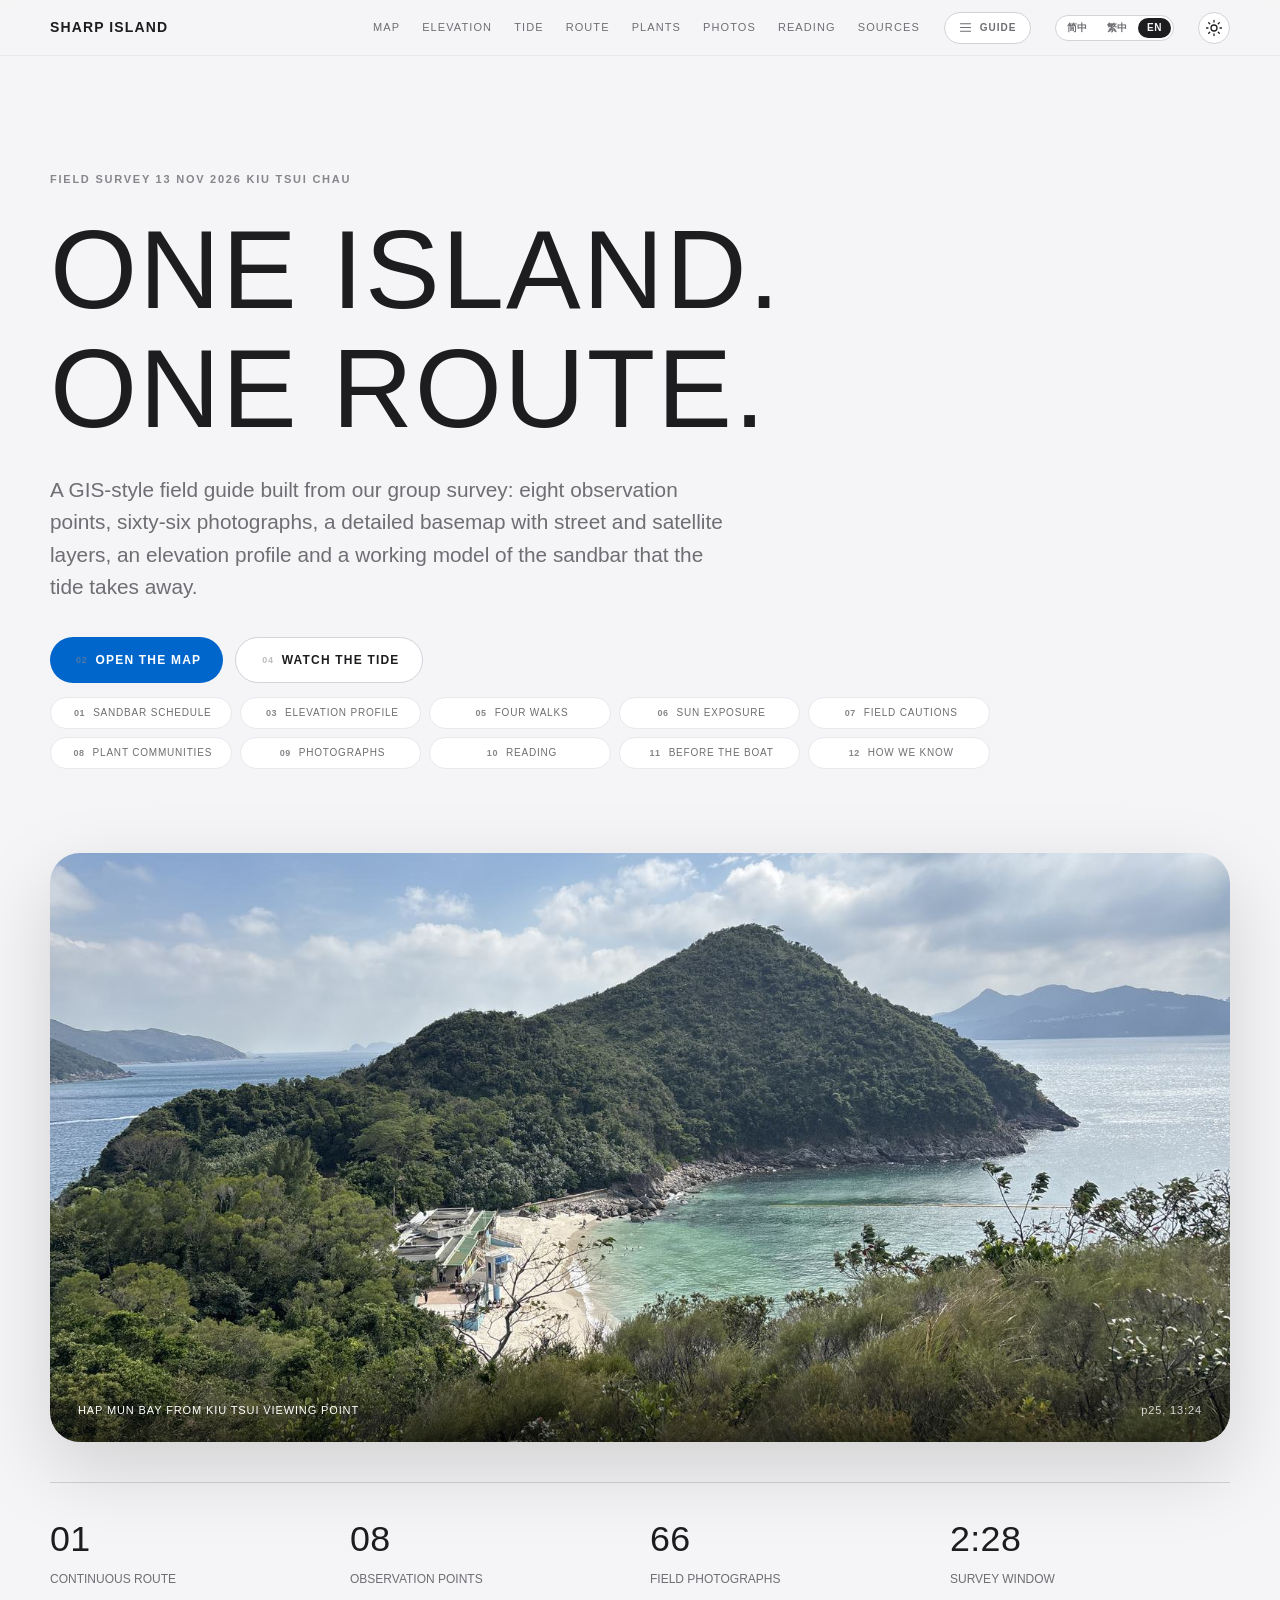
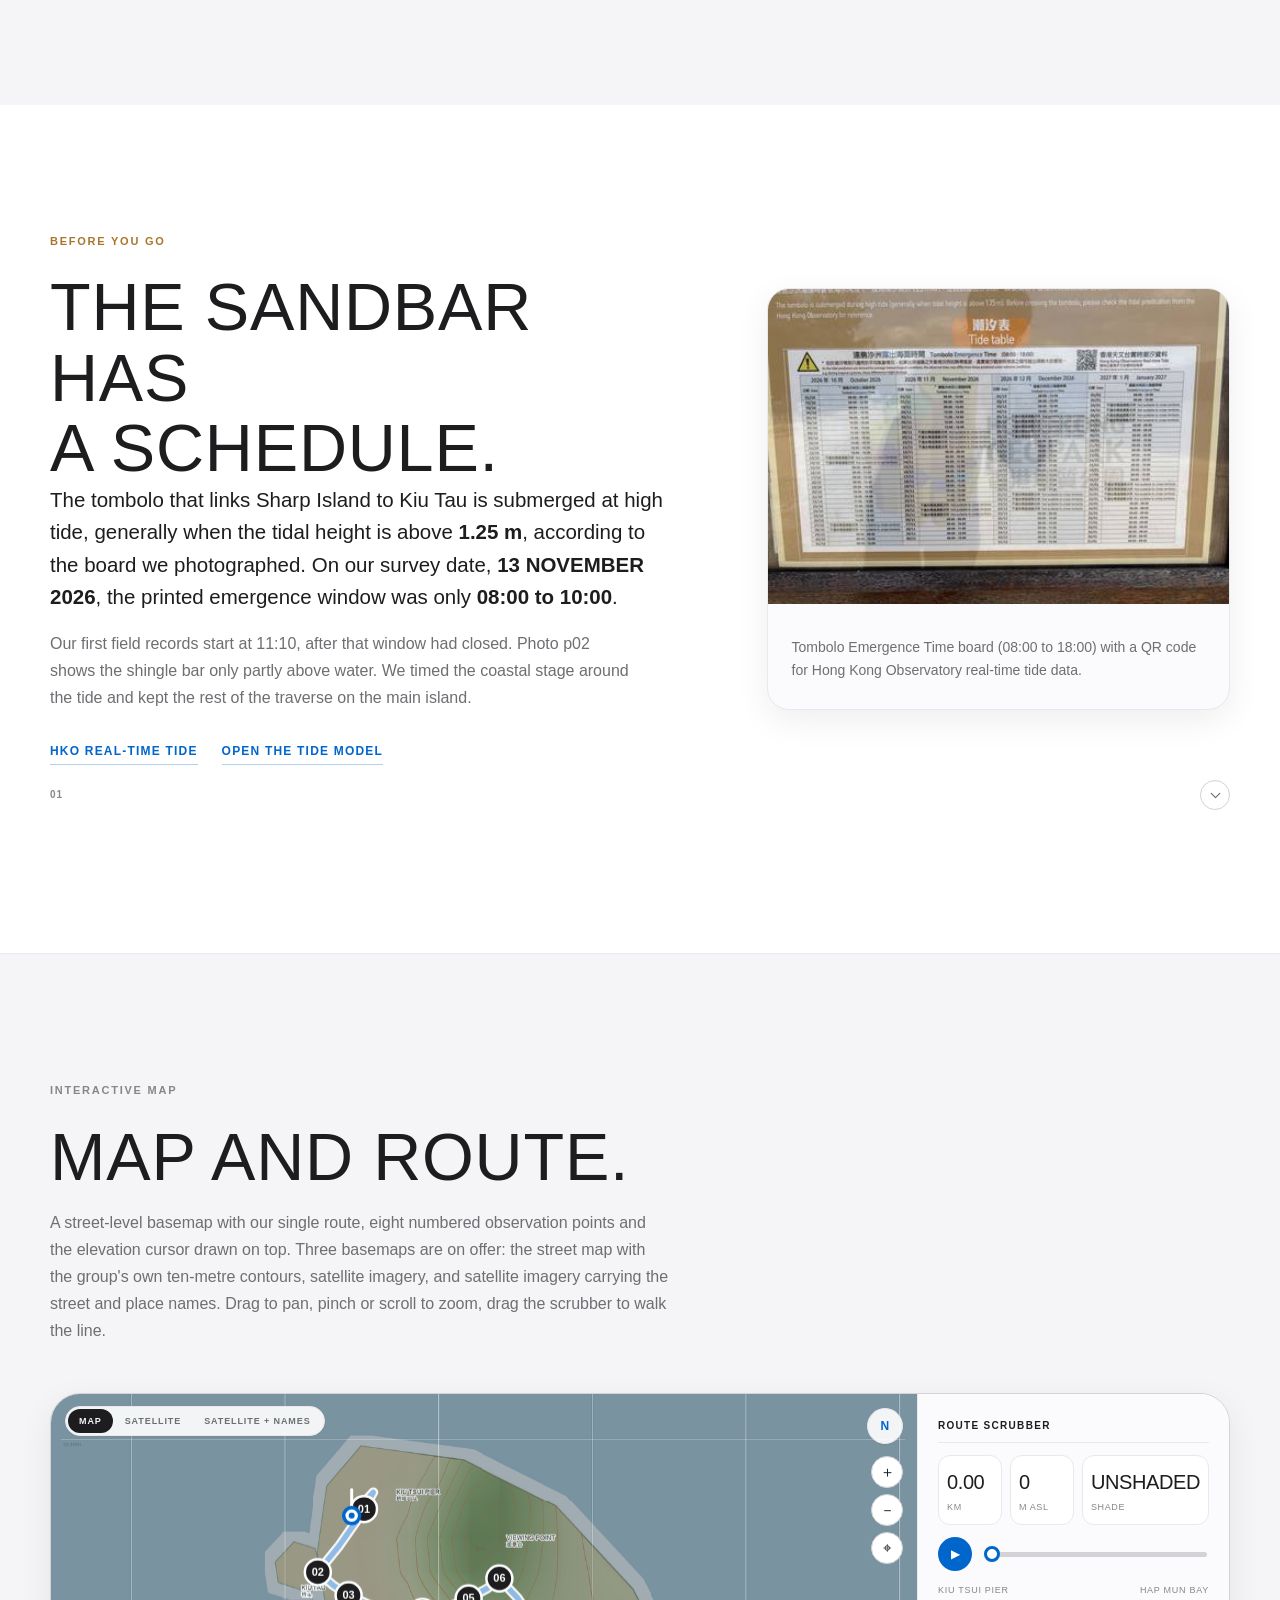
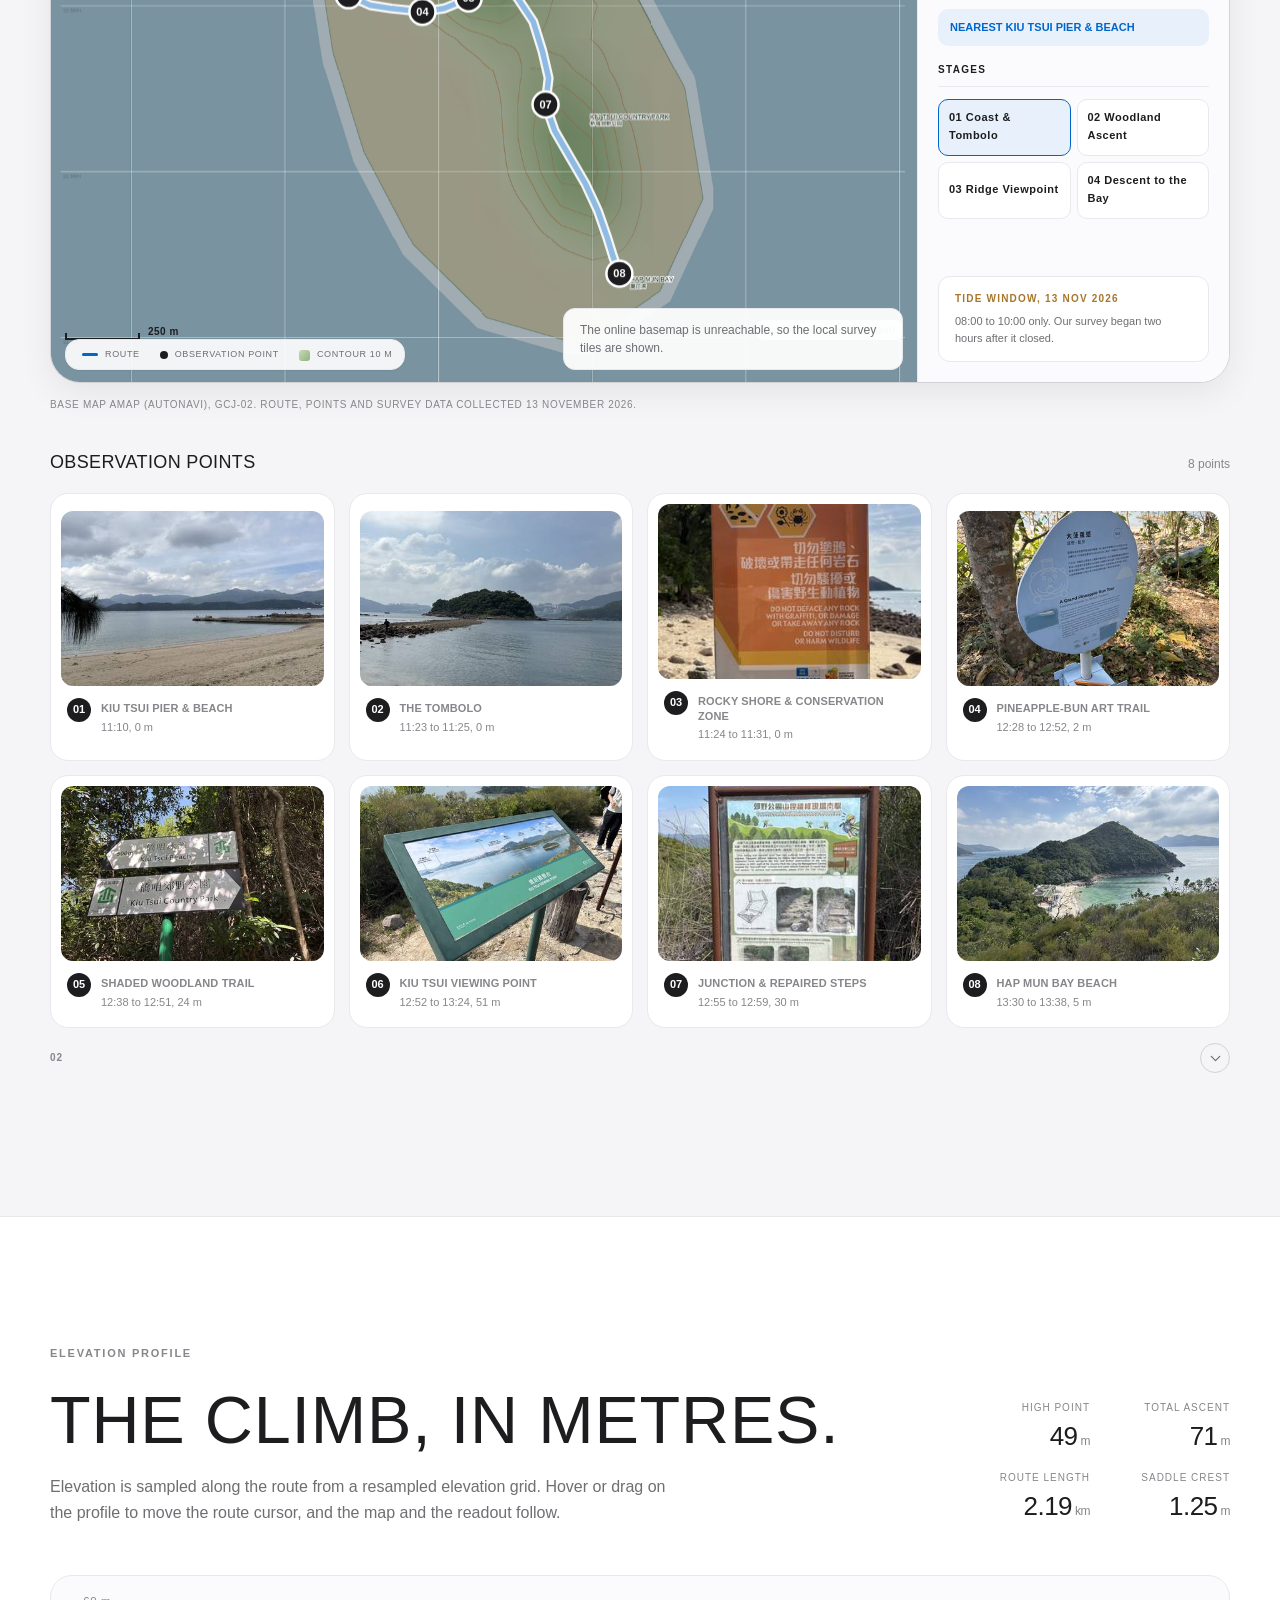
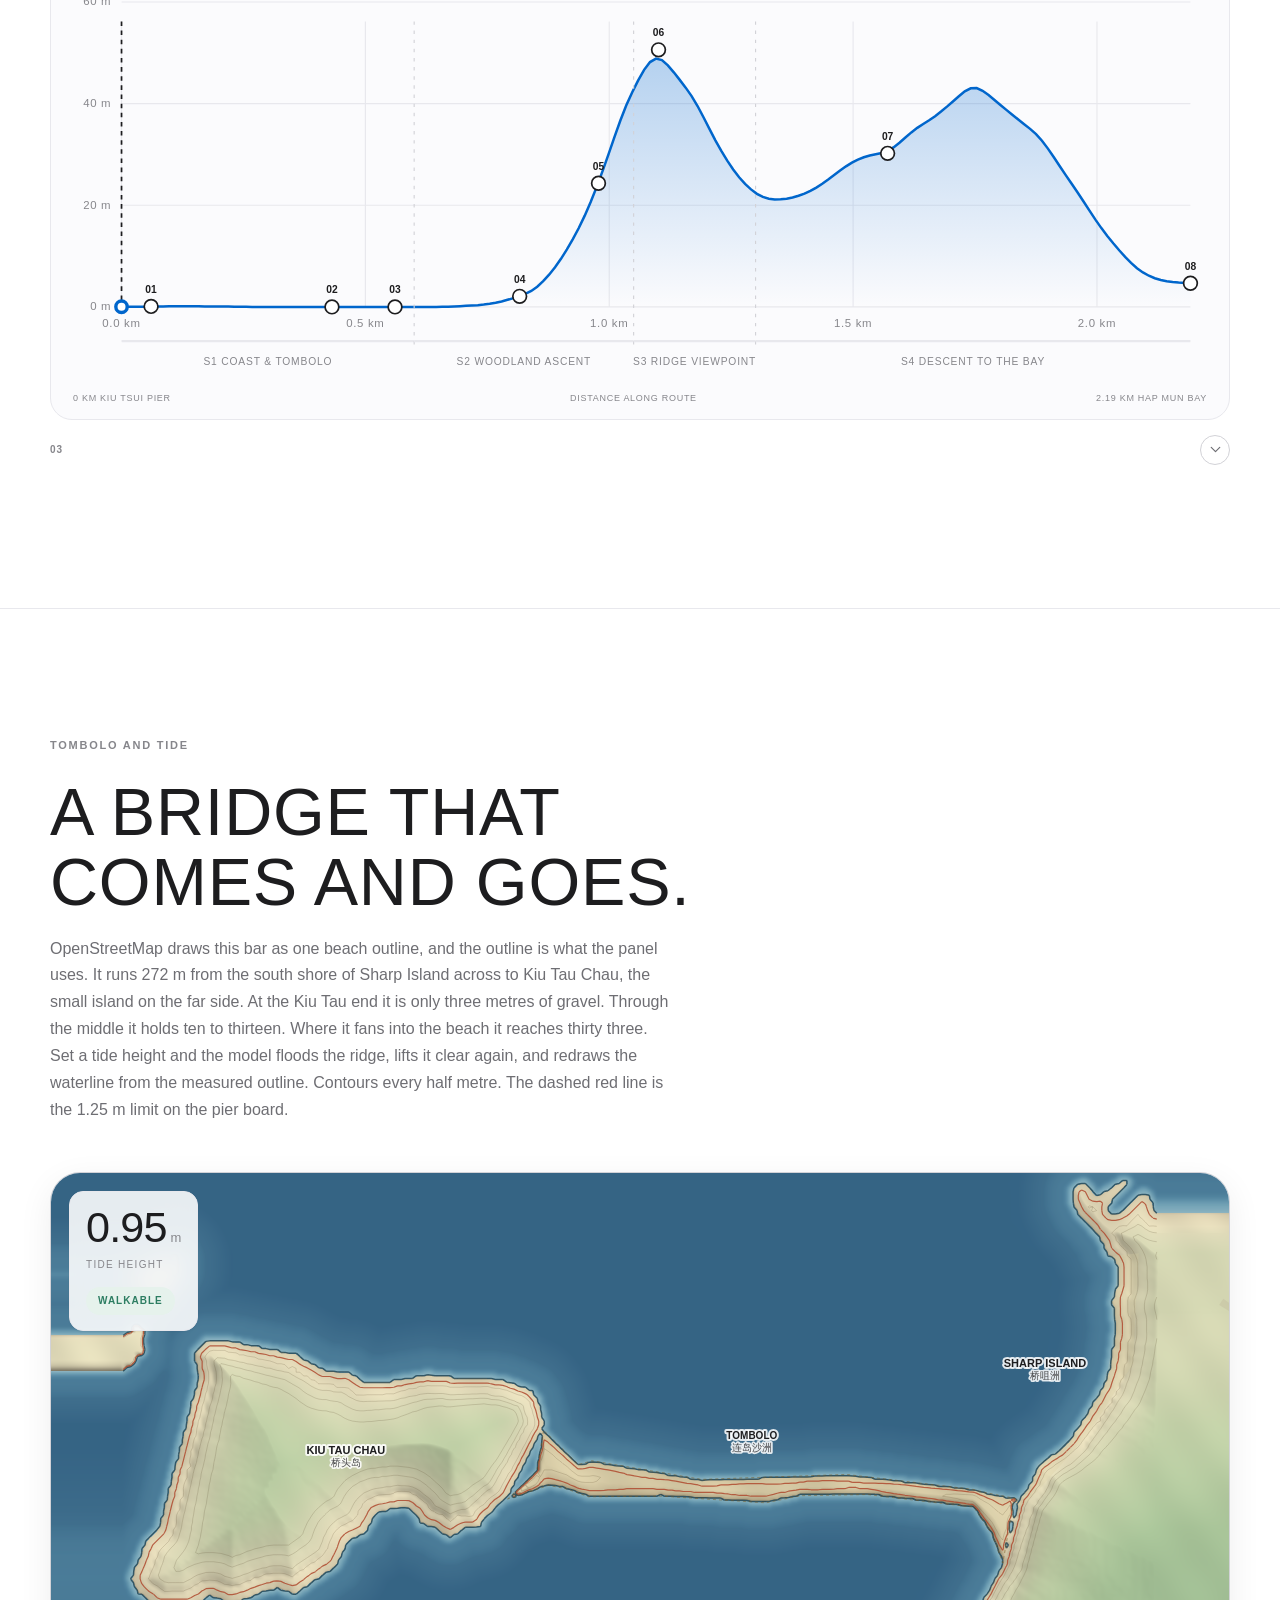
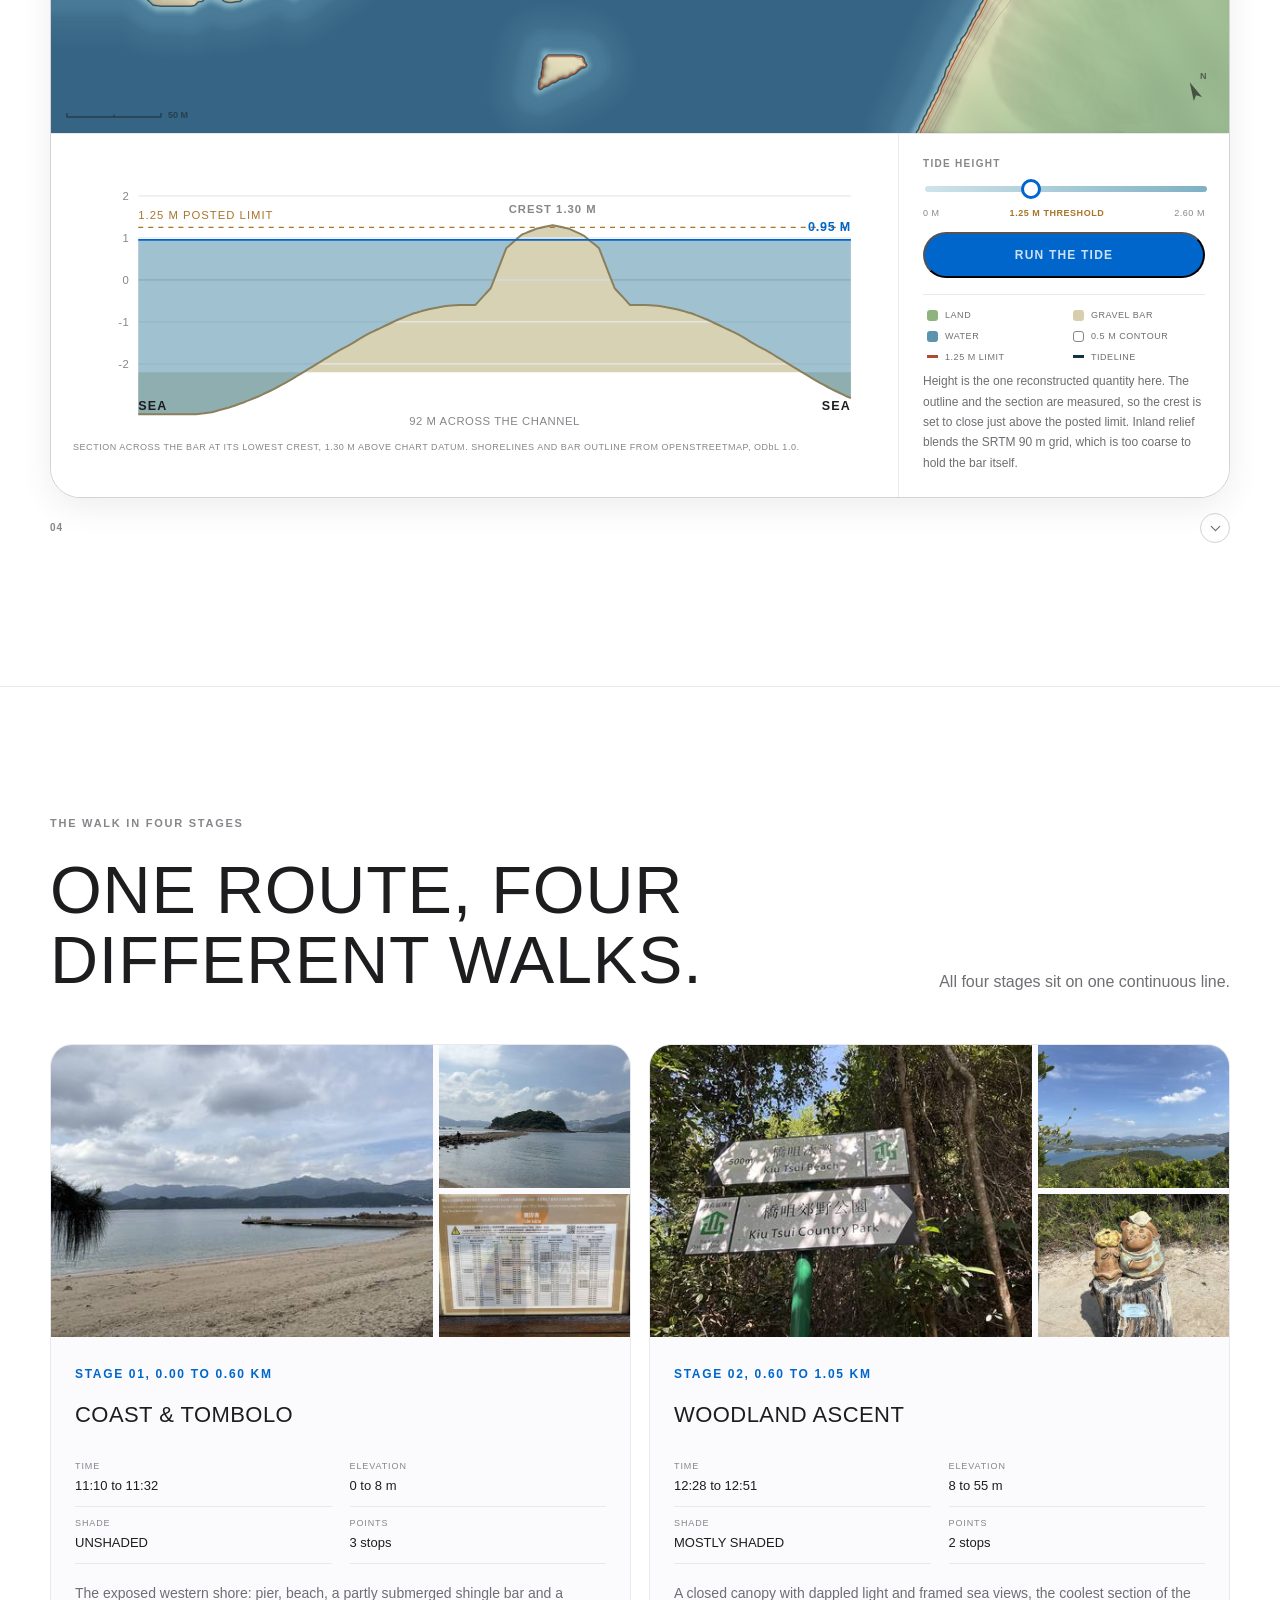
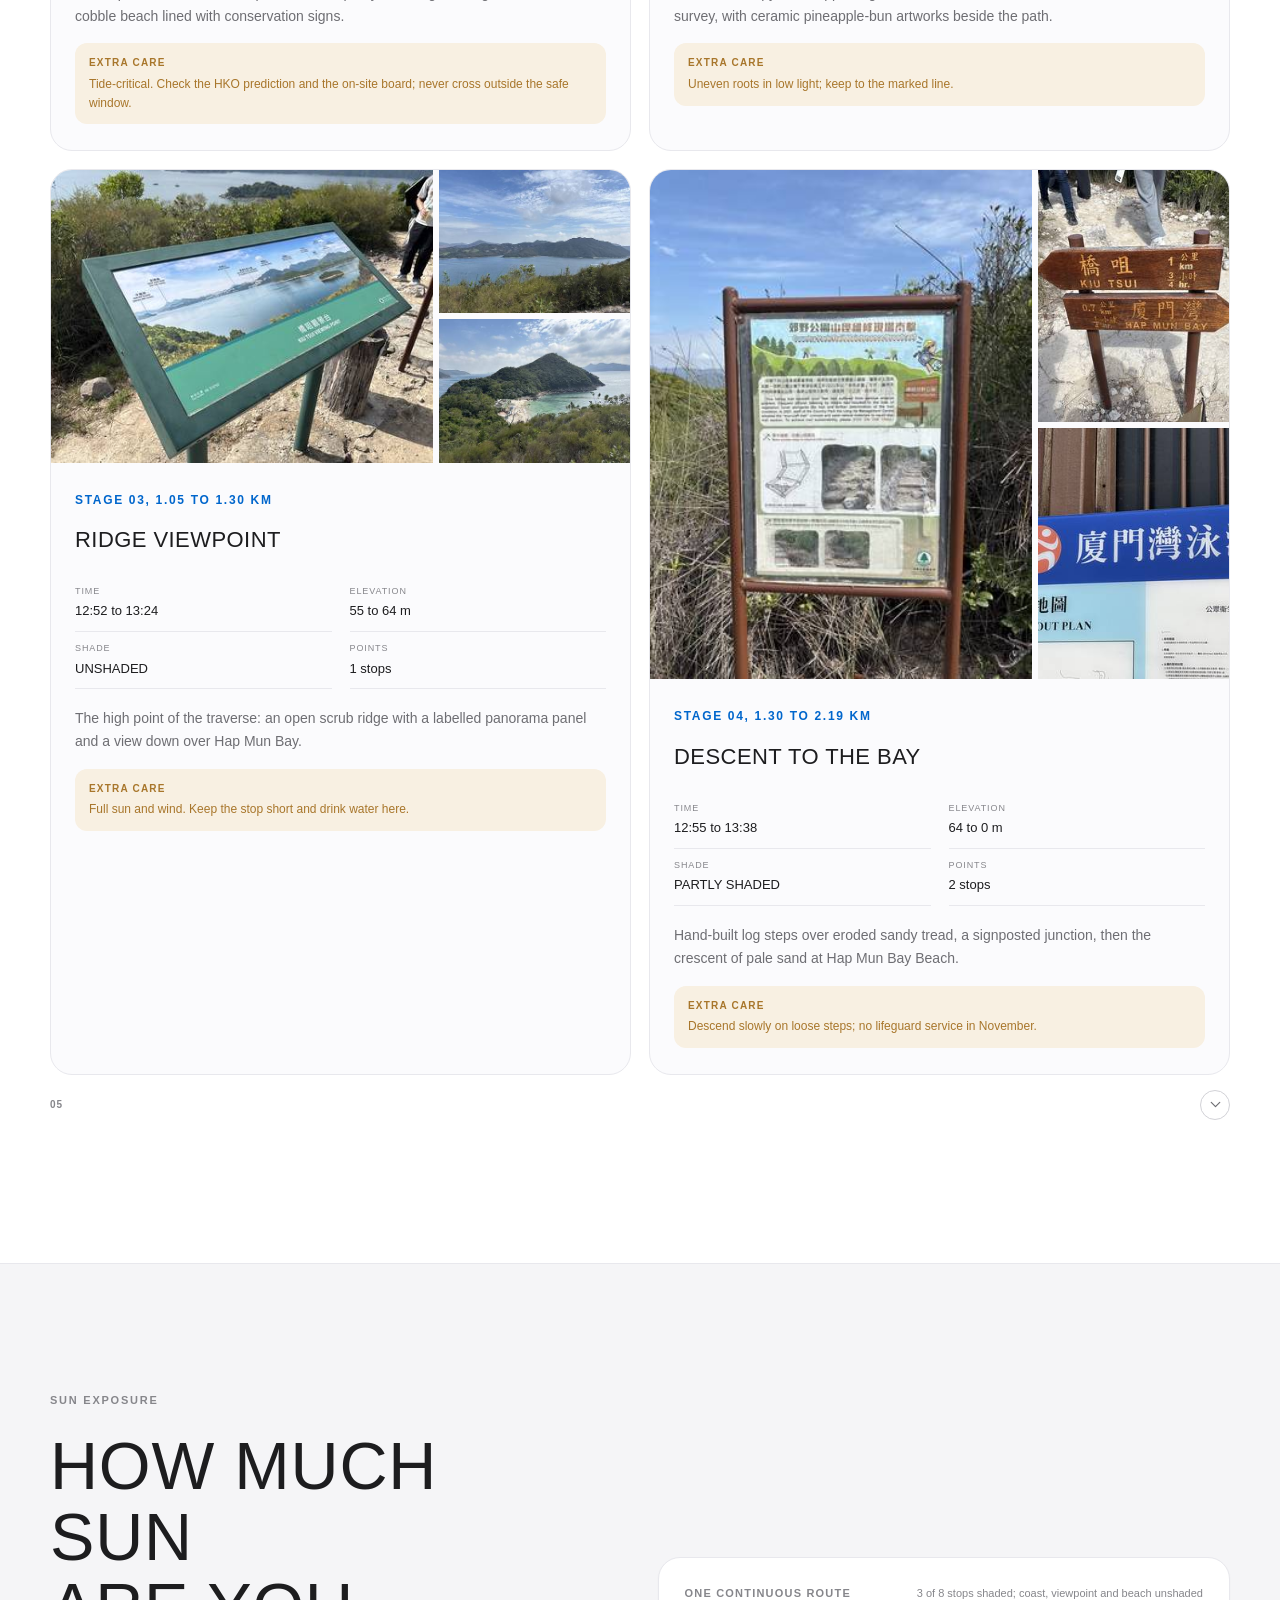
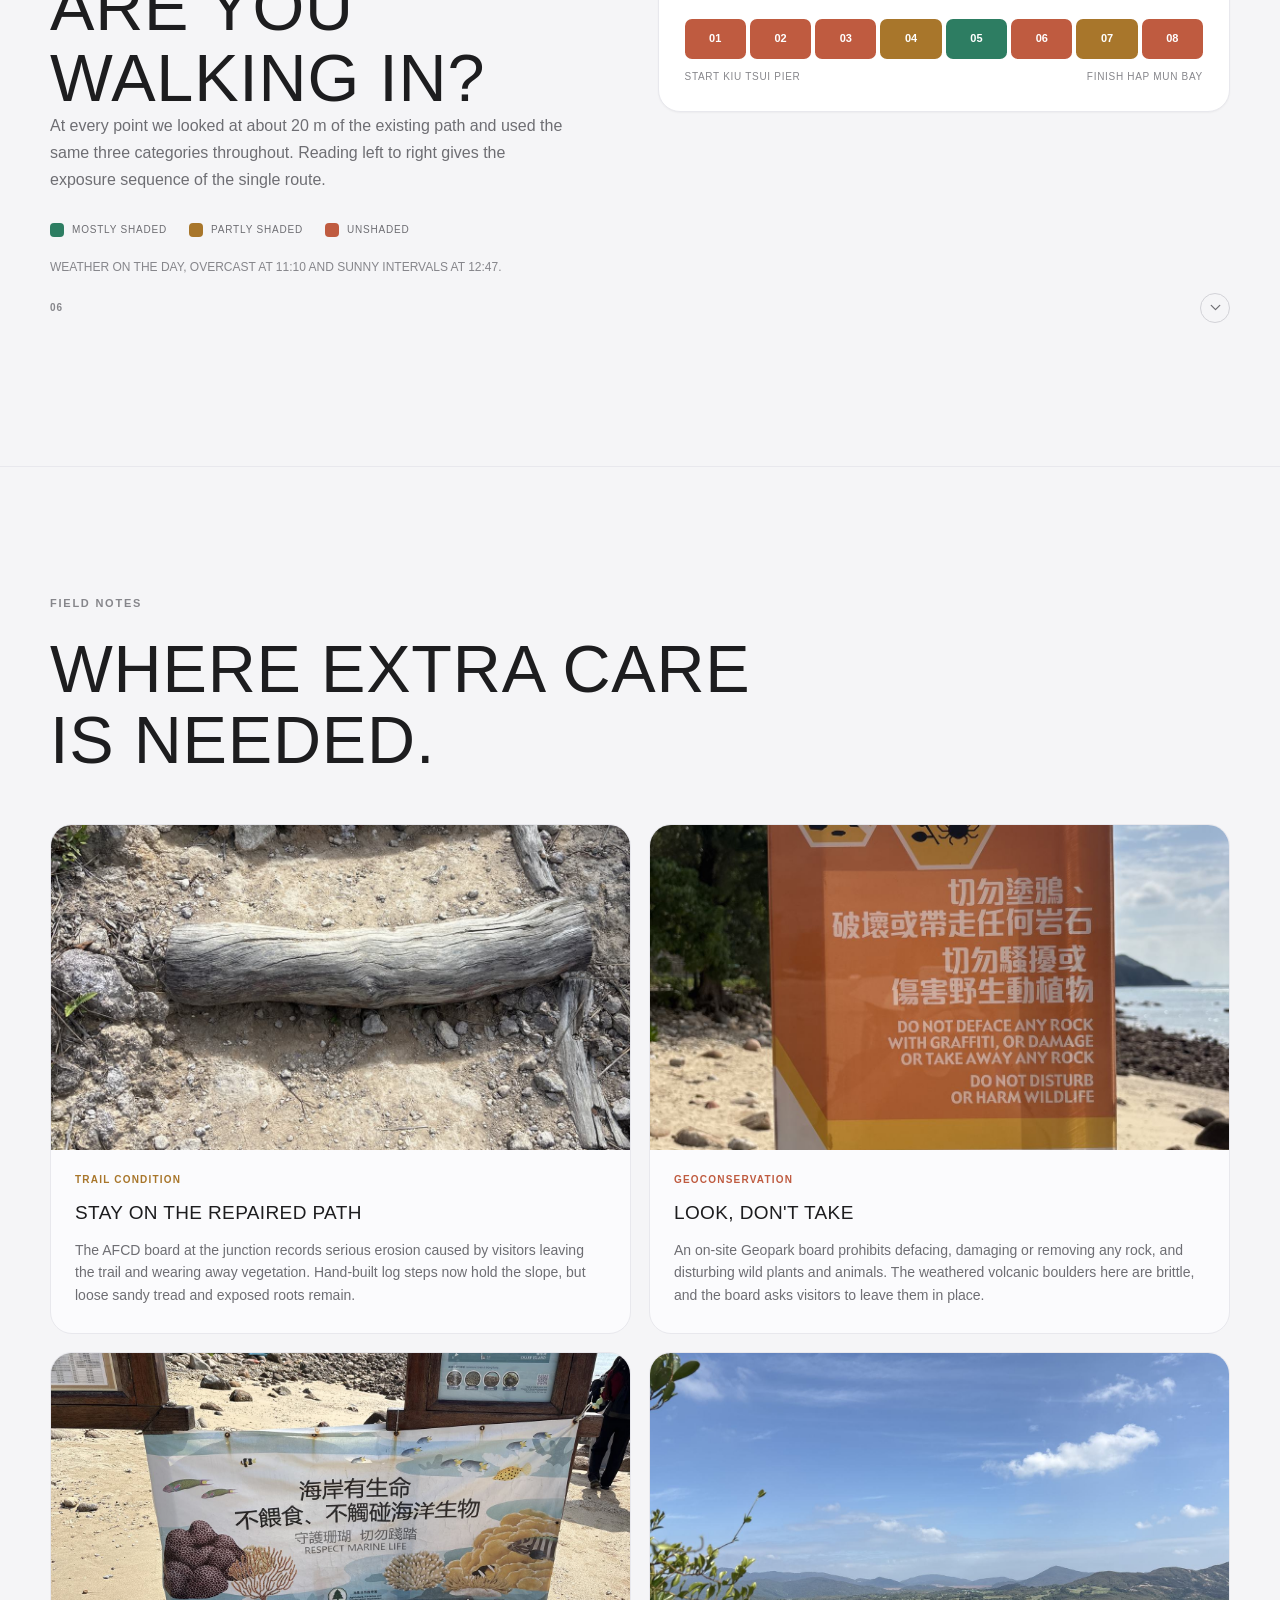
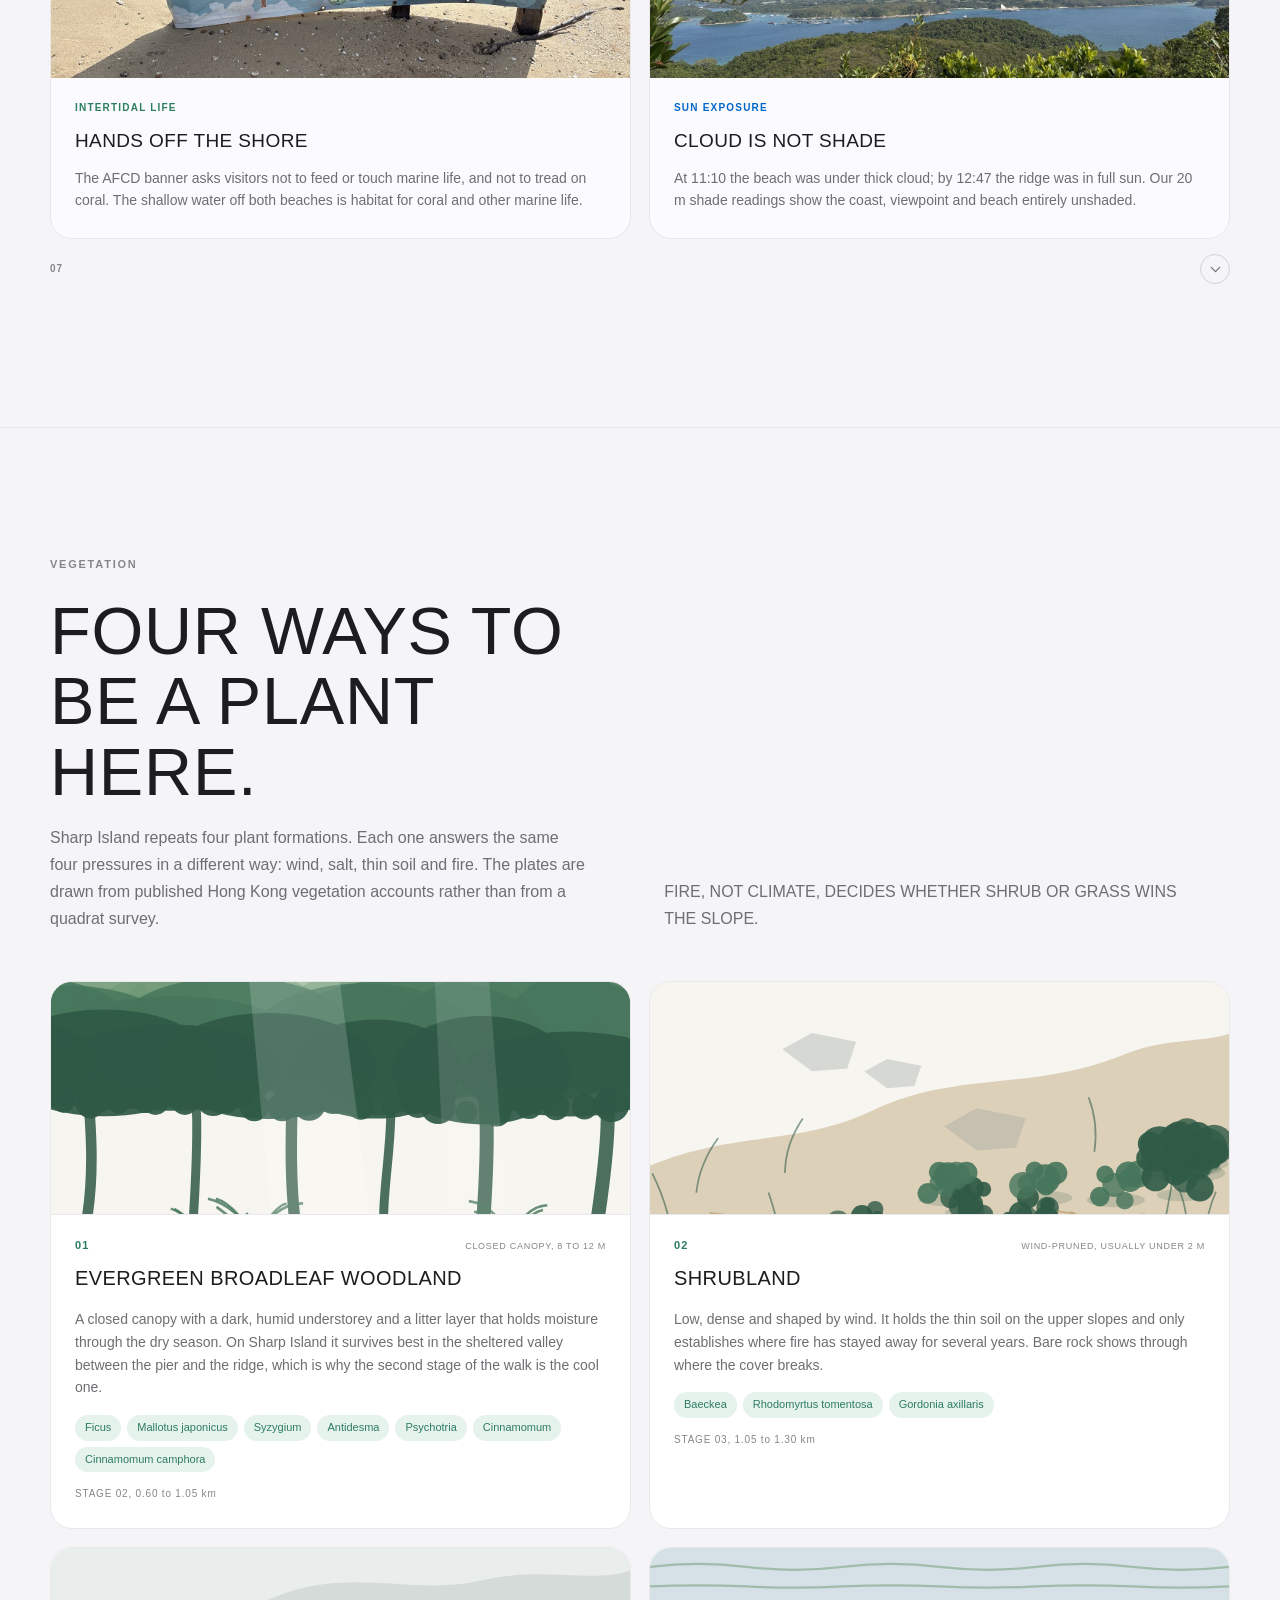
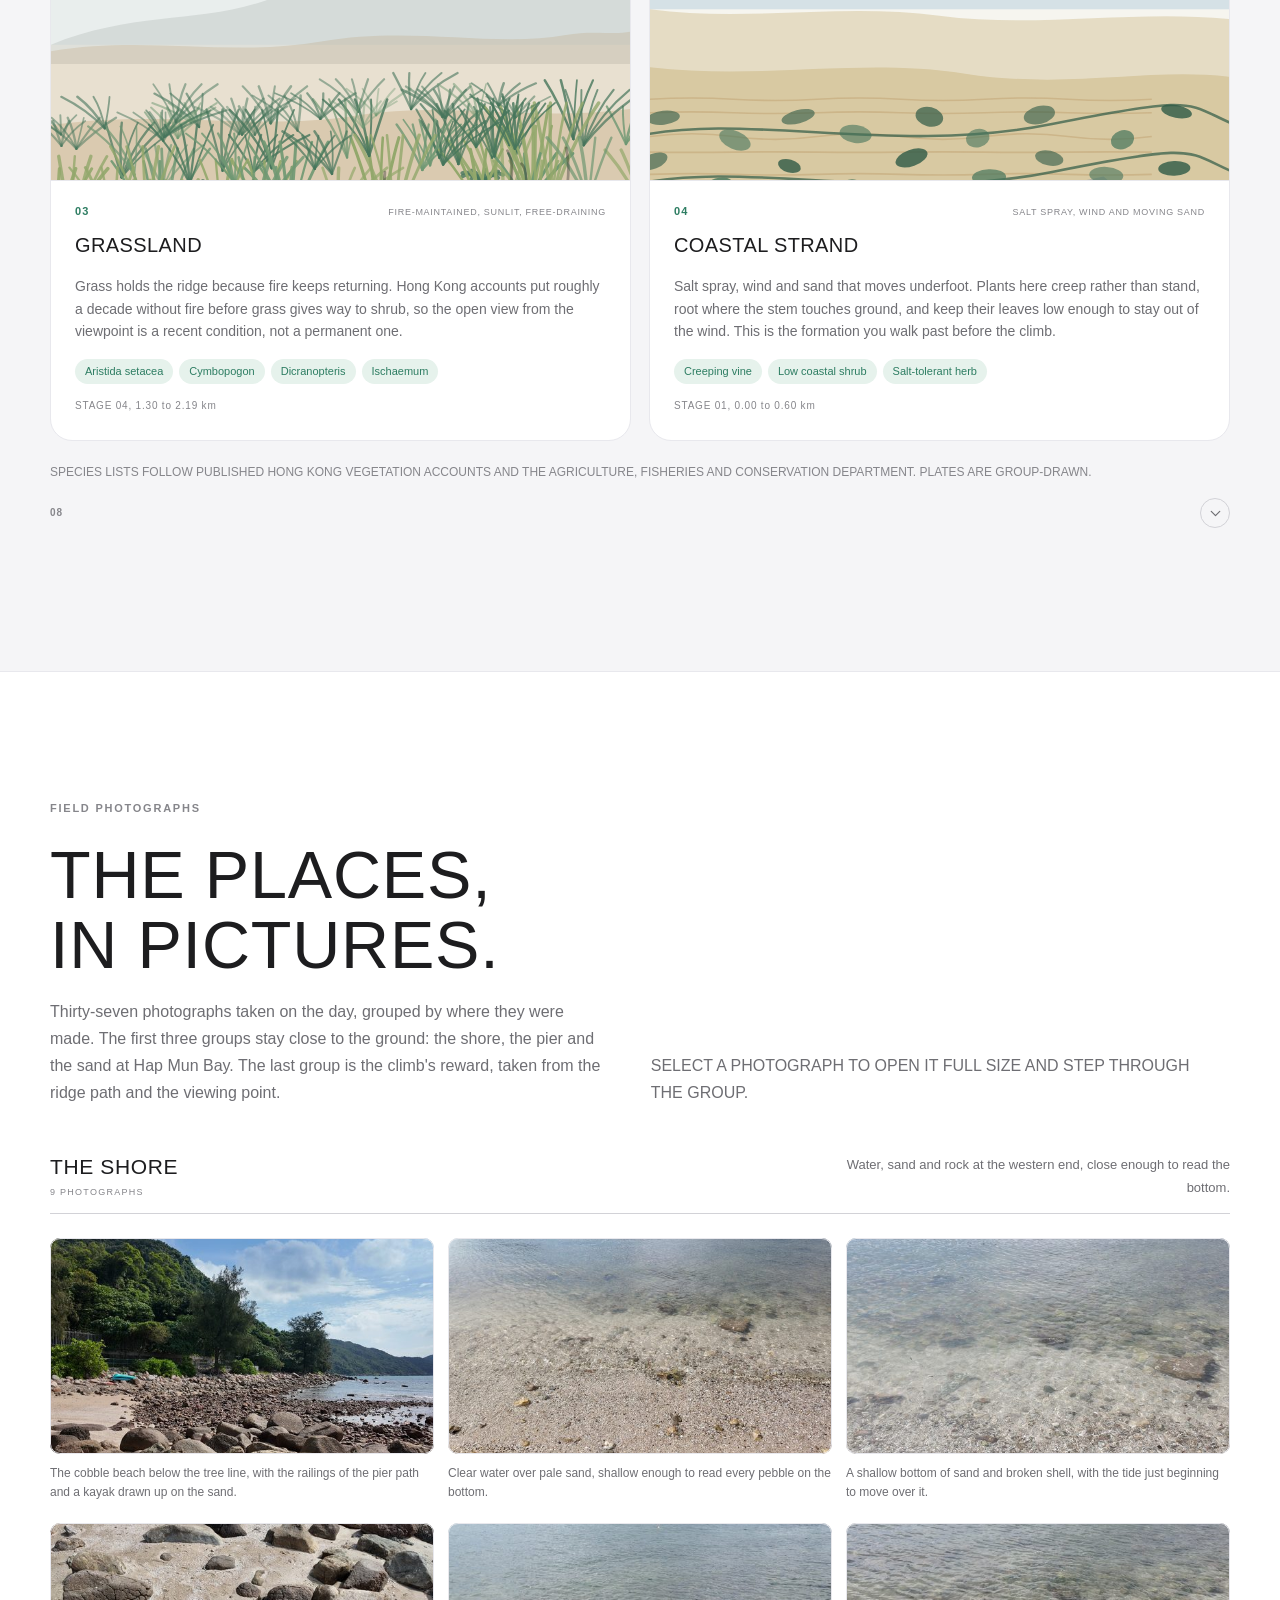
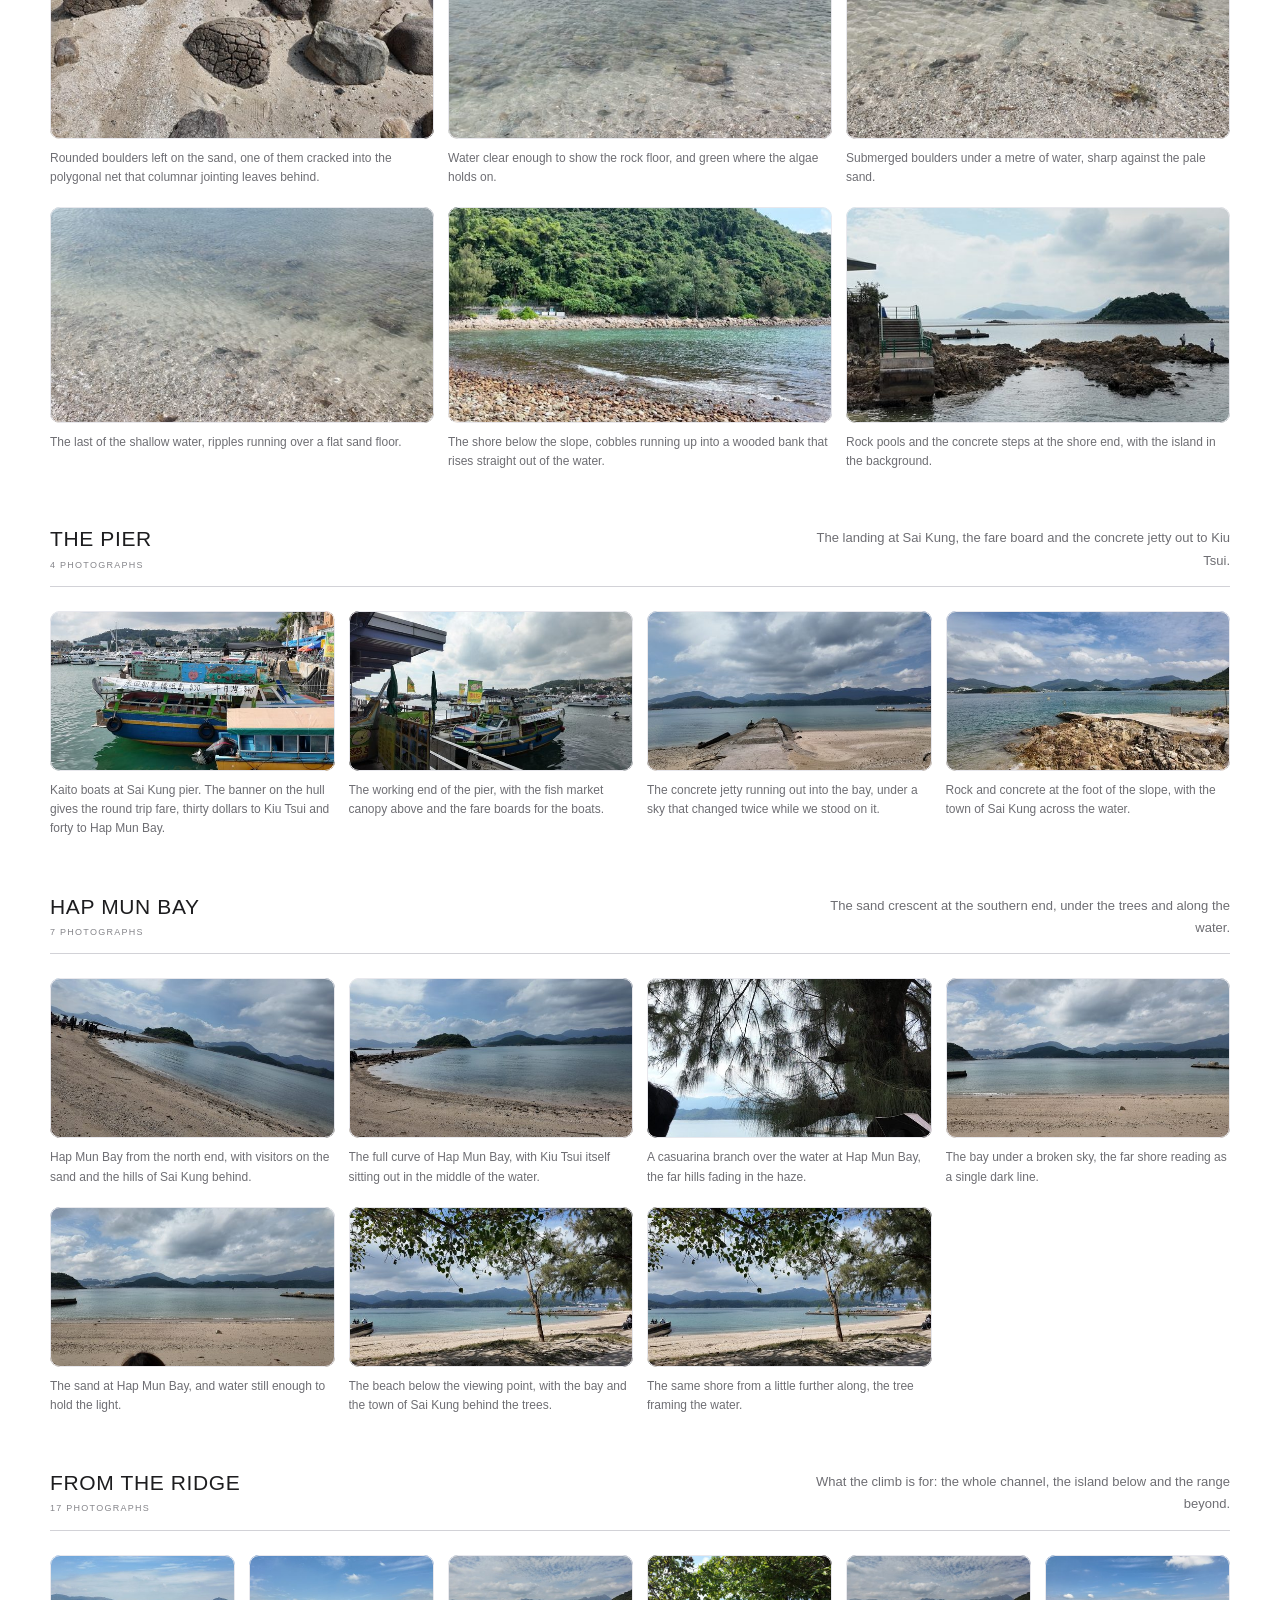
==== index.html @ cac96c74 "Build the tide panel from the mapped shoreline instead of a drawn shape The bar outline, the island " ====
<!DOCTYPE html>
<html lang="en" data-theme="light" data-lang="en">
<head>
<meta charset="utf-8">
<meta name="viewport" content="width=device-width, initial-scale=1, viewport-fit=cover">
<meta name="description" content="A field-based GIS-style visitor guide to one continuous walking route across Sharp Island (Kiu Tsui Chau), surveyed by the group on 13 November 2026.">
<title>SHARP ISLAND: ONE ROUTE, ONE ISLAND</title>
<link rel="preload" as="image" href="assets/photos/p25.jpg">
<!-- The mark: two islands joined by the sandbar, which is what the whole
     site is about. It is drawn inline so the file needs nothing extra
     beside it. -->
<link rel="icon" href="data:image/svg+xml,%3Csvg xmlns='http://www.w3.org/2000/svg' viewBox='0 0 32 32'%3E%3Crect width='32' height='32' rx='7' fill='%231d1d1f'/%3E%3Cpath d='M6.5 19.5c3-1.2 4.2-3.4 6.4-4.4 2.2-1 4 1 6.2 2s3.8 2.6 6.4 2.6' fill='none' stroke='%23f5f5f7' stroke-width='2.3' stroke-linecap='round'/%3E%3Ccircle cx='8' cy='17.4' r='2.7' fill='%23f5f5f7'/%3E%3Ccircle cx='24' cy='20' r='2.7' fill='%23f5f5f7'/%3E%3C/svg%3E">
<link rel="stylesheet" href="styles.css">
<script src="data/zh-hant.js"></script>
<!-- If this file is opened on its own, without the data, assets and styles
     that sit beside it, the browser would show a bare document with nothing
     but broken images. Say what is missing instead. The notice carries its
     own styling so it still reads when styles.css is the missing file. -->
<style id="bootNoticeStyle">
  #bootNotice { position: fixed; inset: 0; z-index: 9999; background: #fbfbfd;
    color: #1d1d1f; box-sizing: border-box; overflow: auto; padding: 40px 24px;
    font: 400 16px/1.65 -apple-system, BlinkMacSystemFont, "PingFang SC",
      "Hiragino Sans GB", "Helvetica Neue", Arial, sans-serif; }
  #bootNotice .bn { max-width: 640px; margin: 0 auto; }
  #bootNotice h1 { font-size: 25px; font-weight: 600; letter-spacing: .01em;
    margin: 0 0 16px; }
  #bootNotice p { margin: 0 0 14px; color: #424245; }
  #bootNotice b { color: #1d1d1f; font-weight: 600; }
  #bootNotice code { background: #eeeef0; border-radius: 5px; padding: 2px 7px;
    font-family: ui-monospace, SFMono-Regular, Menlo, monospace; font-size: 14px; }
  #bootNotice pre { background: #f2f2f5; border: 1px solid #e3e3e8;
    border-radius: 10px; padding: 13px 15px; margin: 0 0 14px; overflow-x: auto;
    font-family: ui-monospace, SFMono-Regular, Menlo, monospace; font-size: 13.5px; }
  #bootNotice hr { border: 0; border-top: 1px solid #e3e3e8; margin: 26px 0; }
  #bootNotice .zh { color: #424245; }
</style>
<script>
/* The application marks itself as running once it has finished building the
   page. A quarter of a second after load, anything that has not reported in
   is missing, and the notice takes over the screen. */
window.addEventListener('load', function () {
  setTimeout(function () {
    /* A missing stylesheet still appears in document.styleSheets, so the
       test is whether its rules actually reached the page. */
    var cssPresent = false;
    try {
      var nav = document.querySelector('.nav');
      var sw = document.querySelector('.lang-switch');
      if (nav && getComputedStyle(nav).position === 'sticky') cssPresent = true;
      if (sw && getComputedStyle(sw).borderRadius === '980px') cssPresent = true;
    } catch (e) {}
    if (window.__siBooted && cssPresent) return;

    var body;
    if (!window.__siBooted) {
      body =
        '<h1>This page needs the rest of the folder</h1>' +
        '<p><b>One file is not enough.</b> <code>index.html</code> reads the survey data ' +
        'from <code>data/</code>, the photographs and map tiles from <code>assets/</code>, ' +
        'the layout from <code>styles.css</code> and the behaviour from <code>app.js</code>. ' +
        'All of them sit in the same folder as this file.</p>' +
        '<p><b>Nothing needs to be installed.</b> Open <code>index.html</code> from the ' +
        'downloaded repository folder and it works, or serve that folder over HTTP:</p>' +
        '<pre>python3 -m http.server 8000</pre>' +
        '<p>then open <code>http://localhost:8000</code>. The whole guide is this folder: ' +
        '<code>data/</code>, <code>assets/</code>, <code>styles.css</code>, <code>app.js</code>.</p>' +
        '<hr>' +
        '<p class="zh"><b>此页面需要整个文件夹。</b><code>index.html</code> 要读取同级的 ' +
        '<code>data/</code>（调查数据）、<code>assets/</code>（照片与地图瓦片）、' +
        '<code>styles.css</code>（样式）与 <code>app.js</code>（交互）。请在下载好的仓库文件夹里打开它。</p>' +
        '<p class="zh"><b>不需要安装任何依赖。</b>也可以在文件夹内执行 ' +
        '<code>python3 -m http.server 8000</code>，再访问 <code>http://localhost:8000</code>。</p>';
    } else {
      body =
        '<h1>styles.css is missing</h1>' +
        '<p>The page is running, but the stylesheet beside it could not be found, ' +
        'so the guide is showing without its layout. Copy <code>styles.css</code> into ' +
        'this folder and reload.</p>' +
        '<hr>' +
        '<p class="zh"><b>缺少 styles.css</b>，页面可以运行但没有版式。' +
        '请把 <code>styles.css</code> 复制到本文件夹后重新载入。</p>';
    }
    document.documentElement.lang = 'en';
    document.body.innerHTML = '<div id="bootNotice"><div class="bn">' + body + '</div></div>';
  }, 250);
});
</script>
</head>
<body id="top">

<a class="skip" href="#map"><span class="t-en">Skip to map</span><span class="t-hans">跳到地图</span></a>

<nav class="nav" aria-label="Main navigation">
  <div class="nav-inner">
    <a class="brand" href="#top"><span class="t-en">SHARP ISLAND</span><span class="t-hans">桥咀洲</span></a>
    <div class="nav-links">
      <a href="#map"><span class="t-en">MAP</span><span class="t-hans">地图</span></a>
      <a href="#elevation"><span class="t-en">ELEVATION</span><span class="t-hans">海拔</span></a>
      <a href="#tombolo"><span class="t-en">TIDE</span><span class="t-hans">潮汐</span></a>
      <a href="#stages"><span class="t-en">ROUTE</span><span class="t-hans">路线</span></a>
      <a href="#vegetation"><span class="t-en">PLANTS</span><span class="t-hans">植被</span></a>
      <a href="#photos"><span class="t-en">PHOTOS</span><span class="t-hans">照片</span></a>
      <a href="#reading"><span class="t-en">READING</span><span class="t-hans">文献</span></a>
      <a href="#survey"><span class="t-en">SOURCES</span><span class="t-hans">来源</span></a>
    </div>
    <button class="nav-guide" id="guideToggle" aria-label="Open the guide" aria-expanded="false" aria-controls="guidePanel">
      <svg viewBox="0 0 24 24" width="15" height="15" fill="none" stroke="currentColor" stroke-width="1.8" stroke-linecap="round"><path d="M4 6h16M4 12h16M4 18h16"/></svg>
      <span class="t-en">GUIDE</span><span class="t-hans">导览</span>
    </button>
    <div class="lang-switch" role="group" id="langSwitch">
      <button type="button" class="lang-btn" data-lang="zh-hans" aria-pressed="false">简中</button>
      <button type="button" class="lang-btn" data-lang="zh-hant" aria-pressed="false">繁中</button>
      <button type="button" class="lang-btn" data-lang="en" aria-pressed="true">EN</button>
    </div>
    <button class="icon-btn" id="themeToggle" aria-label="Switch appearance" title="Switch appearance">
      <svg class="i-sun" viewBox="0 0 24 24" width="18" height="18" fill="none" stroke="currentColor" stroke-width="1.7" stroke-linecap="round"><circle cx="12" cy="12" r="4"/><path d="M12 2v2M12 20v2M2 12h2M20 12h2M4.9 4.9l1.4 1.4M17.7 17.7l1.4 1.4M19.1 4.9l-1.4 1.4M6.3 17.7l-1.4 1.4"/></svg>
      <svg class="i-moon" viewBox="0 0 24 24" width="18" height="18" fill="none" stroke="currentColor" stroke-width="1.7" stroke-linecap="round"><path d="M20 14.5A8.5 8.5 0 0 1 9.5 4a8.5 8.5 0 1 0 10.5 10.5Z"/></svg>
    </button>
  </div>
</nav>

<!-- GUIDE -->
<div class="guide-backdrop" id="guideBackdrop" hidden></div>
<aside class="guide-panel" id="guidePanel" hidden aria-label="Guide to the sections">
  <div class="guide-head">
    <div>
      <p class="eyebrow"><span class="t-en">THE WHOLE GUIDE</span><span class="t-hans">全篇导览</span></p>
      <h3><span class="t-en">TWELVE SECTIONS.</span><span class="t-hans">十二个板块</span></h3>
    </div>
    <button class="icon-btn guide-close" id="guideClose" aria-label="Close the guide" title="Close">
      <svg viewBox="0 0 24 24" width="16" height="16" fill="none" stroke="currentColor" stroke-width="1.8" stroke-linecap="round"><path d="M6 6l12 12M18 6L6 18"/></svg>
    </button>
  </div>

  <p class="guide-note"><span class="t-en">Fold a section down to its title to shorten the page, then reopen it when you need it. The setting is remembered.</span><span class="t-hans">把板块折叠成一行标题即可缩短页面，需要时再展开，设置会被记住。</span></p>

  <div class="guide-tools">
    <button class="guide-tool" id="guideExpandAll"><span class="t-en">EXPAND ALL</span><span class="t-hans">全部展开</span></button>
    <button class="guide-tool" id="guideCollapseAll"><span class="t-en">FOLD ALL</span><span class="t-hans">全部折叠</span></button>
  </div>

  <nav class="guide-list" id="guideList"></nav>

  <p class="guide-foot"><span class="t-en">Twelve sections, eight observation points, sixty-six photographs.</span><span class="t-hans">十二个板块、八个观察点、六十六张照片。</span></p>
</aside>

<!-- HERO -->
<header class="hero wrap">
  <div class="hero-copy reveal">
    <p class="eyebrow"><span class="t-en">FIELD SURVEY <span class="js-date-en">13 NOV 2026</span> KIU TSUI CHAU</span><span class="t-hans">桥咀洲实地考察 <span class="js-date-zh">2026 年 11 月 13 日</span></span></p>
    <h1><span class="t-en">ONE ISLAND.<br>ONE ROUTE.</span><span class="t-hans">一座岛。<br>一条路线。</span></h1>
    <p class="hero-tag t-hans">一条路线，走完桥咀洲</p>
    <p class="lede"><span class="t-en">A GIS-style field guide built from our group survey: eight observation points, sixty-six photographs, a detailed basemap with street and satellite layers, an elevation profile and a working model of the sandbar that the tide takes away.</span><span class="t-hans">以小组实地考察为底本的地理信息式指南：八个观察点、六十六张照片、一幅可切换街道与卫星的精细底图、一条海拔剖面，以及一座会随潮汐消失的沙洲模型。</span></p>
    <div class="hero-actions">
      <a class="btn btn-primary" href="#map"><i class="btn-num" aria-hidden="true">02</i><span class="t-en">OPEN THE MAP</span><span class="t-hans">打开地图</span></a>
      <a class="btn btn-ghost" href="#tombolo"><i class="btn-num" aria-hidden="true">04</i><span class="t-en">WATCH THE TIDE</span><span class="t-hans">看潮汐模型</span></a>
    </div>
    <nav class="hero-index" aria-label="Sections of the guide">
      <a href="#tide"><i>01</i><span class="t-en">SANDBAR SCHEDULE</span><span class="t-hans">连岛沙洲时间表</span></a>
      <a href="#elevation"><i>03</i><span class="t-en">ELEVATION PROFILE</span><span class="t-hans">海拔剖面</span></a>
      <a href="#stages"><i>05</i><span class="t-en">FOUR WALKS</span><span class="t-hans">四段路线</span></a>
      <a href="#shade"><i>06</i><span class="t-en">SUN EXPOSURE</span><span class="t-hans">全程日照</span></a>
      <a href="#notes"><i>07</i><span class="t-en">FIELD CAUTIONS</span><span class="t-hans">实地提醒</span></a>
      <a href="#vegetation"><i>08</i><span class="t-en">PLANT COMMUNITIES</span><span class="t-hans">植被分区</span></a>
      <a href="#photos"><i>09</i><span class="t-en">PHOTOGRAPHS</span><span class="t-hans">照片</span></a>
      <a href="#reading"><i>10</i><span class="t-en">READING</span><span class="t-hans">文献与方志</span></a>
      <a href="#advice"><i>11</i><span class="t-en">BEFORE THE BOAT</span><span class="t-hans">登船之前</span></a>
      <a href="#survey"><i>12</i><span class="t-en">HOW WE KNOW</span><span class="t-hans">资料依据</span></a>
    </nav>
  </div>
  <figure class="hero-figure reveal">
    <img src="assets/photos/p25.jpg" alt="Hap Mun Bay seen from the Kiu Tsui Viewing Point, with a white crescent of sand and clear shallow water" data-alt-zh="从桥咀观景台俯瞰厦门湾，弯月形白沙与清澈浅水" width="1600" height="1200">
    <figcaption><span><span class="t-en">HAP MUN BAY FROM KIU TSUI VIEWING POINT</span><span class="t-hans">厦门湾，自桥咀观景台俯瞰</span></span><span>p25, 13:24</span></figcaption>
  </figure>
  <dl class="hero-stats reveal">
    <div><dt>01</dt><dd><span class="t-en">CONTINUOUS ROUTE</span><span class="t-hans">一条连续路线</span></dd></div>
    <div><dt>08</dt><dd><span class="t-en">OBSERVATION POINTS</span><span class="t-hans">观察点</span></dd></div>
    <div><dt>66</dt><dd><span class="t-en">FIELD PHOTOGRAPHS</span><span class="t-hans">实地照片</span></dd></div>
    <div><dt>2:28</dt><dd><span class="t-en">SURVEY WINDOW</span><span class="t-hans">调查时长</span></dd></div>
  </dl>
</header>

<!-- TIDE NOTE -->
<section class="section tide-section" id="tide">
  <div class="wrap tide-grid">
    <div class="reveal">
      <p class="eyebrow accent-amber"><span class="t-en">BEFORE YOU GO</span><span class="t-hans">出发之前</span></p>
      <h2><span class="t-en">THE SANDBAR HAS<br>A SCHEDULE.</span><span class="t-hans">连岛沙洲<br>有时间表</span></h2>
      <p class="body-lg"><span class="t-en">The tombolo that links Sharp Island to Kiu Tau is submerged at high tide, generally when the tidal height is above <strong>1.25 m</strong>, according to the board we photographed. On our survey date, <strong>13 NOVEMBER 2026</strong>, the printed emergence window was only <strong>08:00 to 10:00</strong>.</span><span class="t-hans">连接桥咀洲与桥头的连岛沙洲在高潮时没入水中，按我们拍下的告示牌，潮高超过 <strong>1.25 米</strong> 即可淹没。调查当日 <strong>2026 年 11 月 13 日</strong>，告示牌印出的露出时段只有 <strong>上午 8 时至 10 时</strong>。</span></p>
      <p class="body"><span class="t-en">Our first field records start at 11:10, after that window had closed. Photo p02 shows the shingle bar only partly above water. We timed the coastal stage around the tide and kept the rest of the traverse on the main island.</span><span class="t-hans">我们的首笔记录始于 11:10，此时露出时段已经结束。照片 p02 显示沙石堤只有部分露出水面。我们按潮位为海岸段定了时间，其后大部分路程仍在主岛上完成。</span></p>
      <div class="tide-actions">
        <a class="text-link" href="https://tide1.hydro.gov.hk/" target="_blank" rel="noopener"><span class="t-en">HKO REAL-TIME TIDE</span><span class="t-hans">香港天文台实时潮汐</span></a>
        <a class="text-link" href="#tombolo"><span class="t-en">OPEN THE TIDE MODEL</span><span class="t-hans">打开潮汐模型</span></a>
      </div>
    </div>
    <figure class="tide-card reveal">
      <img src="assets/photos/thumbs/p04.jpg" alt="Tombolo Emergence Time tide table photographed on site" data-alt-zh="现场拍摄的连岛沙洲露出海面时间表" loading="lazy" width="420" height="315">
      <div class="tide-card-body">
        <p><span class="t-en">Tombolo Emergence Time board (08:00 to 18:00) with a QR code for Hong Kong Observatory real-time tide data.</span><span class="t-hans">连岛沙洲露出海面时间表（上午 8 时至下午 6 时），附香港天文台实时潮汐资料二维码。</span></p>
      </div>
    </figure>
  </div>
</section>

<!-- MAP -->
<section class="section map-section" id="map">
  <div class="wrap">
    <div class="section-head reveal">
      <div>
        <p class="eyebrow"><span class="t-en">INTERACTIVE MAP</span><span class="t-hans">互动地图</span></p>
        <h2><span class="t-en">MAP AND ROUTE.</span><span class="t-hans">地图与路线</span></h2>
        <p class="body"><span class="t-en">A street-level basemap with our single route, eight numbered observation points and the elevation cursor drawn on top. Three basemaps are on offer: the street map with the group's own ten-metre contours, satellite imagery, and satellite imagery carrying the street and place names. Drag to pan, pinch or scroll to zoom, drag the scrubber to walk the line.</span><span class="t-hans">街道级底图，叠加一条路线、八个编号观察点与海拔游标。底图有三层：带本组自绘十米等高线的街道图、卫星影像，以及带路名与地名的卫星影像。可拖动平移，双指或滚轮缩放，拖动游标即沿线行走。</span></p>
      </div>
    </div>

    <div class="gis-shell reveal">
      <div class="gis-body">
        <div class="map-stage">
          <canvas id="tileMap" aria-label="Interactive tiled map of the Sharp Island route"></canvas>
          <div class="map-modes" id="mapModes" role="group" aria-label="Basemap"></div>
          <div class="map-overlay-note" id="mapNote" hidden></div>
          <p class="map-credit"><span class="t-en">Basemap © AMap (AutoNavi)</span><span class="t-hans">底图 © 高德地图</span></p>
          <div class="compass" aria-hidden="true"><span class="t-en">N</span><span class="t-hans">北</span></div>
          <div class="map-scale"><span></span><b id="scaleLabel">200 m</b></div>
          <div class="map-zoom">
            <button class="icon-btn" id="zoomIn" aria-label="Zoom in">＋</button>
            <button class="icon-btn" id="zoomOut" aria-label="Zoom out">－</button>
            <button class="icon-btn" id="zoomReset" aria-label="Reset view">⌖</button>
          </div>
          <div class="map-legend">
            <span class="lg"><i class="lg-line"></i><span class="lg-txt"><span class="t-en">ROUTE</span><span class="t-hans">路线</span></span></span>
            <span class="lg"><i class="lg-dot"></i><span class="lg-txt"><span class="t-en">OBSERVATION POINT</span><span class="t-hans">观察点</span></span></span>
            <span class="lg lg-contour"><i class="lg-tile"></i><span class="lg-txt"><span class="t-en">CONTOUR 10 M</span><span class="t-hans">等高线</span></span></span>
          </div>
        </div>

        <aside class="gis-side">
          <div class="side-head"><span><span class="t-en">ROUTE SCRUBBER</span><span class="t-hans">路线游标</span></span></div>
          <div class="scrub-readout">
            <div><b id="readDist">0.00</b><span><span class="t-en">KM</span><span class="t-hans">距离</span></span></div>
            <div><b id="readElev">0</b><span><span class="t-en">M ASL</span><span class="t-hans">海拔</span></span></div>
            <div><b id="readShade"></b><span><span class="t-en">SHADE</span><span class="t-hans">遮阴</span></span></div>
          </div>
          <div class="scrub-control">
            <button class="play-btn" id="playBtn" aria-label="Play route animation">▶</button>
            <input type="range" id="routeScrub" min="0" max="1000" value="0" aria-label="Route progress">
          </div>
          <div class="scrub-ends"><span><span class="t-en">KIU TSUI PIER</span><span class="t-hans">桥咀码头</span></span><span><span class="t-en">HAP MUN BAY</span><span class="t-hans">厦门湾</span></span></div>
          <div class="side-nearest" id="nearestPoint"></div>
          <div class="side-head"><span><span class="t-en">STAGES</span><span class="t-hans">分段</span></span></div>
          <div class="stage-chips" id="stageChips"></div>
          <div class="side-fact">
            <span class="mini-label"><span class="t-en">TIDE WINDOW, 13 NOV 2026</span><span class="t-hans">当日露出时段</span></span>
            <p><span class="t-en">08:00 to 10:00 only. Our survey began two hours after it closed.</span><span class="t-hans">仅上午 8 时至 10 时；我们的调查在时段结束两小时后才开始。</span></p>
          </div>
        </aside>
      </div>
    </div>
    <p class="map-caption"><span class="t-en">BASE MAP AMAP (AUTONAVI), GCJ-02. ROUTE, POINTS AND SURVEY DATA COLLECTED 13 NOVEMBER 2026.</span><span class="t-hans">底图为高德地图，GCJ-02 坐标。路线、观察点与调查数据采集于 2026 年 11 月 13 日。</span></p>

    <div class="stops-head reveal"><h3><span class="t-en">OBSERVATION POINTS</span><span class="t-hans">观察点</span></h3><span id="stopsCount"></span></div>
    <div class="stops-rail" id="stopsRail" aria-label="Observation points"></div>
  </div>
</section>

<!-- ELEVATION -->
<section class="section elevation-section" id="elevation">
  <div class="wrap">
    <div class="section-head reveal">
      <div>
        <p class="eyebrow"><span class="t-en">ELEVATION PROFILE</span><span class="t-hans">海拔剖面</span></p>
        <h2><span class="t-en">THE CLIMB, IN METRES.</span><span class="t-hans">以米为单位的起伏</span></h2>
        <p class="body"><span class="t-en">Elevation is sampled along the route from a resampled elevation grid. Hover or drag on the profile to move the route cursor, and the map and the readout follow.</span><span class="t-hans">海拔沿路线从重采样的高程网格逐点取得。在剖面上悬停或拖动即可移动路线游标，地图与读数会同步跟随。</span></p>
      </div>
      <dl class="elev-stats reveal" id="elevStats"></dl>
    </div>
    <div class="profile-card reveal">
      <svg id="profileChart" viewBox="0 0 1000 340" preserveAspectRatio="none" role="img" aria-label="Elevation profile of the Sharp Island route"></svg>
      <div class="profile-foot">
        <span><span class="t-en">0 KM KIU TSUI PIER</span><span class="t-hans">0 公里 桥咀码头</span></span>
        <span><span class="t-en">DISTANCE ALONG ROUTE</span><span class="t-hans">沿路线距离</span></span>
        <span><span class="t-en">2.19 KM HAP MUN BAY</span><span class="t-hans">2.19 公里 厦门湾</span></span>
      </div>
    </div>
  </div>
</section>

<!-- TIDE MODEL -->
<section class="section tombolo-section" id="tombolo">
  <div class="wrap">
    <div class="section-head reveal">
      <div>
        <p class="eyebrow"><span class="t-en">TOMBOLO AND TIDE</span><span class="t-hans">连岛沙洲与潮汐</span></p>
        <h2><span class="t-en">A BRIDGE THAT<br>COMES AND GOES.</span><span class="t-hans">一座时有时无的桥</span></h2>
        <p class="body"><span class="t-en">OpenStreetMap draws this bar as one beach outline, and the outline is what the panel uses. It runs 272 m from the south shore of Sharp Island across to Kiu Tau Chau, the small island on the far side. At the Kiu Tau end it is only three metres of gravel. Through the middle it holds ten to thirteen. Where it fans into the beach it reaches thirty three. Set a tide height and the model floods the ridge, lifts it clear again, and redraws the waterline from the measured outline. Contours every half metre. The dashed red line is the 1.25 m limit on the pier board.</span><span class="t-hans">沙洲在 OpenStreetMap 里是一条完整的砾石滩轮廓，这个面板用的就是它。轮廓从桥咀洲南岸一直伸到对岸的桥头岛，全长 272 米。靠桥头岛那一端只有 3 米宽的砾石，中段保持在 10 到 13 米，展开进沙滩的地方到 33 米。拖动潮高，模型会把沙脊淹入水中或重新托出水面，并按实测轮廓重绘水线。等高线每半米一条，红色虚线是码头告示牌上的 1.25 米上限。</span></p>
      </div>
    </div>

    <div class="tm-shell reveal">
      <div class="tm-stage">
        <canvas id="tideModel" aria-label="Shaded relief map of the Sharp Island tombolo, flooded to the selected tide height"></canvas>
        <div class="tm-hud">
          <div class="tm-hud-num"><b id="tmLevel">0.95</b><i>m</i></div>
          <div class="tm-hud-label"><span class="t-en">TIDE HEIGHT</span><span class="t-hans">潮高</span></div>
          <div class="tm-state" id="tmState"></div>
        </div>
      </div>

      <div class="tm-foot">
        <figure class="tm-section">
          <svg id="tideSection" viewBox="0 0 640 220" role="img" aria-label="Cross section along the tombolo showing the saddle and the water level"></svg>
          <figcaption><span class="t-en">SECTION ACROSS THE BAR AT ITS LOWEST CREST, 1.30 M ABOVE CHART DATUM. SHORELINES AND BAR OUTLINE FROM OPENSTREETMAP, ODbL 1.0.</span><span class="t-hans">剖面切在沙洲最低的沙脊处，高程 1.30 米（海图基准面以上）。岸线与沙洲轮廓取自 OpenStreetMap，ODbL 1.0。</span></figcaption>
        </figure>
        <div class="tm-panel">
          <span class="tm-panel-label"><span class="t-en">TIDE HEIGHT</span><span class="t-hans">潮高</span></span>
          <input type="range" id="tideSlider" min="0" max="260" value="95" aria-label="Tide height in centimetres">
          <div class="tm-ticks"><span>0 M</span><span class="tick-mid"><span class="t-en">1.25 M THRESHOLD</span><span class="t-hans">1.25 米临界值</span></span><span>2.60 M</span></div>
          <button class="btn btn-primary tm-play" id="tidePlay"><span class="t-en">RUN THE TIDE</span><span class="t-hans">推演潮汐</span></button>
          <div class="tm-legend">
            <span class="lg"><i class="sw sw-land"></i><span class="lg-txt"><span class="t-en">LAND</span><span class="t-hans">陆地</span></span></span>
            <span class="lg"><i class="sw sw-sand"></i><span class="lg-txt"><span class="t-en">GRAVEL BAR</span><span class="t-hans">砾石沙洲</span></span></span>
            <span class="lg"><i class="sw sw-water"></i><span class="lg-txt"><span class="t-en">WATER</span><span class="t-hans">水面</span></span></span>
            <span class="lg"><i class="sw sw-contour"></i><span class="lg-txt"><span class="t-en">0.5 M CONTOUR</span><span class="t-hans">0.5 米等高线</span></span></span>
            <span class="lg"><i class="sw sw-limit"></i><span class="lg-txt"><span class="t-en">1.25 M LIMIT</span><span class="t-hans">1.25 米上限</span></span></span>
            <span class="lg"><i class="sw sw-tide"></i><span class="lg-txt"><span class="t-en">TIDELINE</span><span class="t-hans">当时水线</span></span></span>
          </div>
          <p class="tm-note"><span class="t-en">Height is the one reconstructed quantity here. The outline and the section are measured, so the crest is set to close just above the posted limit. Inland relief blends the SRTM 90 m grid, which is too coarse to hold the bar itself.</span><span class="t-hans">这里唯一经过重建的量是高程。轮廓与剖面都是实测的，沙脊高度按告示上限略高一点设定。陆上地形叠加了 SRTM 90 米网格，这个分辨率本身分辨不出沙洲。</span></p>
        </div>
      </div>
    </div>
  </div>
</section>

<!-- STAGES -->
<section class="section stages-section" id="stages">
  <div class="wrap">
    <div class="section-head reveal">
      <div>
        <p class="eyebrow"><span class="t-en">THE WALK IN FOUR STAGES</span><span class="t-hans">路线分段</span></p>
        <h2><span class="t-en">ONE ROUTE, FOUR<br>DIFFERENT WALKS.</span><span class="t-hans">一条路线<br>四段体验</span></h2>
      </div>
      <p class="body section-note"><span class="t-en">All four stages sit on one continuous line.</span><span class="t-hans">四个分段同属一条连续路线。</span></p>
    </div>
    <div id="stageCards"></div>
  </div>
</section>

<!-- SHADE -->
<section class="section shade-section" id="shade">
  <div class="wrap shade-grid">
    <div class="reveal">
      <p class="eyebrow"><span class="t-en">SUN EXPOSURE</span><span class="t-hans">日照与遮阴</span></p>
      <h2><span class="t-en">HOW MUCH SUN<br>ARE YOU WALKING IN?</span><span class="t-hans">全程日照评估</span></h2>
      <p class="body"><span class="t-en">At every point we looked at about 20 m of the existing path and used the same three categories throughout. Reading left to right gives the exposure sequence of the single route.</span><span class="t-hans">每个观察点评估约 20 米路径，全程统一采用三级分类。由左至右即为整条路线的遮阴变化。</span></p>
      <ul class="shade-legend">
        <li><span class="swatch shade-mostly"></span><span class="legend-name"><span class="t-en">MOSTLY SHADED</span><span class="t-hans">大部份遮阴</span></span></li>
        <li><span class="swatch shade-partly"></span><span class="legend-name"><span class="t-en">PARTLY SHADED</span><span class="t-hans">部份遮阴</span></span></li>
        <li><span class="swatch shade-unshaded"></span><span class="legend-name"><span class="t-en">UNSHADED</span><span class="t-hans">无遮阴</span></span></li>
      </ul>
      <p class="fine"><span class="t-en">WEATHER ON THE DAY, OVERCAST AT 11:10 AND SUNNY INTERVALS AT 12:47.</span><span class="t-hans">当日天气：11:10 密云，12:47 晴间多云。遮阴为现场记录，并非由天气推断。</span></p>
    </div>
    <div class="ribbons reveal" id="ribbons"></div>
  </div>
</section>

<!-- FIELD NOTES -->
<section class="section notes-section" id="notes">
  <div class="wrap">
    <div class="section-head reveal">
      <div>
        <p class="eyebrow"><span class="t-en">FIELD NOTES</span><span class="t-hans">环境观察</span></p>
        <h2><span class="t-en">WHERE EXTRA CARE<br>IS NEEDED.</span><span class="t-hans">需要格外留意之处</span></h2>
      </div>
    </div>
    <div class="notes-grid" id="notesGrid"></div>
  </div>
</section>

<!-- VEGETATION -->
<section class="section veg-section" id="vegetation">
  <div class="wrap">
    <div class="section-head reveal">
      <div>
        <p class="eyebrow"><span class="t-en">VEGETATION</span><span class="t-hans">植被</span></p>
        <h2><span class="t-en">FOUR WAYS TO<br>BE A PLANT HERE.</span><span class="t-hans">四种生存方式</span></h2>
        <p class="body"><span class="t-en">Sharp Island repeats four plant formations. Each one answers the same four pressures in a different way: wind, salt, thin soil and fire. The plates are drawn from published Hong Kong vegetation accounts rather than from a quadrat survey.</span><span class="t-hans">桥咀洲的植被可归为四类重复出现的群落，各自以不同方式回应风、盐、薄土与山火。插画依据香港植被文献绘制，并非样方调查结果。</span></p>
      </div>
      <p class="body section-note"><span class="t-en">FIRE, NOT CLIMATE, DECIDES WHETHER SHRUB OR GRASS WINS THE SLOPE.</span><span class="t-hans">决定山坡是灌丛还是草坡的，是山火而非气候。</span></p>
    </div>
    <div class="veg-grid" id="vegGrid"></div>
    <div class="veg-foot reveal">
      <p class="fine"><span class="t-en">SPECIES LISTS FOLLOW PUBLISHED HONG KONG VEGETATION ACCOUNTS AND THE AGRICULTURE, FISHERIES AND CONSERVATION DEPARTMENT. PLATES ARE GROUP-DRAWN.</span><span class="t-hans">物种名录依据香港植被文献与渔农自然护理署资料；插画为本组绘制。</span></p>
    </div>
  </div>
</section>

<!-- PHOTOGRAPHS -->
<section class="section photos-section" id="photos">
  <div class="wrap">
    <div class="section-head reveal">
      <div>
        <p class="eyebrow"><span class="t-en">FIELD PHOTOGRAPHS</span><span class="t-hans">实地照片</span></p>
        <h2><span class="t-en">THE PLACES,<br>IN PICTURES.</span><span class="t-hans">照片里的地方</span></h2>
        <p class="body"><span class="t-en">Thirty-seven photographs taken on the day, grouped by where they were made. The first three groups stay close to the ground: the shore, the pier and the sand at Hap Mun Bay. The last group is the climb's reward, taken from the ridge path and the viewing point.</span><span class="t-hans">当日拍摄的三十七张照片，按拍摄地点分组。前三组贴近地面：岸线、码头与半月湾的沙；最后一组是上山的回报，取自山脊小径与观景台。</span></p>
      </div>
      <p class="body section-note"><span class="t-en">SELECT A PHOTOGRAPH TO OPEN IT FULL SIZE AND STEP THROUGH THE GROUP.</span><span class="t-hans">点选照片可放大查看，并可逐张翻看同一组。</span></p>
    </div>
    <div id="photoGroups"></div>
    <div class="photos-foot reveal">
      <p class="fine"><span class="t-en">ALL THIRTY-SEVEN PHOTOGRAPHS WERE TAKEN ON 13 NOVEMBER 2026 WITH A DJI ACTION CAMERA. THE FRAMES ARE EDITED FOR EXPOSURE ONLY; WHAT THE CAMERA SAW IS WHAT THE GROUND LOOKED LIKE.</span><span class="t-hans">三十七张照片全部摄于 2026 年 11 月 13 日，使用 DJI 运动相机。画面只做了曝光合成，所见即实地。</span></p>
    </div>
  </div>
</section>

<!-- READING -->
<section class="section reading-section" id="reading">
  <div class="wrap">
    <div class="section-head reveal">
      <div>
        <p class="eyebrow"><span class="t-en">READING AND RECORDS</span><span class="t-hans">文献与方志</span></p>
        <h2><span class="t-en">WHAT OTHERS<br>HAVE WRITTEN.</span><span class="t-hans">前人怎么写</span></h2>
        <p class="body"><span class="t-en">The gazetteers, journal papers and government reports we read while building this guide, with a note on what each one actually gave us. Where a source did not settle a question, we say so.</span><span class="t-hans">编页期间查阅的方志、期刊与政府报告，并注明每份资料实际提供了什么。未能解决的问题一并标出。</span></p>
      </div>
    </div>
    <div class="read-list" id="readList"></div>
  </div>
</section>

<!-- ADVICE -->
<section class="section advice-section" id="advice">
  <div class="wrap advice-grid">
    <div class="reveal">
      <p class="eyebrow"><span class="t-en">PRACTICAL ADVICE</span><span class="t-hans">实用提示</span></p>
      <h2><span class="t-en">BEFORE YOU STEP<br>ONTO THE BOAT.</span><span class="t-hans">登船之前</span></h2>
      <p class="body"><span class="t-en">Six things we would tell a visitor after a day on the island.</span><span class="t-hans">实地调查后，最想告诉游客的六件事。</span></p>
      <figure class="advice-photo reveal">
        <img src="assets/photos/thumbs/p29.jpg" alt="Painted Hap Mun Bay Beach sign photographed at the end of the survey" data-alt-zh="调查终点拍摄的手绘厦门湾泳滩告示牌" loading="lazy" width="420" height="315">
        <figcaption><span class="t-en">FIELD PHOTO p29, 13:38, END OF THE SURVEY</span><span class="t-hans">实地照片 p29，13:38，调查终点</span></figcaption>
      </figure>
    </div>
    <ol class="advice-list reveal" id="adviceList"></ol>
  </div>
</section>

<!-- SURVEY & SOURCES -->
<section class="section survey-section" id="survey">
  <div class="wrap">
    <div class="section-head reveal">
      <div>
        <p class="eyebrow"><span class="t-en">SURVEY RECORD &amp; SOURCES</span><span class="t-hans">调查与资料来源</span></p>
        <h2><span class="t-en">HOW WE KNOW.</span><span class="t-hans">资料依据</span></h2>
      </div>
    </div>
    <div class="survey-grid">
      <div class="survey-card reveal">
        <h3><span class="t-en">THE SURVEY</span><span class="t-hans">调查记录</span></h3>
        <dl class="fact-list" id="surveyFacts"></dl>
        <h4><span class="t-en">SHADE METHOD</span><span class="t-hans">遮阴评估方法</span></h4>
        <p class="body" id="surveyMethod"></p>
        <h4><span class="t-en">MAPPING</span><span class="t-hans">制图</span></h4>
        <p class="body" id="mapNoteText"></p>
        <h4><span class="t-en">NEEDS FURTHER CHECKING</span><span class="t-hans">待核查事项</span></h4>
        <ul class="check-list" id="checkList"></ul>
      </div>
      <div class="survey-card reveal">
        <h3><span class="t-en">SOURCES</span><span class="t-hans">资料来源</span></h3>
        <ul class="source-list" id="sourceList"></ul>
        <p class="fine"><span class="t-en">FIELD PHOTOGRAPHS, MAP TILES, VECTOR DATA AND THE ELEVATION GRID ARE STORED IN THE FOLDERS BELOW.</span><span class="t-hans">实地照片、地图瓦片、矢量数据与高程网格分别存放于下列路径。</span><span class="code-list"><code>assets/photos/</code> <code>assets/tiles/</code> <code>data/survey-points.geojson</code> <code>data/routes.geojson</code> <code>data/terrain.js</code></span></p>
      </div>
    </div>

    <div class="contribution reveal">
      <div class="contribution-head"><h3><span class="t-en">GROUP CONTRIBUTION RECORD</span><span class="t-hans">小组分工</span></h3><p class="fine"><span class="t-en">TEN MEMBERS, ONE ROUTE.</span><span class="t-hans">十位组员，一条路线。</span></p></div>
      <div class="contribution-table" id="contributionTable"></div>
    </div>
  </div>
</section>

<footer class="footer">
  <div class="wrap footer-inner">
    <div>
      <p class="footer-brand"><span class="t-en">SHARP ISLAND</span><span class="t-hans">桥咀洲</span></p>
      <p class="fine"><span class="t-en">SURVEYED 13 NOVEMBER 2026, KIU TSUI COUNTRY PARK, SAI KUNG, HONG KONG, CHINA</span><span class="t-hans">调查日期：2026 年 11 月 13 日，地点：中国香港西贡桥咀郊野公园</span></p>
    </div>
    <div class="footer-links">
      <a href="#map"><span class="t-en">MAP</span><span class="t-hans">地图</span></a><a href="#elevation"><span class="t-en">ELEVATION</span><span class="t-hans">海拔</span></a><a href="#tombolo"><span class="t-en">TIDE</span><span class="t-hans">潮汐</span></a><a href="#stages"><span class="t-en">ROUTE</span><span class="t-hans">路线</span></a><a href="#vegetation"><span class="t-en">PLANTS</span><span class="t-hans">植被</span></a><a href="#reading"><span class="t-en">READING</span><span class="t-hans">文献</span></a><a href="#survey"><span class="t-en">SOURCES</span><span class="t-hans">来源</span></a>
    </div>
    <p class="fine"><span class="t-en">A STUDENT GIS FIELD GUIDE. BASE MAP TENCENT MAPS, GCJ-02</span><span class="t-hans">学生地理信息实地报告；底图为高德地图，GCJ-02 坐标。</span></p>
  </div>
</footer>

<!-- POINT DETAIL DRAWER -->
<div class="scrim" id="scrim" hidden></div>
<aside class="drawer" id="drawer" role="dialog" aria-modal="true" aria-label="Observation point detail" hidden>
  <div class="drawer-top">
    <span class="drawer-kicker" id="drawerKicker"></span>
    <button class="icon-btn close-btn" id="drawerClose" aria-label="Close detail">✕</button>
  </div>
  <div class="drawer-scroll" id="drawerContent"></div>
</aside>

<!-- PHOTO LIGHTBOX -->
<div class="lightbox" id="lightbox" role="dialog" aria-modal="true" aria-label="Photograph viewer" hidden>
  <button class="icon-btn lb-close" id="lbClose" aria-label="Close photograph">✕</button>
  <button class="lb-nav lb-prev" id="lbPrev" aria-label="Previous photograph">‹</button>
  <img id="lbImage" src="" alt="">
  <button class="lb-nav lb-next" id="lbNext" aria-label="Next photograph">›</button>
  <div class="lb-caption"><p id="lbNote"></p><p class="lb-meta"><span id="lbCaption"></span><span id="lbCount"></span></p></div>
</div>

<script src="data/field-data.js"></script>
<script src="data/terrain.js"></script>
<script src="data/tombolo-model.js"></script>
<script src="data/vegetation.js"></script>
<script src="data/gallery.js"></script>
<script src="app.js"></script>
</body>
</html>
---- styles.css ----
/* ============================================================
   Sharp Island: GIS field guide
   Apple editorial minimalism, light display type, uppercase
   headings, bilingual captions, 8pt grid, hairline rules.
   ============================================================ */

:root {
  --bg: #f5f5f7;
  --surface: #ffffff;
  --surface-2: #fbfbfd;
  --ink: #1d1d1f;
  --muted: #6e6e73;
  --faint: #86868b;
  --line: #d2d2d7;
  --line-soft: #e8e8ed;
  --blue: #0066cc;
  --blue-soft: #e8f1fb;
  --green: #2d7d62;
  --green-soft: #e6f2ec;
  --amber: #a8762b;
  --amber-soft: #f8f0e2;
  --rust: #bf5b40;
  --rust-soft: #f9ece7;
  --map-sea: #d8e9f0;
  /* matches the sea colour baked into assets/tiles/base, so uncovered canvas
     edges blend with the raster in both light and dark themes */
  --tile-sea: #7993a0;
  --model-top: #eef4f7;
  --model-bottom: #d9e7ee;
  /* vegetation plate palette */
  --veg-paper: #f6f5ef;
  --veg-wash: #ffffff;
  --veg-1: #2f5a46;
  --veg-2: #46765c;
  --veg-3: #6f9873;
  --veg-4: #93a86c;
  --veg-sand: #d8c9a2;
  --veg-ochre: #b08a55;
  --veg-stone: #9aa2a0;
  --veg-water: #cfdfe6;
  --veg-line: #1d1d1f;
  --shadow-sm: 0 1px 2px rgba(0,0,0,.04);
  --shadow-md: 0 10px 34px rgba(0,0,0,.07);
  --shadow-lg: 0 28px 80px rgba(0,0,0,.15);
  --radius: 22px;
  --radius-lg: 30px;
  --max: 1180px;
  --ease: cubic-bezier(.22, 1, .36, 1);
  --nav-h: 56px;
  --font-display: "SF Pro Display", -apple-system, BlinkMacSystemFont,
                  "PingFang SC", "DengXian Light", "DengXian",
                  "Helvetica Neue", "Microsoft YaHei", sans-serif;
}

html[data-theme="dark"] {
  --bg: #000000;
  --surface: #1c1c1e;
  --surface-2: #161617;
  --ink: #f5f5f7;
  --muted: #a1a1a6;
  --faint: #86868b;
  --line: #38383a;
  --line-soft: #2c2c2e;
  --blue: #4da3ff;
  --blue-soft: #10263d;
  --green: #66c2a0;
  --green-soft: #10281f;
  --amber: #e0b463;
  --amber-soft: #2c2314;
  --rust: #ef9679;
  --rust-soft: #2e1b16;
  --map-sea: #16262e;
  --model-top: #16242c;
  --model-bottom: #0d171d;
  --veg-paper: #17181a;
  --veg-wash: #33383b;
  --veg-1: #7fb79a;
  --veg-2: #5f9679;
  --veg-3: #88a97e;
  --veg-4: #a3b177;
  --veg-sand: #a99c7c;
  --veg-ochre: #7d6440;
  --veg-stone: #6b7472;
  --veg-water: #294551;
  --veg-line: #f5f5f7;
  --shadow-sm: 0 1px 2px rgba(0,0,0,.4);
  --shadow-md: 0 10px 34px rgba(0,0,0,.5);
  --shadow-lg: 0 28px 80px rgba(0,0,0,.7);
}

* { box-sizing: border-box; }
html { scroll-behavior: smooth; scroll-padding-top: calc(var(--nav-h) + 18px); }
body {
  margin: 0; background: var(--bg); color: var(--ink);
  font-family: var(--font-display);
  -webkit-font-smoothing: antialiased; text-rendering: optimizeLegibility;
  font-size: 17px; line-height: 1.6;
}
img { display: block; max-width: 100%; }
a { color: inherit; text-decoration: none; }
button { font: inherit; cursor: pointer; }
h1, h2, h3, h4, p, dl, dd, figure, ul, ol { margin: 0; }
ul, ol { padding: 0; list-style: none; }

/* Apple light display type, uppercase */
h1, h2, h3 {
  font-family: var(--font-display);
  font-weight: 300;
  text-transform: uppercase;
  letter-spacing: .012em;
  line-height: 1.06;
  text-wrap: pretty;
}
h1 { font-size: clamp(3.1rem, 9vw, 7rem); }
h2 { font-size: clamp(2.1rem, 5.2vw, 4.2rem); }
h3 { font-size: clamp(1.3rem, 2.2vw, 1.8rem); letter-spacing: .02em; }
code { font-family: ui-monospace, SFMono-Regular, Menlo, monospace; font-size: .84em; background: var(--line-soft); padding: 2px 6px; border-radius: 6px; }
.wrap { width: min(var(--max), calc(100% - 48px)); margin-inline: auto; }
.section { padding: clamp(76px, 10vw, 132px) 0; }
.section + .section { border-top: 1px solid var(--line-soft); }

.eyebrow { font-size: 11px; letter-spacing: .16em; text-transform: uppercase; font-weight: 650; color: var(--faint); margin-bottom: 22px; }
.accent-amber { color: var(--amber); }
/* ---------- three language versions ----------
   Every piece of copy exists twice in the markup: an English span and a
   Simplified Chinese span. The Traditional version is derived from the
   Simplified source at run time, so the two Chinese versions cannot drift
   apart. One attribute on the root element decides which pair is visible. */
html[data-lang="en"] .t-hans,
html[data-lang="en"] .t-hant { display: none; }
html[data-lang="zh-hans"] .t-en,
html[data-lang="zh-hans"] .t-hant { display: none; }
html[data-lang="zh-hant"] .t-en,
html[data-lang="zh-hant"] .t-hans { display: none; }

/* Chinese sets its own rhythm: no uppercase, wider tracking, more leading. */
.t-hans, .t-hant { letter-spacing: .02em; }
h1 .t-hans, h1 .t-hant { font-size: .70em; letter-spacing: .05em; line-height: 1.18; }
h2 .t-hans, h2 .t-hant { font-size: .66em; letter-spacing: .05em; line-height: 1.2; }
h3 .t-hans, h3 .t-hant { font-size: .84em; letter-spacing: .05em; line-height: 1.35; }
/* A Chinese title follows the size of the English line it sits beside,
   the way the three headings above do. Chinese glyphs are denser than
   Latin ones, so they carry a little more weight to match. */
h4 .t-hans, h4 .t-hant { font-size: .84em; letter-spacing: .04em; font-weight: 500; color: inherit; line-height: 1.4; }
.read-body h4 .t-hans, .read-body h4 .t-hant,
.advice-list h4 .t-hans, .advice-list h4 .t-hant { font-weight: 600; }
/* The label on a survey card is a caption rather than a title, so it keeps
   a fixed size in both languages. */
.survey-card h4 .t-hans, .survey-card h4 .t-hant { font-size: 11px; font-weight: 700; color: var(--faint); letter-spacing: .1em; }
.eyebrow .t-hans, .eyebrow .t-hant { text-transform: none; letter-spacing: .14em; font-weight: 500; }
.body .t-hans, .body .t-hant,
.lede .t-hans, .lede .t-hant { line-height: 1.85; letter-spacing: .015em; }
.body-lg .t-hans, .body-lg .t-hant { line-height: 1.75; letter-spacing: .015em; }
.fine .t-hans, .fine .t-hant { letter-spacing: .02em; line-height: 1.8; }
.mini-label .t-hans, .mini-label .t-hant,
.care-label .t-hans, .care-label .t-hant { color: inherit; }
.drawer-kicker .t-hans, .drawer-kicker .t-hant { font-size: 11px; letter-spacing: .04em; color: var(--muted); }
.chip .t-hans, .chip .t-hant { font-size: 10px; color: inherit; opacity: .78; }
.hero-stats dd .t-hans, .hero-stats dd .t-hant { color: var(--muted); }
.profile-foot .t-hans, .profile-foot .t-hant { font-size: 9px; letter-spacing: .04em; }
.scrub-ends .t-hans, .scrub-ends .t-hant { font-size: 9px; letter-spacing: .04em; }
.scrub-readout .t-hans, .scrub-readout .t-hant { font-size: 9px; letter-spacing: .04em; }
.map-caption .t-hans, .map-caption .t-hant { letter-spacing: .02em; }
.lg .t-hans, .lg .t-hant { font-size: 9px; margin-top: 1px; letter-spacing: .04em; }
.tm-hud-label .t-hans, .tm-hud-label .t-hant { font-size: 10px; letter-spacing: .04em; margin-top: 0; }
.tm-state .t-hans, .tm-state .t-hant { font-size: 10px; font-weight: 400; letter-spacing: .04em; margin-top: 1px; color: inherit; opacity: .78; }
.tm-panel-label .t-hans, .tm-panel-label .t-hant { font-size: 10px; letter-spacing: .04em; margin-top: 1px; }
.compass .t-en { font-size: 12px; line-height: 1; color: var(--blue); }
.compass .t-hans, .compass .t-hant { font-size: 11px; line-height: 1; color: var(--blue); }
.nav-links a .t-hans, .nav-links a .t-hant { letter-spacing: .06em; }
.footer-links a .t-hans, .footer-links a .t-hant { letter-spacing: .06em; }

.legend-name { display: inline-flex; flex-direction: column; }
.care-label, .d-label { display: block; font-size: 10px; letter-spacing: .12em;
  text-transform: uppercase; font-weight: 700; margin-bottom: 4px; }
.care-label { color: inherit; }
.d-label { color: var(--ink); }
.code-list { display: block; margin-top: 8px; line-height: 2.1; }
.mini-label { display: block; }
.chip { display: inline-flex; flex-direction: column; align-items: flex-start; gap: 1px; }
i { font-style: normal; color: var(--faint); font-size: .82em; margin-left: 4px; }
.body { color: var(--muted); font-size: 1rem; line-height: 1.68; text-wrap: pretty; }
.body-lg { font-size: clamp(1.05rem, 1.7vw, 1.28rem); line-height: 1.58; color: var(--ink); margin: 0 0 12px; text-wrap: pretty; }
.body strong, .body-lg strong { font-weight: 650; }
.fine { font-size: 12px; line-height: 1.65; color: var(--faint); text-wrap: pretty; }
.section-head { display: flex; justify-content: space-between; align-items: flex-end; gap: 40px; margin-bottom: 48px; }
.section-head .body { max-width: 620px; margin-top: 18px; }
.section-note { max-width: 330px; }
.reveal { opacity: 0; transform: translateY(20px); transition: opacity .8s var(--ease), transform .8s var(--ease); }
.reveal.in { opacity: 1; transform: none; }
:focus-visible { outline: 3px solid var(--blue); outline-offset: 3px; border-radius: 6px; }
.skip { position: absolute; left: -9999px; top: 8px; background: var(--surface); padding: 10px 16px; border-radius: 10px; z-index: 100; }
.skip:focus { left: 16px; }

/* ---------- navigation ---------- */
.nav-guide { flex: none; display: inline-flex; align-items: center; gap: 7px; height: 32px; padding: 0 13px;
  border: 1px solid var(--line); border-radius: 980px; background: var(--surface); color: var(--muted);
  font-size: 10px; font-weight: 600; letter-spacing: .1em; line-height: 1; white-space: nowrap;
  transition: color .25s, border-color .25s, transform .3s var(--ease); }
.nav-guide:hover { color: var(--ink); border-color: var(--faint); transform: translateY(-1px); }
.nav-guide svg { flex: none; }
.nav-guide .t-hans, .nav-guide .t-hant { letter-spacing: .04em; }
/* ---------- folding sections ---------- */
/* Every section opens with a bar carrying its number and title. The bar is
   the only thing left when the section is folded, so the page can be read
   as a list of parts and opened where it is wanted. */
.fold-bar { display: flex; width: min(var(--max), calc(100% - 48px)); margin-inline: auto;
  align-items: center; gap: 16px; padding: 15px 0; text-align: left; color: var(--ink);
  border: 0; background: none; font: inherit; transition: color .25s; }
.fold-bar:hover { color: var(--blue); }
.section { position: relative; }
.section.is-folded { padding: 0; }
.section.is-folded .fold-body { display: none; }
/* A folded section is just a line of text between two rules, the same
   weight as the rule that separates two open sections. */
.section.is-folded .fold-bar { border-top: 1px solid var(--line-soft); }
.section.is-folded:last-of-type .fold-bar { border-bottom: 1px solid var(--line-soft); }
.fold-num { font-size: 10px; font-weight: 700; letter-spacing: .1em; color: var(--faint); }
.fold-titles { display: flex; flex-direction: column; gap: 3px; min-width: 0; }
.fold-titles .t-en { font-size: 15px; font-weight: 600; letter-spacing: .04em; }
.fold-titles .t-hans, .fold-titles .t-hant { font-size: 13px; font-weight: 400; color: var(--muted); letter-spacing: .02em; }
html[data-lang="en"] .fold-titles .t-hans, html[data-lang="en"] .fold-titles .t-hant { display: none; }
html[data-lang="zh-hans"] .fold-titles .t-en, html[data-lang="zh-hant"] .fold-titles .t-en { display: none; }
.fold-mark { margin-left: auto; display: grid; place-items: center; width: 30px; height: 30px; flex: none;
  border: 1px solid var(--line); border-radius: 50%; color: var(--muted); }
.fold-bar:hover .fold-mark { border-color: var(--faint); color: var(--ink); }
/* Open, the section already shows its own heading, so the bar is only a
   quiet handle at the top. Folded, it becomes the heading itself. */
.fold-bar .fold-titles { opacity: 0; height: 0; overflow: hidden; }
.section.is-folded .fold-bar .fold-titles { opacity: 1; height: auto; overflow: visible; }
.section.is-folded .fold-bar { padding: 15px 0; }
.fold-mark svg { transition: transform .3s var(--ease); }
.section.is-folded .fold-mark svg { transform: rotate(-90deg); }

/* ---------- the guide panel ---------- */
.guide-backdrop { position: fixed; inset: 0; z-index: 60; background: rgba(0,0,0,.32);
  opacity: 0; transition: opacity .3s var(--ease); }
.guide-backdrop.is-open { opacity: 1; }
.guide-panel { position: fixed; top: 0; right: 0; z-index: 70; width: min(400px, 92vw); height: 100dvh;
  display: flex; flex-direction: column; gap: 18px; padding: 26px 26px 22px; overflow-y: auto;
  background: var(--bg); border-left: 1px solid var(--line-soft); box-shadow: var(--shadow-lg);
  transform: translateX(100%); transition: transform .32s var(--ease); }
.guide-panel.is-open { transform: none; }
body.guide-open { overflow: hidden; }
.guide-head { display: flex; align-items: flex-start; justify-content: space-between; gap: 16px; }
.guide-head .eyebrow { margin-bottom: 8px; }
.guide-head h3 { font-size: 21px; font-weight: 600; letter-spacing: .01em; }
.guide-note { font-size: 12.5px; line-height: 1.6; color: var(--muted); }
.guide-tools { display: flex; gap: 8px; }
.guide-tool { flex: 1; padding: 9px 12px; border: 1px solid var(--line); border-radius: 980px;
  background: var(--surface); color: var(--muted); font-size: 10px; font-weight: 600; letter-spacing: .1em;
  transition: color .25s, border-color .25s; }
.guide-tool:hover { color: var(--ink); border-color: var(--faint); }
.guide-tool .t-hans, .guide-tool .t-hant { letter-spacing: .04em; }
.guide-list { display: flex; flex-direction: column; border-top: 1px solid var(--line-soft); }
.guide-item { display: flex; align-items: center; gap: 14px; padding: 13px 2px;
  border-bottom: 1px solid var(--line-soft); color: var(--muted); transition: color .25s; }
.guide-item:hover { color: var(--ink); }
.guide-item.is-current { color: var(--ink); }
.guide-item.is-current .guide-num { color: var(--blue); }
.guide-num { font-size: 10px; font-weight: 700; letter-spacing: .08em; color: var(--faint); flex: none; }
.guide-text { display: flex; flex-direction: column; gap: 2px; min-width: 0; flex: 1; }
.guide-text .t-en { font-size: 13.5px; font-weight: 550; letter-spacing: .01em; }
.guide-text .t-hans, .guide-text .t-hant { font-size: 12px; font-weight: 400; color: var(--faint); letter-spacing: .01em; }
html[data-lang="en"] .guide-text .t-hans, html[data-lang="en"] .guide-text .t-hant { display: none; }
html[data-lang="zh-hans"] .guide-text .t-en, html[data-lang="zh-hant"] .guide-text .t-en { display: none; }
/* The small square on the right folds one section without leaving the panel. */
.guide-fold { flex: none; width: 20px; height: 20px; border: 1px solid var(--line); border-radius: 6px;
  background: var(--surface); position: relative; transition: border-color .25s, background .25s; }
.guide-fold::before, .guide-fold::after { content: ""; position: absolute; inset: 50% 5px auto; height: 1px;
  background: var(--muted); transform: translateY(-50%); }
.guide-fold::after { transform: translateY(-50%) rotate(90deg); transition: transform .25s; }
.guide-fold:hover { border-color: var(--faint); }
.guide-fold.is-folded { background: var(--blue); border-color: var(--blue); }
.guide-fold.is-folded::before { background: #fff; }
.guide-fold.is-folded::after { background: #fff; transform: translateY(-50%) rotate(0deg); }
.guide-foot { margin-top: auto; padding-top: 16px; border-top: 1px solid var(--line-soft);
  font-size: 11px; line-height: 1.6; color: var(--faint); }

.nav { position: sticky; top: 0; z-index: 40; height: var(--nav-h);
  background: color-mix(in srgb, var(--bg) 78%, transparent);
  -webkit-backdrop-filter: saturate(180%) blur(18px); backdrop-filter: saturate(180%) blur(18px);
  border-bottom: 1px solid var(--line-soft); }
.nav-inner { width: min(var(--max), calc(100% - 48px)); height: 100%; margin-inline: auto; display: flex; align-items: center; gap: 24px; }
.brand { font-size: 14px; font-weight: 650; letter-spacing: .08em; white-space: nowrap; }
.brand .t-hans, .brand .t-hant { font-size: 13px; font-weight: 400; color: var(--faint); letter-spacing: .04em; }
.nav-links { margin-left: auto; display: flex; gap: 22px; align-items: center;
  min-width: 0; overflow-x: auto; scrollbar-width: none; overscroll-behavior-x: contain; }
.nav-links::-webkit-scrollbar { display: none; }
.nav-links a { font-size: 11px; letter-spacing: .1em; color: var(--muted); white-space: nowrap; transition: color .25s; }
.nav-links a:hover, .nav-links a.active { color: var(--ink); }
.nav-links a.active { font-weight: 700; }
.icon-btn { flex: none; display: grid; place-items: center; width: 32px; height: 32px;
  border: 1px solid var(--line); border-radius: 50%; background: var(--surface); color: var(--ink);
  font-size: 15px; line-height: 1; transition: transform .3s var(--ease), background .3s, border-color .3s; }
.icon-btn:hover { transform: scale(1.06); border-color: var(--faint); }
/* ---------- language switch ---------- */
.lang-switch { flex: none; display: inline-flex; align-items: center; gap: 1px; padding: 2px;
  border: 1px solid var(--line); border-radius: 980px; background: var(--surface); }
.lang-btn { border: 0; background: transparent; color: var(--muted); border-radius: 980px;
  padding: 5px 9px; font-size: 10px; font-weight: 600; letter-spacing: .06em; line-height: 1;
  transition: background .25s, color .25s; }
.lang-btn:hover { color: var(--ink); }
.lang-btn.active { background: var(--ink); color: var(--bg); }

.i-moon, html[data-theme="dark"] .i-sun { display: none; }
html[data-theme="dark"] .i-moon { display: block; }

/* ---------- hero ---------- */
.hero { padding-top: clamp(70px, 9vw, 118px); padding-bottom: clamp(70px, 9vw, 120px); }
.hero-copy { max-width: 940px; }
.hero h1 { letter-spacing: .018em; }
.hero-tag { margin-top: 18px; font-size: clamp(1rem, 1.8vw, 1.3rem); color: var(--faint); letter-spacing: .12em; }
.lede { margin: 26px 0 0; max-width: 680px; font-size: clamp(1.05rem, 1.7vw, 1.3rem); line-height: 1.55; color: var(--muted); text-wrap: pretty; }
.hero-actions { display: flex; flex-wrap: wrap; gap: 12px; margin-top: 34px; }
/* the section numbers carried by the two calls to action */
.btn-num { font-style: normal; font-size: 9px; font-weight: 700; letter-spacing: .08em; opacity: .55; }
/* the rest of the guide, one chip per section, in the order they appear.
   The grid columns are equal, and each chip fills its column, so the row
   reads as one set of boxes rather than ten of different widths. */
.hero-index { display: grid; grid-template-columns: repeat(5, minmax(0, 1fr)); gap: 8px; margin-top: 14px; }
.hero-index a { display: flex; align-items: baseline; justify-content: center; gap: 8px; padding: 7px 13px; border-radius: 980px;
  border: 1px solid var(--line-soft); background: var(--surface); font-size: 10px; letter-spacing: .08em;
  color: var(--muted); white-space: nowrap; overflow: hidden;
  transition: color .25s, border-color .25s, transform .3s var(--ease); }
.hero-index a:hover { color: var(--ink); border-color: var(--line); transform: translateY(-1px); }
.hero-index i { font-style: normal; font-size: 9px; font-weight: 700; letter-spacing: .06em; color: var(--faint); flex: none; }
.hero-index .t-hans, .hero-index .t-hant { letter-spacing: .04em; overflow: hidden; text-overflow: ellipsis; }
.hero-index .t-en, .hero-index .t-hans, .hero-index .t-hant { min-width: 0; }
.btn { display: inline-flex; align-items: center; justify-content: center; gap: 8px; min-height: 46px; padding: 0 22px;
  border-radius: 980px; font-size: 12px; letter-spacing: .1em; font-weight: 650; text-transform: uppercase;
  transition: transform .35s var(--ease), background .3s, box-shadow .3s; }
.btn .t-hans, .btn .t-hant { text-transform: none; letter-spacing: .06em; font-weight: 650; font-size: 12px; color: inherit; }
.btn-sm .t-hans, .btn-sm .t-hant { font-size: 11px; }
.btn:hover { transform: translateY(-2px); }
.btn:active { transform: scale(.98); }
.btn-primary { background: var(--blue); color: #fff; }
.btn-primary:hover { box-shadow: 0 8px 22px color-mix(in srgb, var(--blue) 35%, transparent); }
.btn-ghost { background: var(--surface); color: var(--ink); border: 1px solid var(--line); }
.btn-ghost:hover { border-color: var(--faint); }
/* The two calls to action carry different words, so they are given the same
   width and the row reads as a matched pair. */
.hero-actions .btn { min-width: 168px; }
.btn-sm { min-height: 34px; padding: 0 14px; font-size: 11px; }
.hero-figure { margin-top: clamp(52px, 7vw, 84px); position: relative; border-radius: var(--radius-lg); overflow: hidden; box-shadow: var(--shadow-lg); background: var(--surface); }
.hero-figure img { width: 100%; height: clamp(300px, 46vw, 590px); object-fit: cover; object-position: center 46%; }
.hero-figure figcaption { position: absolute; inset: auto 0 0 0; display: flex; justify-content: space-between; gap: 16px;
  padding: 46px 28px 22px; color: #fff; font-size: 11px; letter-spacing: .08em; background: linear-gradient(transparent, rgba(0,0,0,.55)); }
.hero-figure figcaption span:last-child { opacity: .8; }
.hero-stats { display: grid; grid-template-columns: repeat(4, 1fr); gap: 20px; margin-top: 40px; padding-top: 28px; border-top: 1px solid var(--line); }
.hero-stats dt { font-size: clamp(1.6rem, 2.8vw, 2.3rem); font-weight: 300; letter-spacing: .01em; }
.hero-stats dd { font-size: 12px; color: var(--muted); margin-top: 2px; }

/* ---------- tide ---------- */
.tide-section { background: var(--surface); }
.tide-grid { display: grid; grid-template-columns: 1.15fr .85fr; gap: clamp(40px, 7vw, 90px); align-items: center; }
.tide-grid .body { margin-top: 18px; max-width: 580px; }
.tide-actions { display: flex; flex-wrap: wrap; gap: 24px; margin-top: 30px; }
.text-link { font-size: 12px; letter-spacing: .1em; color: var(--blue); font-weight: 650; text-transform: uppercase;
  border-bottom: 1px solid color-mix(in srgb, var(--blue) 30%, transparent); padding-bottom: 3px; transition: border-color .3s; }
.text-link:hover { border-color: var(--blue); }
.tide-card { border-radius: var(--radius); border: 1px solid var(--line-soft); overflow: hidden; box-shadow: var(--shadow-md); background: var(--surface-2); }
.tide-card img { width: 100%; aspect-ratio: 4 / 3; object-fit: cover; }
.tide-card-body { padding: 22px 24px 26px; }
.mini-label { font-size: 10px; letter-spacing: .12em; text-transform: uppercase; color: var(--amber); font-weight: 700; }
.tide-card-body p { margin-top: 10px; font-size: 14px; color: var(--muted); line-height: 1.65; }

/* ---------- GIS shell ---------- */
.gis-shell { border: 1px solid var(--line); border-radius: var(--radius-lg); overflow: hidden; background: var(--surface); box-shadow: var(--shadow-md); }
.map-caption { margin-top: 14px; font-size: 10px; letter-spacing: .07em; color: var(--faint); }


.gis-body { display: grid; grid-template-columns: minmax(0, 1fr) 312px; align-items: stretch; }
.map-stage { position: relative; height: 100%; min-height: clamp(520px, 46vw, 620px); background: var(--map-sea); overflow: hidden; }
#tileMap { position: absolute; inset: 0; width: 100%; height: 100%; display: block; cursor: grab; touch-action: none; }
#tileMap:active { cursor: grabbing; }
#tmap { position: absolute; inset: 0; width: 100%; height: 100%; background: var(--map-sea); }
.map-overlay-note { position: absolute; inset: auto 14px 12px auto; z-index: 6; max-width: 340px; padding: 12px 16px; border-radius: 12px;
  background: color-mix(in srgb, var(--surface) 94%, transparent); border: 1px solid var(--line-soft); font-size: 12px; line-height: 1.5; color: var(--muted); cursor: pointer; }
.compass { position: absolute; top: 14px; right: 14px; z-index: 5; width: 36px; height: 36px; border-radius: 50%;
  background: color-mix(in srgb, var(--surface) 90%, transparent); border: 1px solid var(--line-soft);
  display: grid; place-items: center; font-size: 9px; letter-spacing: .06em; font-weight: 700; color: var(--ink); box-shadow: var(--shadow-sm); }

.map-zoom { position: absolute; top: 62px; right: 14px; z-index: 5; display: flex; flex-direction: column; gap: 6px; }
.map-modes { position: absolute; top: 12px; left: 14px; z-index: 6; display: inline-flex; align-items: center; gap: 1px;
  padding: 2px; border: 1px solid var(--line-soft); border-radius: 980px;
  background: color-mix(in srgb, var(--surface) 90%, transparent); box-shadow: var(--shadow-sm);
  -webkit-backdrop-filter: blur(10px); backdrop-filter: blur(10px); }
.mode-btn { border: 0; background: transparent; color: var(--muted); border-radius: 980px; padding: 5px 11px;
  font-size: 9px; font-weight: 650; letter-spacing: .1em; text-transform: uppercase; white-space: nowrap;
  cursor: pointer; transition: color .25s, background .25s; }
.mode-btn .t-hans, .mode-btn .t-hant { letter-spacing: .04em; text-transform: none; font-weight: 600; }
.mode-btn:hover { color: var(--ink); }
.mode-btn.active { background: var(--ink); color: var(--bg); }
.mode-btn:focus-visible { outline: 2px solid var(--blue); outline-offset: 2px; }
.map-credit { position: absolute; right: 14px; bottom: 42px; z-index: 5; margin: 0; font-size: 9px;
  letter-spacing: .06em; color: var(--faint); padding: 3px 8px; border-radius: 8px;
  background: color-mix(in srgb, var(--surface) 78%, transparent); }
.map-credit .t-hans, .map-credit .t-hant { letter-spacing: .02em; }
/* the ten-metre contours are only drawn over the street map */
.map-stage[data-basemap="sat"] .lg-contour, .map-stage[data-basemap="satlbl"] .lg-contour { display: none; }
.map-scale { position: absolute; bottom: 42px; left: 14px; z-index: 5; display: flex; align-items: flex-end; gap: 8px; color: var(--ink); }
.map-scale span { display: block; width: 70px; height: 7px; border: 2px solid var(--ink); border-top: 0; }
.map-scale b { font-size: 10px; font-weight: 600; letter-spacing: .05em; }
.map-legend { position: absolute; bottom: 12px; left: 14px; z-index: 5; display: flex; align-items: flex-start; gap: 16px; flex-wrap: wrap;
  background: color-mix(in srgb, var(--surface) 90%, transparent); border: 1px solid var(--line-soft); border-radius: 14px;
  padding: 8px 12px; font-size: 9px; letter-spacing: .07em; color: var(--muted); box-shadow: var(--shadow-sm); }
.lg { display: inline-flex; align-items: flex-start; gap: 7px; }
.lg .lg-txt { line-height: 1.3; padding-top: 1px; }

.lg-line { width: 16px; height: 3px; border-radius: 2px; background: var(--blue); margin-top: 5px; flex: none; }
.lg-dot { width: 8px; height: 8px; border-radius: 50%; background: var(--ink); margin-top: 3px; flex: none; }
.lg-tile { width: 11px; height: 11px; border-radius: 3px; background: linear-gradient(135deg,#c9d9b6,#8fb37e); margin-top: 2px; flex: none; }

.gis-side { border-left: 1px solid var(--line-soft); background: var(--surface-2); padding: 20px; display: flex; flex-direction: column; gap: 12px; }
.side-head { display: flex; justify-content: space-between; align-items: baseline; border-bottom: 1px solid var(--line-soft); padding-bottom: 8px; margin-top: 4px; }
.side-head span { font-size: 10px; letter-spacing: .13em; font-weight: 700; color: var(--ink); }
.side-head small { font-size: 11px; color: var(--faint); }
.scrub-readout { display: grid; grid-template-columns: repeat(3, 1fr); gap: 8px; }
.scrub-readout > div { background: var(--surface); border: 1px solid var(--line-soft); border-radius: 12px; padding: 10px 8px; }
.scrub-readout b { display: block; font-size: 20px; font-weight: 300; letter-spacing: -.02em; font-variant-numeric: tabular-nums; }
.scrub-readout span { display: block; font-size: 9px; letter-spacing: .07em; color: var(--faint); margin-top: 2px; }
.scrub-control { display: flex; align-items: center; gap: 10px; }
.play-btn { width: 34px; height: 34px; flex: none; border: 0; border-radius: 50%; background: var(--blue); color: #fff; font-size: 12px; line-height: 1; display: grid; place-items: center; }
.play-btn:hover { transform: scale(1.06); }
#routeScrub { -webkit-appearance: none; appearance: none; flex: 1; height: 5px; border-radius: 980px; background: linear-gradient(90deg, var(--blue) 0%, var(--blue) var(--p, 0%), var(--line) var(--p, 0%)); outline: none; }
#routeScrub::-webkit-slider-thumb { -webkit-appearance: none; width: 16px; height: 16px; border-radius: 50%; background: #fff; border: 3px solid var(--blue); box-shadow: var(--shadow-sm); cursor: pointer; }
#routeScrub::-moz-range-thumb { width: 16px; height: 16px; border-radius: 50%; background: #fff; border: 3px solid var(--blue); cursor: pointer; }
.scrub-ends { display: flex; justify-content: space-between; font-size: 9px; letter-spacing: .08em; color: var(--faint); }
.side-nearest { padding: 10px 12px; border-radius: 10px; background: var(--blue-soft); color: var(--blue); font-size: 11px; line-height: 1.5; font-weight: 600; }
.stage-chips { display: grid; grid-template-columns: 1fr 1fr; gap: 6px; }
.stage-chip { border: 1px solid var(--line-soft); background: var(--surface); border-radius: 10px; padding: 9px 10px; text-align: left; font-size: 10px; letter-spacing: .05em; color: var(--muted); transition: border-color .3s, transform .3s; }
.stage-chip:hover { border-color: var(--blue); transform: translateY(-1px); }
.stage-chip b { display: block; color: var(--ink); font-size: 11px; margin-bottom: 2px; }
.stage-chip.active { border-color: var(--blue); background: var(--blue-soft); }
.side-fact { margin-top: auto; padding: 14px 16px; border-radius: 12px; border: 1px solid var(--line-soft); background: var(--surface); }
.side-fact p { font-size: 11px; line-height: 1.55; color: var(--muted); margin-top: 6px; }
.side-fact p { font-size: 11px; margin-top: 6px; }
.side-fact p .t-hans, .side-fact p .t-hant { line-height: 1.75; }

/* ---------- stops rail ---------- */
.stops-head { display: flex; justify-content: space-between; align-items: baseline; margin: 40px 0 18px; }
.stops-head h3 { font-size: 18px; }
.stops-head > span { font-size: 12px; color: var(--faint); }
.stops-rail { display: grid; grid-template-columns: repeat(4, 1fr); gap: 14px; }
.stop-card { text-align: left; background: var(--surface); border: 1px solid var(--line-soft); border-radius: 18px; padding: 10px; transition: transform .4s var(--ease), box-shadow .4s, border-color .3s; }
.stop-card:hover { transform: translateY(-4px); box-shadow: var(--shadow-md); border-color: var(--line); }
.stop-card img { width: 100%; aspect-ratio: 3 / 2; object-fit: cover; border-radius: 12px; }
.stop-card .sc-body { padding: 12px 6px 6px; display: flex; gap: 10px; align-items: flex-start; }
.sc-num { font-size: 11px; font-weight: 700; color: #fff; background: var(--ink); width: 24px; height: 24px; flex: none; display: grid; place-items: center; border-radius: 50%; }
.sc-text strong { display: block; font-size: 13px; line-height: 1.35; font-weight: 600; letter-spacing: .01em; text-transform: uppercase; }
.sc-text span { display: block; font-size: 11px; color: var(--faint); margin-top: 3px; }

/* ---------- elevation profile ---------- */
.elevation-section { background: var(--surface); }
.elev-stats { display: grid; grid-template-columns: repeat(2, auto); gap: 12px 30px; text-align: right; flex: none; }
.elev-stats div { min-width: 110px; }
.elev-stats dt { font-size: 10px; letter-spacing: .1em; color: var(--faint); text-transform: uppercase; }
.elev-stats dd { font-size: 26px; font-weight: 300; letter-spacing: -.02em; font-variant-numeric: tabular-nums; }
.elev-stats dd small { font-size: 12px; color: var(--faint); margin-left: 3px; }
.profile-card { border: 1px solid var(--line-soft); border-radius: var(--radius); background: var(--surface-2); overflow: hidden; padding: 18px 18px 12px; }
#profileChart { width: 100%; height: auto; display: block; cursor: crosshair; touch-action: none; }
.profile-foot { display: flex; justify-content: space-between; gap: 12px; padding: 8px 4px 2px; font-size: 9px; letter-spacing: .08em; color: var(--faint); }
.pf-grid { stroke: var(--line-soft); stroke-width: 1; }
.pf-axis { fill: var(--faint); font-size: 10px; letter-spacing: .06em; }
.pf-line { fill: none; stroke: var(--blue); stroke-width: 2.5; vector-effect: non-scaling-stroke; }
.pf-area { fill: url(#pfGradient); }
.pf-cursor { stroke: var(--ink); stroke-width: 1.5; stroke-dasharray: 4 4; }
.pf-cursor-dot { fill: #fff; stroke: var(--blue); stroke-width: 3; }
.pf-mark { fill: var(--surface); stroke: var(--ink); stroke-width: 1.5; }
.pf-mark-label { fill: var(--ink); font-size: 9px; font-weight: 700; text-anchor: middle; }
.pf-stage { fill: var(--faint); font-size: 9px; letter-spacing: .08em; }

/* ---------- tombolo tide model ---------- */
.tombolo-section { background: var(--surface); }
.tm-shell { border: 1px solid var(--line); border-radius: var(--radius-lg); overflow: hidden; background: var(--surface-2); box-shadow: var(--shadow-md); }
.tm-stage { position: relative; height: clamp(420px, 44vw, 560px); background: linear-gradient(180deg, var(--model-top), var(--model-bottom)); }
/* The canvas is laid out to the model window's own 550 by 298 ratio, so the
   map always fills the frame instead of floating inside it. */
@media (max-width: 720px) { .tm-stage { height: auto; aspect-ratio: 550 / 298; } }
#tideModel { position: absolute; inset: 0; width: 100%; height: 100%; display: block; }
.tm-hud { position: absolute; top: 18px; left: 18px;
  background: color-mix(in srgb, var(--surface) 88%, transparent);
  -webkit-backdrop-filter: blur(14px); backdrop-filter: blur(14px);
  border: 1px solid var(--line-soft); border-radius: 14px; padding: 14px 16px 15px;
  box-shadow: 0 1px 2px rgba(0,0,0,.04); }
.tm-hud-num { display: flex; align-items: baseline; gap: 4px; }
.tm-hud-num b { font-size: clamp(1.9rem, 3.6vw, 2.7rem); font-weight: 200; letter-spacing: -.02em; font-variant-numeric: tabular-nums; line-height: 1; }
.tm-hud-num i { font-size: 13px; color: var(--faint); margin: 0; }
.tm-hud-label { font-size: 10px; letter-spacing: .13em; color: var(--faint); margin-top: 8px; }

.tm-state { display: inline-flex; flex-direction: column; margin-top: 14px; font-size: 10px; letter-spacing: .1em;
  font-weight: 700; padding: 6px 12px; border-radius: 980px; transition: background .3s, color .3s; }
.tm-state.is-sub { background: var(--blue-soft); color: var(--blue); }
.tm-state.is-marg { background: var(--amber-soft); color: var(--amber); }
.tm-state.is-walk { background: var(--green-soft); color: var(--green); }

.tm-legend { display: grid; grid-template-columns: 1fr 1fr; gap: 8px 10px; margin-top: 4px;
  padding-top: 14px; border-top: 1px solid var(--line-soft);
  font-size: 9px; letter-spacing: .06em; color: var(--muted); }
.tm-legend .lg { align-items: flex-start; }
.sw { width: 11px; height: 11px; border-radius: 3px; flex: none; margin-top: 1px; }
.sw-land { background: #8fb37e; }
.sw-sand { background: #d6ceac; }
.sw-water { background: #5c94ad; }
.sw-contour { background: none; border: 1px solid var(--faint); }
.sw-limit { background: none; border-top: 3px dashed #b04a30; border-radius: 0; height: 3px; margin-top: 4px; }
.sw-tide { background: none; border-top: 3px solid #103444; border-radius: 0; height: 3px; margin-top: 4px; }
.tm-foot { display: grid; grid-template-columns: minmax(0, 1fr) 330px; border-top: 1px solid var(--line-soft); background: var(--surface); }
.tm-section { padding: 20px 22px 16px; border-right: 1px solid var(--line-soft); }
#tideSection { width: 100%; height: auto; display: block; }
.tm-section figcaption { margin-top: 10px; font-size: 9px; letter-spacing: .06em; line-height: 1.6; color: var(--faint); }
.tm-panel { padding: 22px 24px 24px; display: flex; flex-direction: column; gap: 12px; }
.tm-panel-label { font-size: 10px; letter-spacing: .13em; color: var(--faint); font-weight: 700; }

#tideSlider { -webkit-appearance: none; appearance: none; width: 100%; height: 6px; border-radius: 980px;
  background: linear-gradient(90deg, #cfe3ea, #7fb0c4); outline: none; }
#tideSlider::-webkit-slider-thumb { -webkit-appearance: none; width: 20px; height: 20px; border-radius: 50%;
  background: #fff; border: 3px solid var(--blue); box-shadow: var(--shadow-sm); cursor: pointer; }
#tideSlider::-moz-range-thumb { width: 20px; height: 20px; border-radius: 50%; background: #fff;
  border: 3px solid var(--blue); cursor: pointer; }
.tm-ticks { display: flex; justify-content: space-between; font-size: 9px; letter-spacing: .06em; color: var(--faint); }
.tm-ticks .tick-mid { color: var(--amber); font-weight: 600; }
.tm-play { width: 100%; }
.tm-play span { opacity: .8; }
.tm-note { font-size: 12px; line-height: 1.55; color: var(--muted); margin-top: 2px; }
.tm-panel .tm-note { font-size: 12px; line-height: 1.7; margin-top: -4px; }
.tm-panel .tm-note .t-hans, .tm-panel .tm-note .t-hant { line-height: 1.8; }

/* section chart */
.sx-land { fill: #d8d2b4; }
.sx-line { fill: none; stroke: #8b7f5c; stroke-width: 1.6; stroke-linejoin: round; }
.sx-water { fill: rgba(92, 148, 173, .58); }
.sx-level { stroke: var(--blue); stroke-width: 1.4; }
.sx-level-label { fill: var(--blue); font-size: 10px; font-weight: 700; letter-spacing: .06em; }
.sx-thresh { stroke: var(--amber); stroke-width: 1; stroke-dasharray: 4 4; }
.sx-thresh-label { fill: var(--amber); font-size: 9px; letter-spacing: .09em; }
.sx-grid { stroke: var(--line-soft); stroke-width: 1; }
.sx-zero { stroke: var(--line); stroke-width: 1; }
.sx-crest { fill: var(--faint); font-size: 9px; letter-spacing: .09em; font-weight: 600; }
.sx-axis { fill: var(--faint); font-size: 9px; letter-spacing: .05em; }
.sx-end { fill: var(--ink); font-size: 10px; font-weight: 700; letter-spacing: .09em; }
.sx-saddle { fill: var(--faint); font-size: 9px; letter-spacing: .07em; }
html[data-theme="dark"] .sx-land { fill: #454431; }
html[data-theme="dark"] .sx-line { stroke: #8d8a6c; }
/* the relief is drawn on a canvas with fixed ink, so it is dimmed rather than
   repainted when the theme flips */
html[data-theme="dark"] #tideModel { filter: brightness(.76) saturate(.9); }

/* ---------- stage cards ---------- */
.stages-section { background: var(--surface); }
.stage-grid { display: grid; grid-template-columns: 1fr 1fr; gap: 18px; }
.stage-card { border: 1px solid var(--line-soft); border-radius: var(--radius); background: var(--surface-2); overflow: hidden; display: flex; flex-direction: column; }
.stage-photos { display: grid; grid-template-columns: 2fr 1fr; grid-template-rows: 1fr 1fr; gap: 6px; }
.stage-photos button { border: 0; padding: 0; background: none; overflow: hidden; }
.stage-photos button:first-child { grid-row: span 2; }
.stage-photos img { width: 100%; height: 100%; min-height: 82px; object-fit: cover; transition: transform .6s var(--ease); }
.stage-photos button:hover img { transform: scale(1.05); }
.stage-body { padding: 22px 24px 26px; }
.stage-num { font-size: 12px; letter-spacing: .14em; font-weight: 700; color: var(--blue); }
.stage-body h4 { font-size: 22px; font-weight: 300; text-transform: uppercase; letter-spacing: .02em; margin: 10px 0 2px; }
.stage-zh { font-size: 13px; color: var(--faint); letter-spacing: .04em; }
.stage-facts { display: grid; grid-template-columns: repeat(2, 1fr); gap: 0 18px; margin: 18px 0; }
.stage-facts div { padding: 9px 0; border-bottom: 1px solid var(--line-soft); }
.stage-facts dt { font-size: 9px; letter-spacing: .1em; color: var(--faint); text-transform: uppercase; }
.stage-facts dd { font-size: 13px; margin-top: 3px; }
.stage-summary { font-size: 14px; line-height: 1.62; color: var(--muted); }
.stage-summary-zh { font-size: 13px; line-height: 1.7; color: var(--faint); margin-top: 8px; }
.stage-care { margin-top: 16px; padding: 12px 14px; border-radius: 12px; background: var(--amber-soft); color: var(--amber); font-size: 12px; line-height: 1.55; }

/* ---------- shade ---------- */
.shade-grid { display: grid; grid-template-columns: .95fr 1.05fr; gap: clamp(40px, 7vw, 90px); align-items: center; }
.shade-legend { display: flex; flex-wrap: wrap; gap: 12px 22px; margin: 28px 0 20px; font-size: 10px; letter-spacing: .08em; color: var(--muted); }
.shade-legend li { display: flex; align-items: center; gap: 8px; }
.shade-legend i { letter-spacing: 0; }
.swatch { width: 14px; height: 14px; border-radius: 4px; display: inline-block; }
.swatch.shade-mostly, .seg-shade.mostly { background: var(--green); }
.swatch.shade-partly, .seg-shade.partly { background: var(--amber); }
.swatch.shade-unshaded, .seg-shade.unshaded { background: var(--rust); }
.ribbon-card { padding: 26px; border-radius: var(--radius); background: var(--surface); border: 1px solid var(--line-soft); box-shadow: var(--shadow-sm); }
.ribbon-head { display: flex; justify-content: space-between; align-items: baseline; gap: 14px; margin-bottom: 16px; }
.ribbon-head strong { font-size: 12px; letter-spacing: .1em; }
.ribbon-head span { font-size: 11px; color: var(--faint); }
.ribbon { display: flex; gap: 4px; }
.seg-shade { flex: 1; height: 40px; border-radius: 7px; position: relative; cursor: pointer; transition: transform .3s var(--ease); }
.seg-shade:hover { transform: translateY(-3px); }
.seg-shade span { position: absolute; top: 50%; left: 50%; transform: translate(-50%, -50%); color: #fff; font-size: 11px; font-weight: 700; white-space: nowrap; }
.ribbon-foot { display: flex; justify-content: space-between; margin-top: 10px; font-size: 10px; letter-spacing: .07em; color: var(--faint); }

/* ---------- field notes ---------- */
.notes-grid { display: grid; grid-template-columns: repeat(2, 1fr); gap: 18px; }
.note-card { border-radius: var(--radius); overflow: hidden; border: 1px solid var(--line-soft); background: var(--surface-2); display: flex; flex-direction: column; }
.note-card img { width: 100%; aspect-ratio: 16 / 9; object-fit: cover; cursor: zoom-in; transition: transform .6s var(--ease); }
.note-card img:hover { transform: scale(1.03); }
.note-body { padding: 22px 24px 26px; }
.note-body .mini-label { color: var(--note-color, var(--faint)); }
.note-body h4 { font-size: 19px; font-weight: 300; text-transform: uppercase; letter-spacing: .02em; margin: 10px 0 10px; }
.note-body p { font-size: 14px; color: var(--muted); line-height: 1.62; }
.note-body .note-evidence { margin-top: 14px; font-size: 11px; letter-spacing: .06em; color: var(--faint); }

/* ---------- vegetation ---------- */
.veg-grid { display: grid; grid-template-columns: 1fr 1fr; gap: 18px; }
.veg-card { border: 1px solid var(--line-soft); border-radius: var(--radius); overflow: hidden; background: var(--surface); display: flex; flex-direction: column; }
.veg-art { background: var(--veg-paper); border-bottom: 1px solid var(--line-soft); }
.veg-art svg { display: block; width: 100%; height: clamp(180px, 21vw, 232px); }
.veg-body { padding: 22px 24px 26px; }
.veg-top { display: flex; justify-content: space-between; align-items: baseline; gap: 12px; }
.veg-code { font-size: 11px; font-weight: 700; color: var(--green); letter-spacing: .1em; }
.veg-form { font-size: 9px; letter-spacing: .08em; text-transform: uppercase; color: var(--faint); text-align: right; }
.veg-body h4 { font-size: 20px; font-weight: 300; text-transform: uppercase; letter-spacing: .02em; margin: 8px 0 2px; }
.veg-blurb { margin-top: 14px; font-size: 14px; line-height: 1.62; color: var(--muted); }
.veg-blurb-zh { margin-top: 8px; font-size: 13px; line-height: 1.75; color: var(--faint); }
.veg-species { display: flex; flex-wrap: wrap; gap: 6px; margin-top: 16px; }
.veg-species li { font-size: 11px; padding: 4px 10px; border-radius: 980px; background: var(--green-soft); color: var(--green); }
.veg-where { margin-top: 14px; font-size: 10px; letter-spacing: .08em; color: var(--faint); }
.veg-foot { margin-top: 22px; }

/* ---------- photographs ---------- */
.photos-section { background: var(--surface); }
.gal-group { margin-bottom: 56px; }
.gal-group:last-child { margin-bottom: 0; }
.gal-head { display: flex; justify-content: space-between; align-items: flex-end; gap: 36px; padding-bottom: 14px; border-bottom: 1px solid var(--line); margin-bottom: 24px; }
.gal-title h3 { font-size: 21px; font-weight: 300; text-transform: uppercase; letter-spacing: .03em; }
.gal-count { margin-top: 7px; font-size: 9px; letter-spacing: .14em; color: var(--faint); }
.gal-desc { max-width: 430px; font-size: 13px; line-height: 1.72; color: var(--muted); text-align: right; }
.gal-grid { display: grid; grid-template-columns: repeat(var(--gal-cols, 4), minmax(0, 1fr)); gap: 20px 14px; align-items: start; }
.gal-item { margin: 0; }
.gal-open { position: relative; display: block; width: 100%; margin: 0; padding: 0; border: 0; border-radius: 10px; background: none; overflow: hidden; cursor: zoom-in; }
.gal-open img { display: block; width: 100%; aspect-ratio: 16 / 9; object-fit: cover; transition: transform .7s var(--ease); }
.gal-open:hover img { transform: scale(1.04); }
.gal-open::after { content: ""; position: absolute; inset: 0; border-radius: 10px; border: 1px solid var(--line-soft); pointer-events: none; }
.gal-open:focus-visible { outline: 2px solid var(--blue); outline-offset: 3px; }
.gal-item figcaption { margin-top: 10px; font-size: 12px; line-height: 1.6; color: var(--muted); display: -webkit-box; -webkit-line-clamp: 3; -webkit-box-orient: vertical; overflow: hidden; }
.photos-foot { margin-top: 34px; }

/* ---------- reading ---------- */
.reading-section { background: var(--surface); }
.read-list { border-top: 1px solid var(--line); }
.read-row { display: grid; grid-template-columns: 132px minmax(0, 1fr); gap: 26px; padding: 26px 0; border-bottom: 1px solid var(--line-soft); }
.read-meta { display: flex; flex-direction: column; gap: 6px; }
.read-kind { font-size: 9px; letter-spacing: .14em; font-weight: 700; color: var(--blue); }
.read-year { font-size: 22px; font-weight: 200; letter-spacing: -.01em; color: var(--faint); }
.read-body h4 { font-size: 17px; font-weight: 600; letter-spacing: .01em; line-height: 1.4; }
.read-body h4 a { border-bottom: 1px solid transparent; transition: color .3s, border-color .3s; }
.read-body h4 a:hover { color: var(--blue); border-color: var(--blue); }
.read-source { margin-top: 6px; font-size: 12px; color: var(--faint); line-height: 1.55; }
.read-note { margin-top: 12px; font-size: 14px; line-height: 1.66; color: var(--muted); max-width: 730px; }
.read-note-zh { margin-top: 8px; font-size: 13px; line-height: 1.75; color: var(--faint); max-width: 730px; }
.read-flag { display: inline-block; margin-top: 12px; font-size: 10px; letter-spacing: .08em; padding: 4px 10px; border-radius: 980px; background: var(--amber-soft); color: var(--amber); }

/* ---------- advice ---------- */
.advice-grid { display: grid; grid-template-columns: .85fr 1.15fr; gap: clamp(40px, 7vw, 90px); align-items: start; }
.advice-photo { margin-top: 36px; border-radius: var(--radius); overflow: hidden; border: 1px solid var(--line-soft); }
.advice-photo img { width: 100%; aspect-ratio: 4 / 3; object-fit: cover; }
.advice-photo figcaption { font-size: 10px; letter-spacing: .08em; color: var(--faint); padding: 12px 16px; background: var(--surface); }
.advice-list li { display: grid; grid-template-columns: 46px 1fr; gap: 18px; padding: 22px 0; border-bottom: 1px solid var(--line-soft); }
.advice-list li:first-child { padding-top: 0; }
.advice-list .adv-num { font-size: 20px; font-weight: 300; color: var(--faint); letter-spacing: -.03em; }
.advice-list h4 { font-size: 16px; font-weight: 600; letter-spacing: .02em; text-transform: uppercase; margin-bottom: 2px; }
.advice-list .adv-zh { font-size: 12px; color: var(--faint); margin-bottom: 7px; }
.advice-list p { font-size: 14px; color: var(--muted); line-height: 1.62; }

/* ---------- survey / sources ---------- */
.survey-section { background: var(--surface); }
.survey-grid { display: grid; grid-template-columns: 1fr 1fr; gap: 18px; }
.survey-card { border-radius: var(--radius); border: 1px solid var(--line-soft); background: var(--surface-2); padding: clamp(24px, 3vw, 36px); }
.survey-card h3 { font-size: 22px; margin-bottom: 24px; }
.survey-card h4 { font-size: 10px; letter-spacing: .12em; text-transform: uppercase; color: var(--faint); margin: 28px 0 12px; font-weight: 700; }
.fact-list > div { display: grid; grid-template-columns: 130px 1fr; gap: 14px; padding: 11px 0; border-bottom: 1px solid var(--line-soft); font-size: 13px; }
.fact-list dt { color: var(--faint); font-size: 11px; letter-spacing: .06em; text-transform: uppercase; }
.fact-list dd { line-height: 1.55; }
.check-list li { position: relative; padding: 9px 0 9px 22px; font-size: 12px; line-height: 1.6; color: var(--muted); border-bottom: 1px solid var(--line-soft); }
.check-list li::before { content: ""; position: absolute; left: 0; top: 16px; width: 7px; height: 7px; border-radius: 50%; background: var(--amber); }
.source-list li { padding: 13px 0; border-bottom: 1px solid var(--line-soft); }
.source-list li:first-child { padding-top: 0; }
.source-meta { font-size: 9px; letter-spacing: .12em; text-transform: uppercase; font-weight: 700; color: var(--blue); }
.source-list a, .source-list .source-title { display: block; font-size: 14px; font-weight: 600; margin: 5px 0 3px; line-height: 1.4; }
.source-list a:hover { color: var(--blue); }
.source-list p { font-size: 12px; color: var(--muted); line-height: 1.55; }
.survey-card > .fine { margin-top: 22px; }
.contribution { margin-top: 18px; border-radius: var(--radius); border: 1px solid var(--line-soft); background: var(--surface-2); padding: clamp(24px, 3vw, 36px); }
.contribution-head { margin-bottom: 22px; }
.contribution-head .fine { margin-top: 6px; }
.contribution-table { display: grid; }
.ctr-row { display: grid; grid-template-columns: 1.4fr 1fr 1fr 1fr; gap: 12px; padding: 12px 0; border-bottom: 1px solid var(--line-soft); font-size: 12px; }
.ctr-row.head { font-size: 10px; letter-spacing: .1em; text-transform: uppercase; color: var(--faint); font-weight: 700; }
.ctr-role { display: block; font-size: 9px; letter-spacing: .06em; font-weight: 400; color: var(--faint); margin-top: 2px; }
.ctr-row:last-child { border-bottom: 0; }
.ctr-name { font-weight: 600; }

/* ---------- footer ---------- */
.footer { background: var(--bg); border-top: 1px solid var(--line-soft); padding: 44px 0 54px; }
.footer-inner { display: grid; grid-template-columns: 1fr auto; gap: 18px 40px; align-items: start; }
.footer-brand { font-size: 15px; font-weight: 650; letter-spacing: .08em; margin-bottom: 8px; }
.footer-brand .t-hans, .footer-brand .t-hant { font-size: 12px; color: var(--faint); font-weight: 400; letter-spacing: .04em; margin-left: 6px; }
.footer-links { display: flex; gap: 18px; font-size: 10px; letter-spacing: .1em; color: var(--muted); }
.footer-links a:hover { color: var(--blue); }
.footer-inner > .fine { grid-column: 1 / -1; border-top: 1px solid var(--line-soft); padding-top: 20px; margin-top: 12px; }

/* ---------- detail drawer ---------- */
.scrim { position: fixed; inset: 0; background: rgba(0,0,0,.36); -webkit-backdrop-filter: blur(3px); backdrop-filter: blur(3px); z-index: 60; opacity: 0; transition: opacity .4s; }
.scrim.show { opacity: 1; }
.drawer { position: fixed; z-index: 61; top: 0; right: 0; height: 100dvh; width: min(460px, 100%); background: var(--surface); box-shadow: var(--shadow-lg); display: flex; flex-direction: column; transform: translateX(102%); transition: transform .5s var(--ease); }
.drawer.show { transform: none; }
.drawer-top { flex: none; display: flex; align-items: center; justify-content: space-between; padding: 16px 22px; border-bottom: 1px solid var(--line-soft); }
.drawer-kicker { font-size: 10px; letter-spacing: .12em; text-transform: uppercase; color: var(--faint); font-weight: 700; }
.close-btn { font-size: 13px; }
.drawer-scroll { overflow-y: auto; padding: 26px 26px 44px; -webkit-overflow-scrolling: touch; }
.drawer h3 { font-size: 26px; margin: 6px 0 4px; }
.drawer .d-zh { color: var(--faint); font-size: 13px; }
.drawer-photo { position: relative; margin: 22px 0 16px; border-radius: 16px; overflow: hidden; background: var(--surface-2); }
.drawer-photo img { width: 100%; aspect-ratio: 4 / 3; object-fit: cover; cursor: zoom-in; }
.d-nav { position: absolute; top: 50%; transform: translateY(-50%); width: 32px; height: 32px; border-radius: 50%; border: 0; background: rgba(255,255,255,.9); color: #1d1d1f; display: grid; place-items: center; font-size: 20px; line-height: 1; box-shadow: var(--shadow-sm); }
.d-nav.prev { left: 10px; } .d-nav.next { right: 10px; }
.d-count { position: absolute; bottom: 10px; right: 12px; background: rgba(0,0,0,.6); color: #fff; font-size: 10px; padding: 3px 9px; border-radius: 980px; }
.chips { display: flex; flex-wrap: wrap; gap: 7px; margin-bottom: 20px; }
.chip { font-size: 11px; padding: 5px 11px; border-radius: 980px; background: var(--line-soft); color: var(--muted); font-weight: 550; }
.chip.shade-mostly { background: var(--green-soft); color: var(--green); }
.chip.shade-partly { background: var(--amber-soft); color: var(--amber); }
.chip.shade-unshaded { background: var(--rust-soft); color: var(--rust); }
.chip.stage { background: var(--blue-soft); color: var(--blue); }
.d-desc { font-size: 15px; line-height: 1.68; color: var(--ink); margin-bottom: 8px; }
.d-desc-zh { font-size: 13px; line-height: 1.75; color: var(--muted); margin-bottom: 22px; }
.d-list > div { padding: 14px 0; border-top: 1px solid var(--line-soft); }
.d-list dt { font-size: 10px; letter-spacing: .1em; text-transform: uppercase; color: var(--faint); font-weight: 700; margin-bottom: 7px; }
.d-list dd { font-size: 13px; line-height: 1.62; color: var(--muted); }
.d-list dd ul { margin-top: 2px; }
.d-list dd li { position: relative; padding-left: 15px; margin: 5px 0; }
.d-list dd li::before { content: ""; position: absolute; left: 0; top: 9px; width: 5px; height: 5px; border-radius: 50%; background: var(--faint); }
.d-evidence { margin-top: 24px; padding-top: 20px; border-top: 1px solid var(--line-soft); }
.d-evidence p { font-size: 11px; color: var(--faint); line-height: 1.6; }
.d-thumbs { display: flex; gap: 8px; margin-top: 12px; flex-wrap: wrap; }
.d-thumbs img { width: 66px; height: 50px; object-fit: cover; border-radius: 8px; cursor: zoom-in; border: 1px solid var(--line-soft); transition: transform .3s; }
.d-thumbs img:hover { transform: scale(1.06); }
.d-check { margin-top: 18px; padding: 14px 16px; border-radius: 12px; background: var(--amber-soft); color: var(--amber); font-size: 12px; line-height: 1.6; }

/* ---------- lightbox ---------- */
.lightbox { position: fixed; z-index: 80; inset: 0; background: rgba(12,12,14,.94); display: grid; place-items: center; padding: 60px 70px; }
.lightbox img { max-width: 100%; max-height: 100%; object-fit: contain; border-radius: 8px; }
.lb-close { position: absolute; top: 18px; right: 20px; background: rgba(255,255,255,.12); border-color: rgba(255,255,255,.2); color: #fff; width: 40px; height: 40px; font-size: 16px; }
.lb-nav { position: absolute; top: 50%; transform: translateY(-50%); width: 44px; height: 44px; border-radius: 50%; border: 1px solid rgba(255,255,255,.25); background: rgba(255,255,255,.1); color: #fff; font-size: 28px; line-height: 1; display: grid; place-items: center; }
.lb-nav:hover { background: rgba(255,255,255,.22); }
.lb-prev { left: 16px; } .lb-next { right: 16px; }
.lb-caption { position: absolute; bottom: 18px; left: 0; right: 0; display: flex; flex-direction: column; align-items: center; gap: 9px; padding: 0 76px; color: rgba(255,255,255,.8); }
.lb-caption #lbNote { max-width: 780px; text-align: center; font-size: 13px; line-height: 1.62; letter-spacing: .01em; }
.lb-caption #lbNote:empty { display: none; }
.lb-meta { display: flex; gap: 18px; font-size: 11px; letter-spacing: .06em; color: rgba(255,255,255,.55); }
body.no-scroll { overflow: hidden; }

[hidden] { display: none !important; }

/* ---------- responsive ---------- */
@media (max-width: 1080px) {
  .gis-body { grid-template-columns: minmax(0, 1fr) 278px; }
  .tm-foot { grid-template-columns: minmax(0, 1fr) 300px; }
  .section-head { flex-direction: column; align-items: flex-start; gap: 22px; }
  .elev-stats { text-align: left; }
  /* The chip row keeps its five columns on a tablet. Dropping to four
     would make every chip far wider than its words need, and the row would
     no longer read as one set of boxes. */
  .hero-index { grid-template-columns: repeat(5, minmax(0, 1fr)); }
  .gal-head { flex-direction: column; align-items: flex-start; gap: 12px; }
  .gal-desc { text-align: left; max-width: 620px; }
  .gal-grid { grid-template-columns: repeat(4, minmax(0, 1fr)); }
}
@media (max-width: 900px) {
  .tide-grid, .shade-grid, .advice-grid, .survey-grid, .stage-grid, .veg-grid { grid-template-columns: 1fr; gap: 34px; }
  .gis-body { grid-template-columns: 1fr; }
  .gis-side { border-left: 0; border-top: 1px solid var(--line-soft); }
  .map-stage { height: 440px; min-height: 440px; }
  .stops-rail { grid-template-columns: repeat(3, 1fr); }
  .advice-photo { max-width: 420px; }
  .tm-foot { grid-template-columns: 1fr; }
  .tm-section { border-right: 0; border-bottom: 1px solid var(--line-soft); }
  .gal-grid { grid-template-columns: repeat(3, minmax(0, 1fr)); }
}
@media (max-width: 700px) {
  body { font-size: 16px; }
  .wrap, .nav-inner { width: min(var(--max), calc(100% - 32px)); }
  .nav-inner { gap: 12px; }
  .lang-btn { padding: 4px 7px; font-size: 9px; }
  .nav-links { gap: 13px; }
  .nav-links a { font-size: 10px; }
  .brand { flex: none; }
  /* eight links will not fit a phone, so the three the page can live without go */
  .nav-links a:nth-child(2), .nav-links a:nth-child(5), .nav-links a:nth-child(7) { display: none; }
  .hero { padding-top: 54px; }
  .hero h1 { font-size: clamp(2.7rem, 12vw, 4.2rem); }
  .hero-figure img { height: 250px; }
  .hero-figure figcaption { padding: 40px 16px 16px; font-size: 10px; flex-direction: column; gap: 2px; }
  .hero-stats { grid-template-columns: repeat(2, 1fr); gap: 18px 14px; }
  .hero-actions { margin-top: 26px; }
  .btn { min-height: 42px; padding: 0 16px; font-size: 11px; }
  .hero-index { grid-template-columns: repeat(2, minmax(0, 1fr)); gap: 6px; margin-top: 12px; }
  .hero-index a { padding: 6px 10px; font-size: 9.5px; gap: 6px; }
  .section { padding: 68px 0; }
  .section-head { margin-bottom: 34px; }
  .map-stage { height: 380px; min-height: 380px; }
  .map-overlay-note { inset: auto 8px 8px 8px; padding: 9px 11px; font-size: 10px; line-height: 1.45; }
  .map-legend { font-size: 8px; gap: 10px; padding: 6px 9px; right: 8px; left: 8px; }
  /* on a phone the legend keeps only the language being read */
  html[data-lang="en"] .map-legend .t-hans, html[data-lang="en"] .map-legend .t-hant { display: none; }
  html[data-lang="zh-hans"] .map-legend .t-en, html[data-lang="zh-hant"] .map-legend .t-en { display: none; }
  .compass { top: 10px; right: 10px; width: 30px; height: 30px; }
  .map-zoom { top: 50px; right: 10px; }
  .map-modes { top: 10px; left: 10px; }
  .mode-btn { padding: 4px 8px; font-size: 8px; letter-spacing: .07em; }
  .map-credit { right: 10px; bottom: 50px; font-size: 8px; padding: 2px 6px; }
  .map-scale { bottom: 54px; left: 10px; }
  .side-fact { margin-top: 6px; }
  /* the readout sits over open water in the top corner and stays small
     enough to leave the bar alone */
  .tm-hud { top: 8px; left: 8px; padding: 6px 9px 7px; }
  .tm-hud-num b { font-size: 1.15rem; }
  .tm-hud-num i { font-size: 10px; }
  .tm-hud-label { display: none; }
  .tm-state { margin-top: 3px; font-size: 8px; }
  .tm-section { padding: 14px 14px 10px; }
  .tm-panel { padding: 18px 18px 22px; }
  .veg-art svg { height: 200px; }
  .gal-grid { grid-template-columns: repeat(2, minmax(0, 1fr)); gap: 18px 10px; }
  .gal-item figcaption { -webkit-line-clamp: 4; font-size: 11.5px; }
  .lb-caption { padding: 0 18px; bottom: 14px; }
  .lb-caption #lbNote { font-size: 12px; }
  .read-row { grid-template-columns: 1fr; gap: 10px; padding: 22px 0; }
  .read-meta { flex-direction: row; align-items: baseline; gap: 10px; }
  .read-year { font-size: 17px; }
  .stops-rail { grid-template-columns: repeat(2, 1fr); gap: 10px; }
  .stop-card .sc-body { padding: 10px 4px 4px; gap: 7px; }
  .sc-text strong { font-size: 12px; }
  .elev-stats { grid-template-columns: repeat(2, 1fr); width: 100%; text-align: left; }
  .profile-card { padding: 10px 8px 8px; }
  .profile-foot { font-size: 8px; }
  .notes-grid { grid-template-columns: 1fr; }
  .ctr-row { grid-template-columns: 1fr 1fr; gap: 8px; }
  .ctr-row.head { display: none; }
  .ctr-row > div::before { content: attr(data-label); display: block; font-size: 9px; letter-spacing: .08em; text-transform: uppercase; color: var(--faint); }
  .ctr-row > div:first-child::before { display: none; }
  .footer-inner { grid-template-columns: 1fr; }
  /* the English section names are longer than the Chinese ones, so the
     footer row has to be allowed to wrap rather than push the page wide */
  .footer-links { flex-wrap: wrap; gap: 10px 16px; }
  .footer-inner > * { min-width: 0; }
  .drawer { width: 100%; height: 86dvh; top: auto; bottom: 0; border-radius: 24px 24px 0 0; transform: translateY(102%); }
  .drawer.show { transform: none; }
  .lightbox { padding: 56px 16px 70px; }
  .lb-nav { width: 38px; height: 38px; }
  .lb-prev { left: 8px; } .lb-next { right: 8px; }
}

@media (prefers-reduced-motion: reduce) {
  html { scroll-behavior: auto; }
  *, *::before, *::after { animation-duration: .01ms !important; transition-duration: .01ms !important; }
  .reveal { opacity: 1; transform: none; }
}
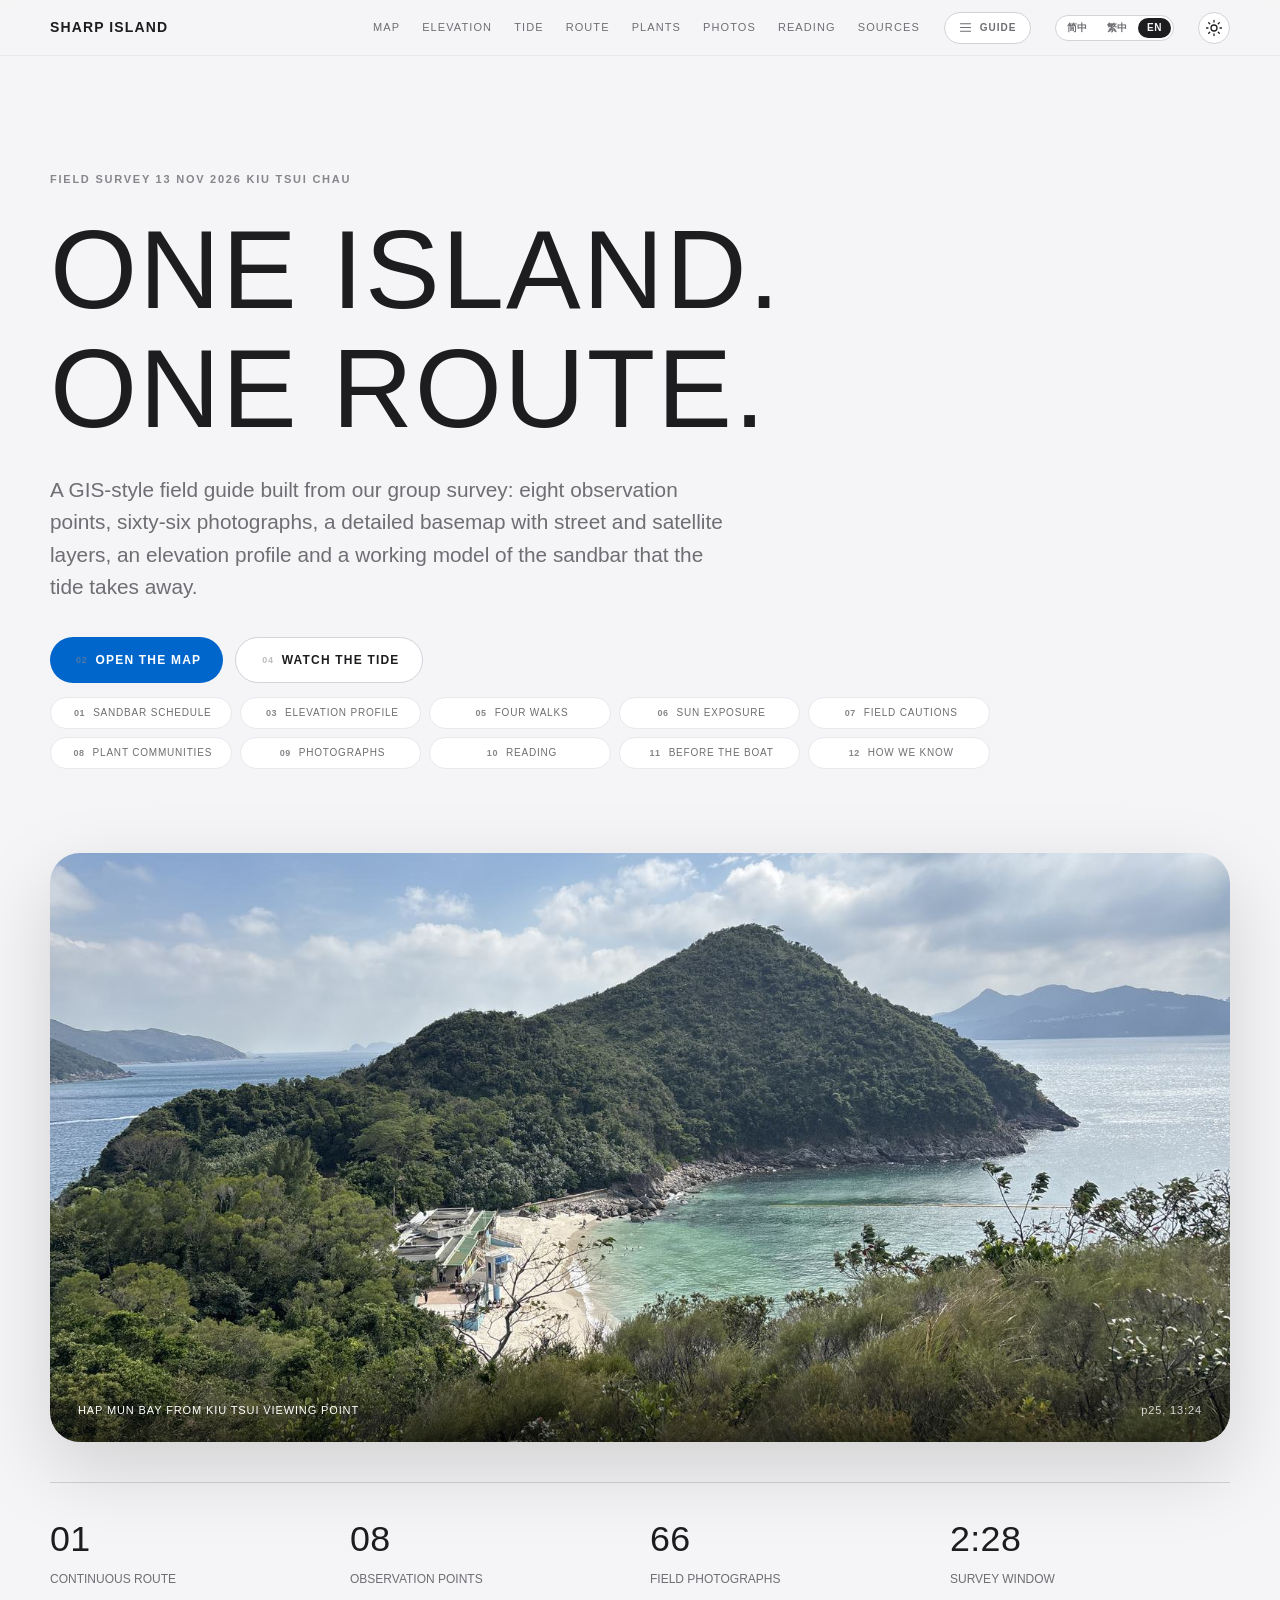
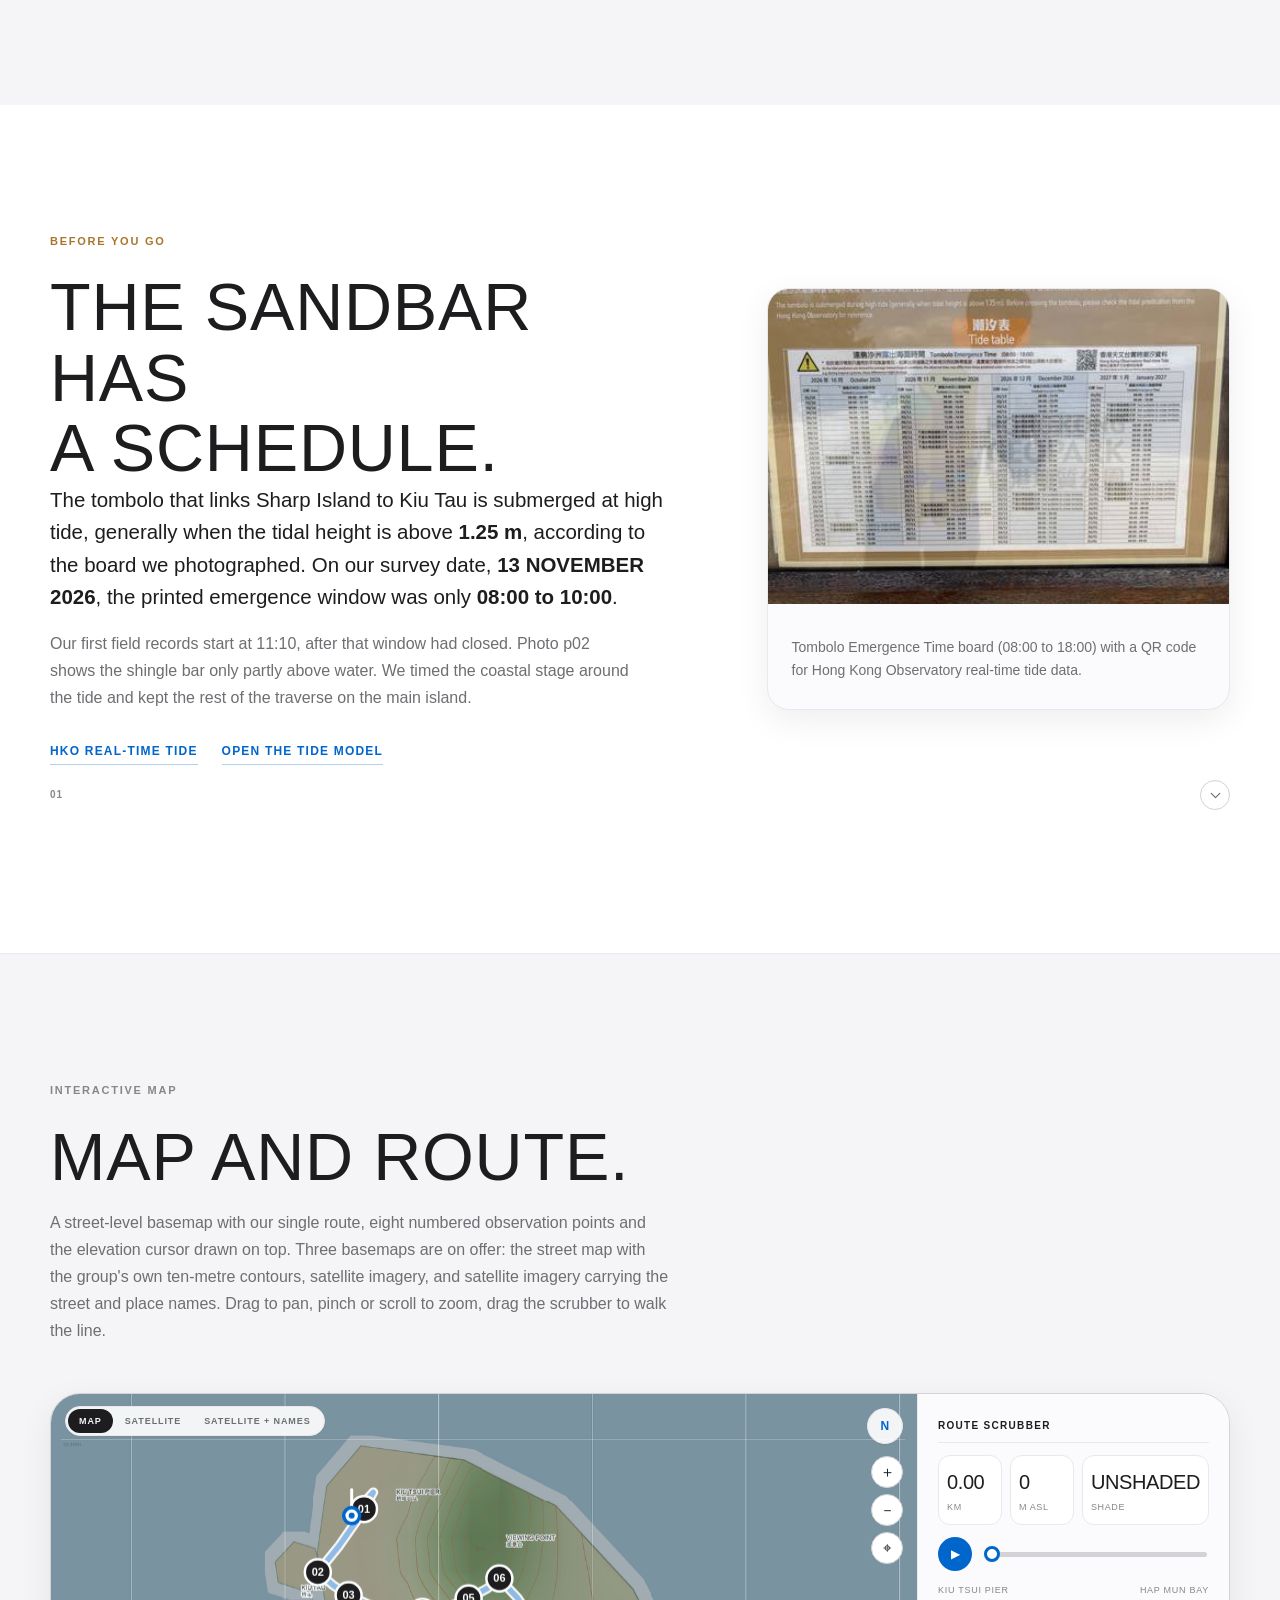
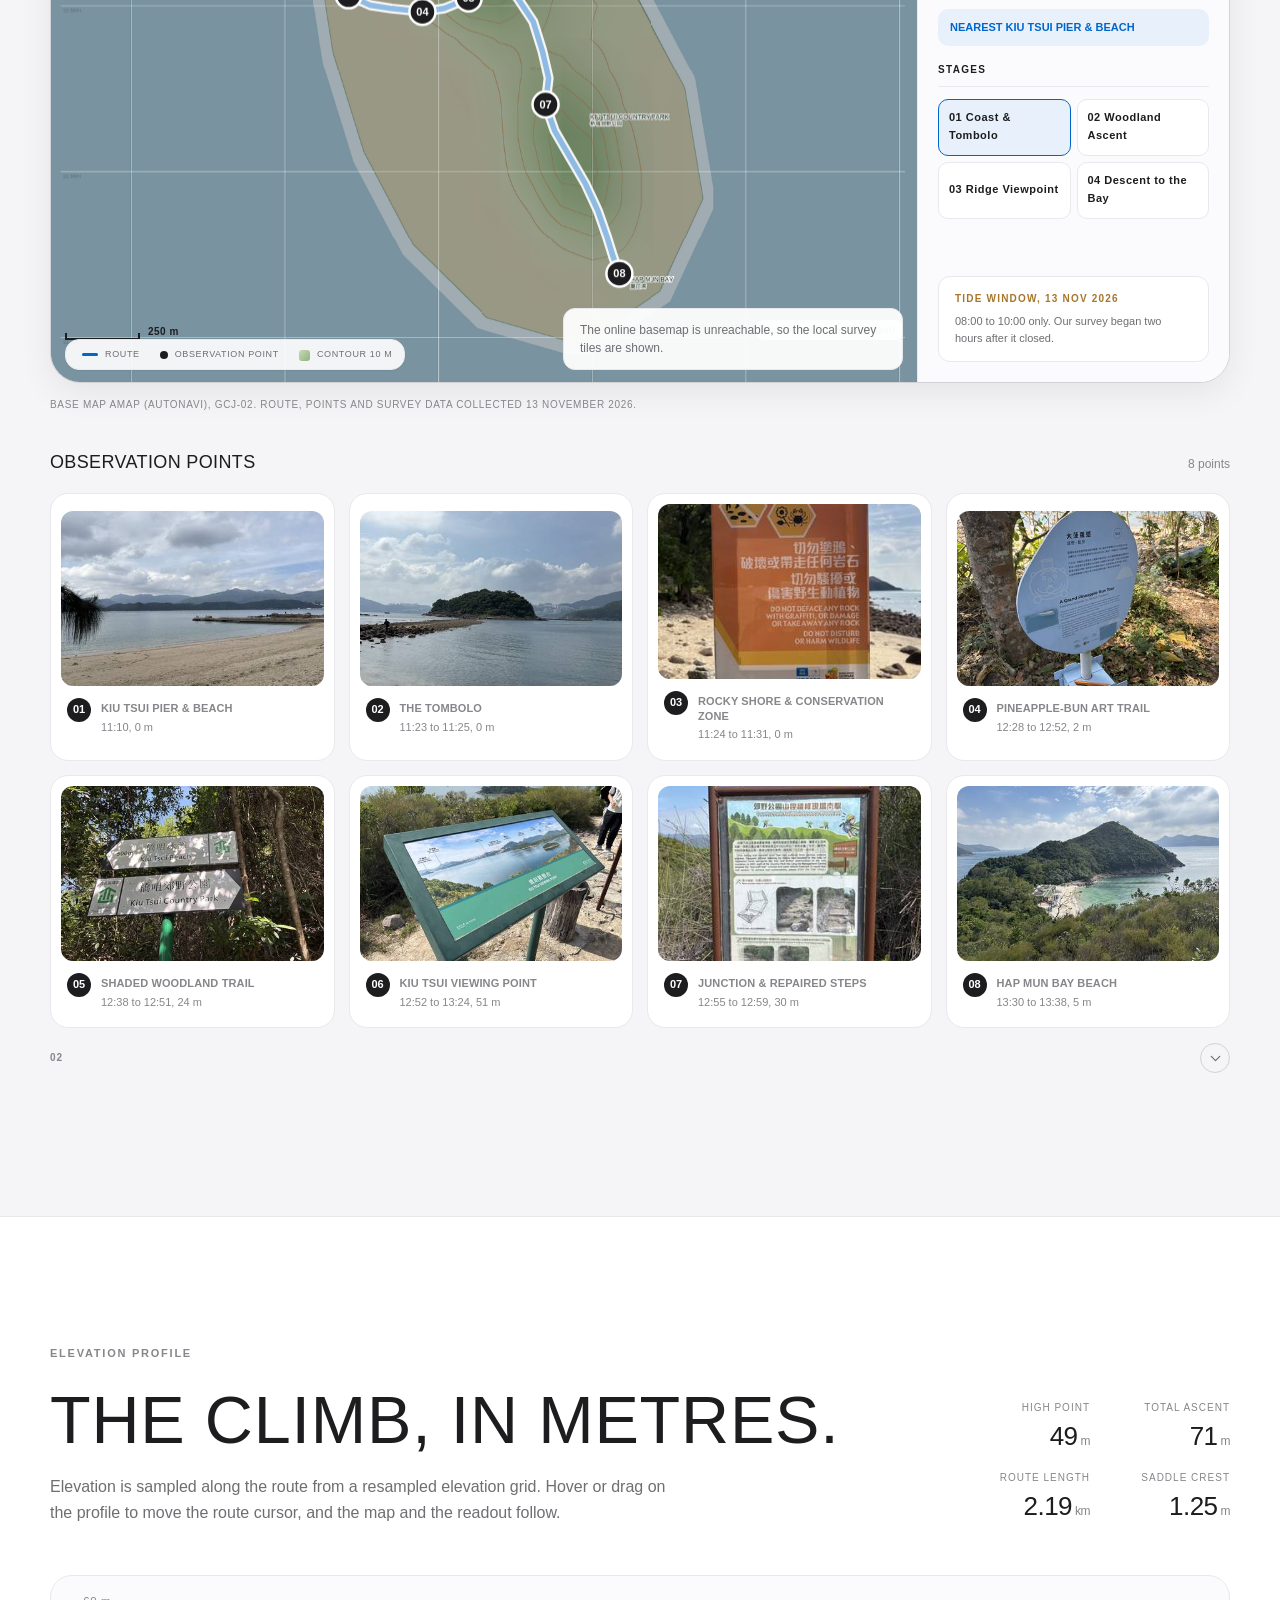
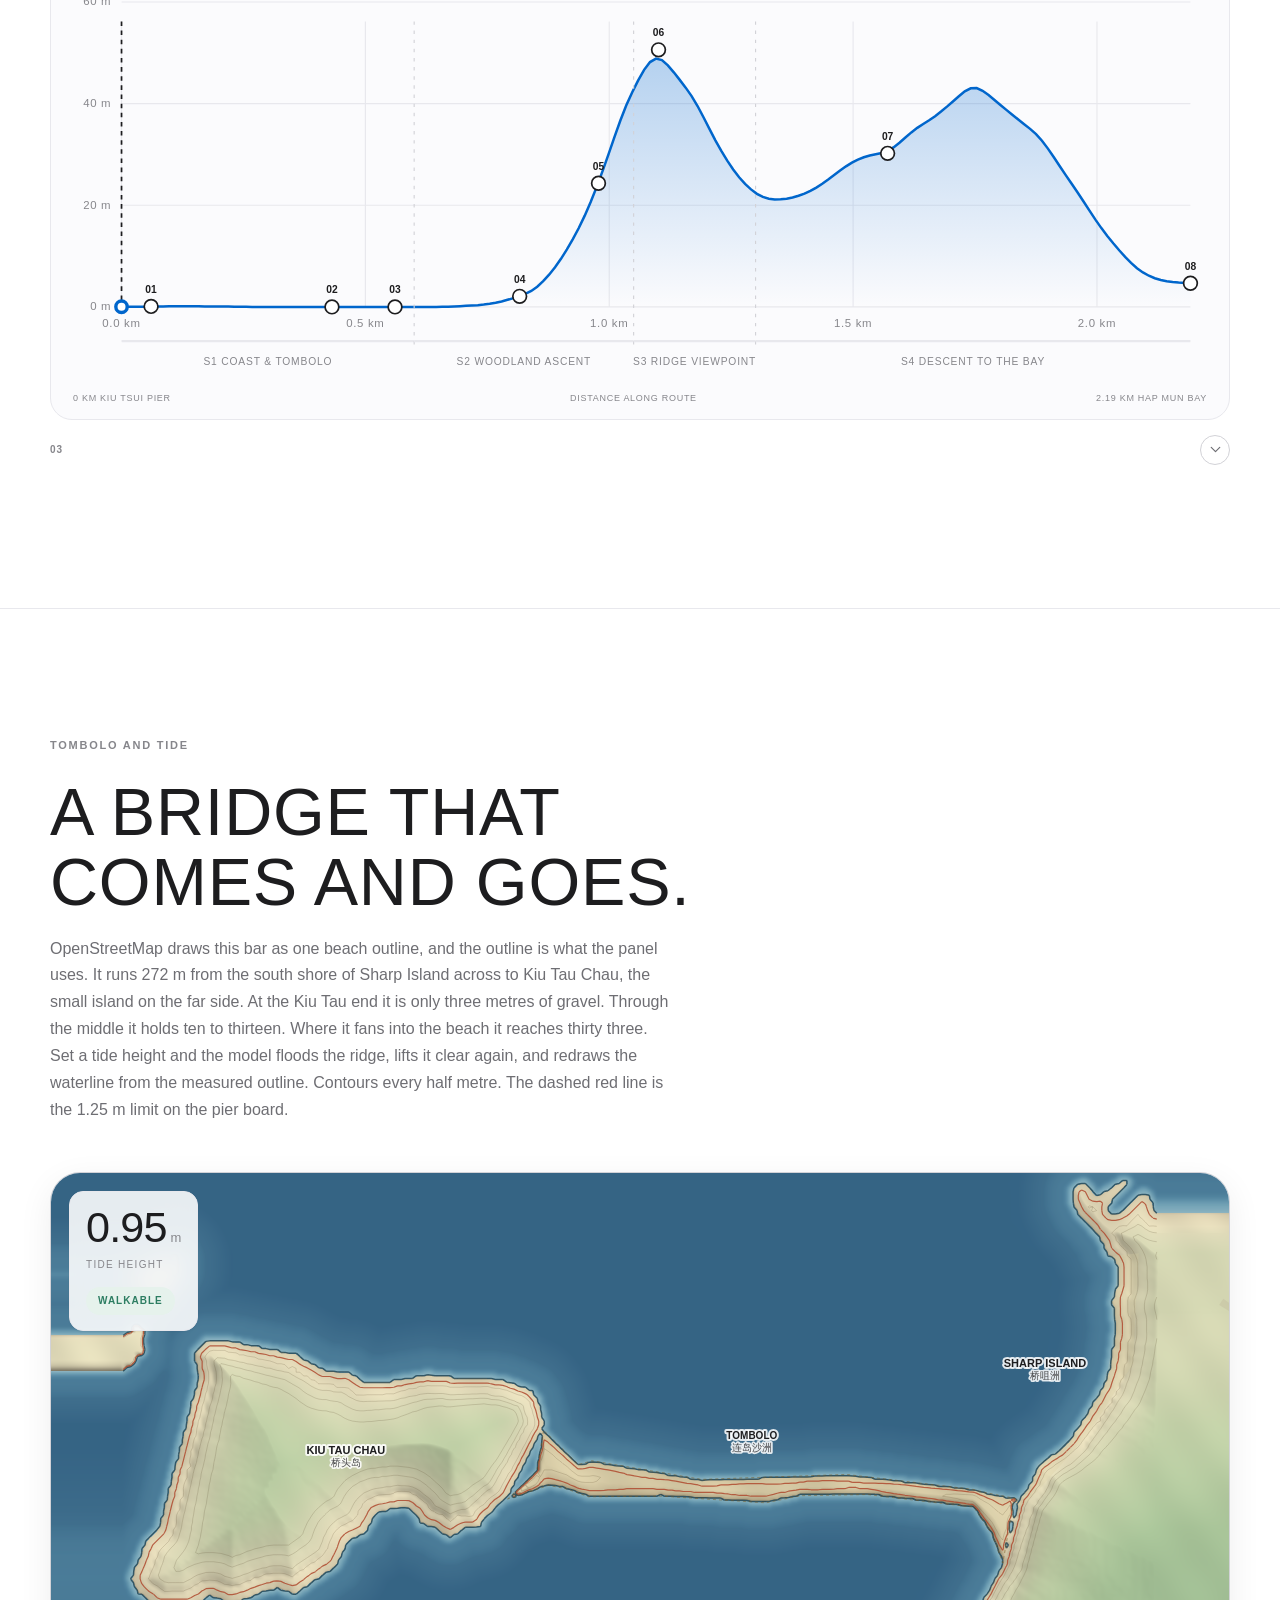
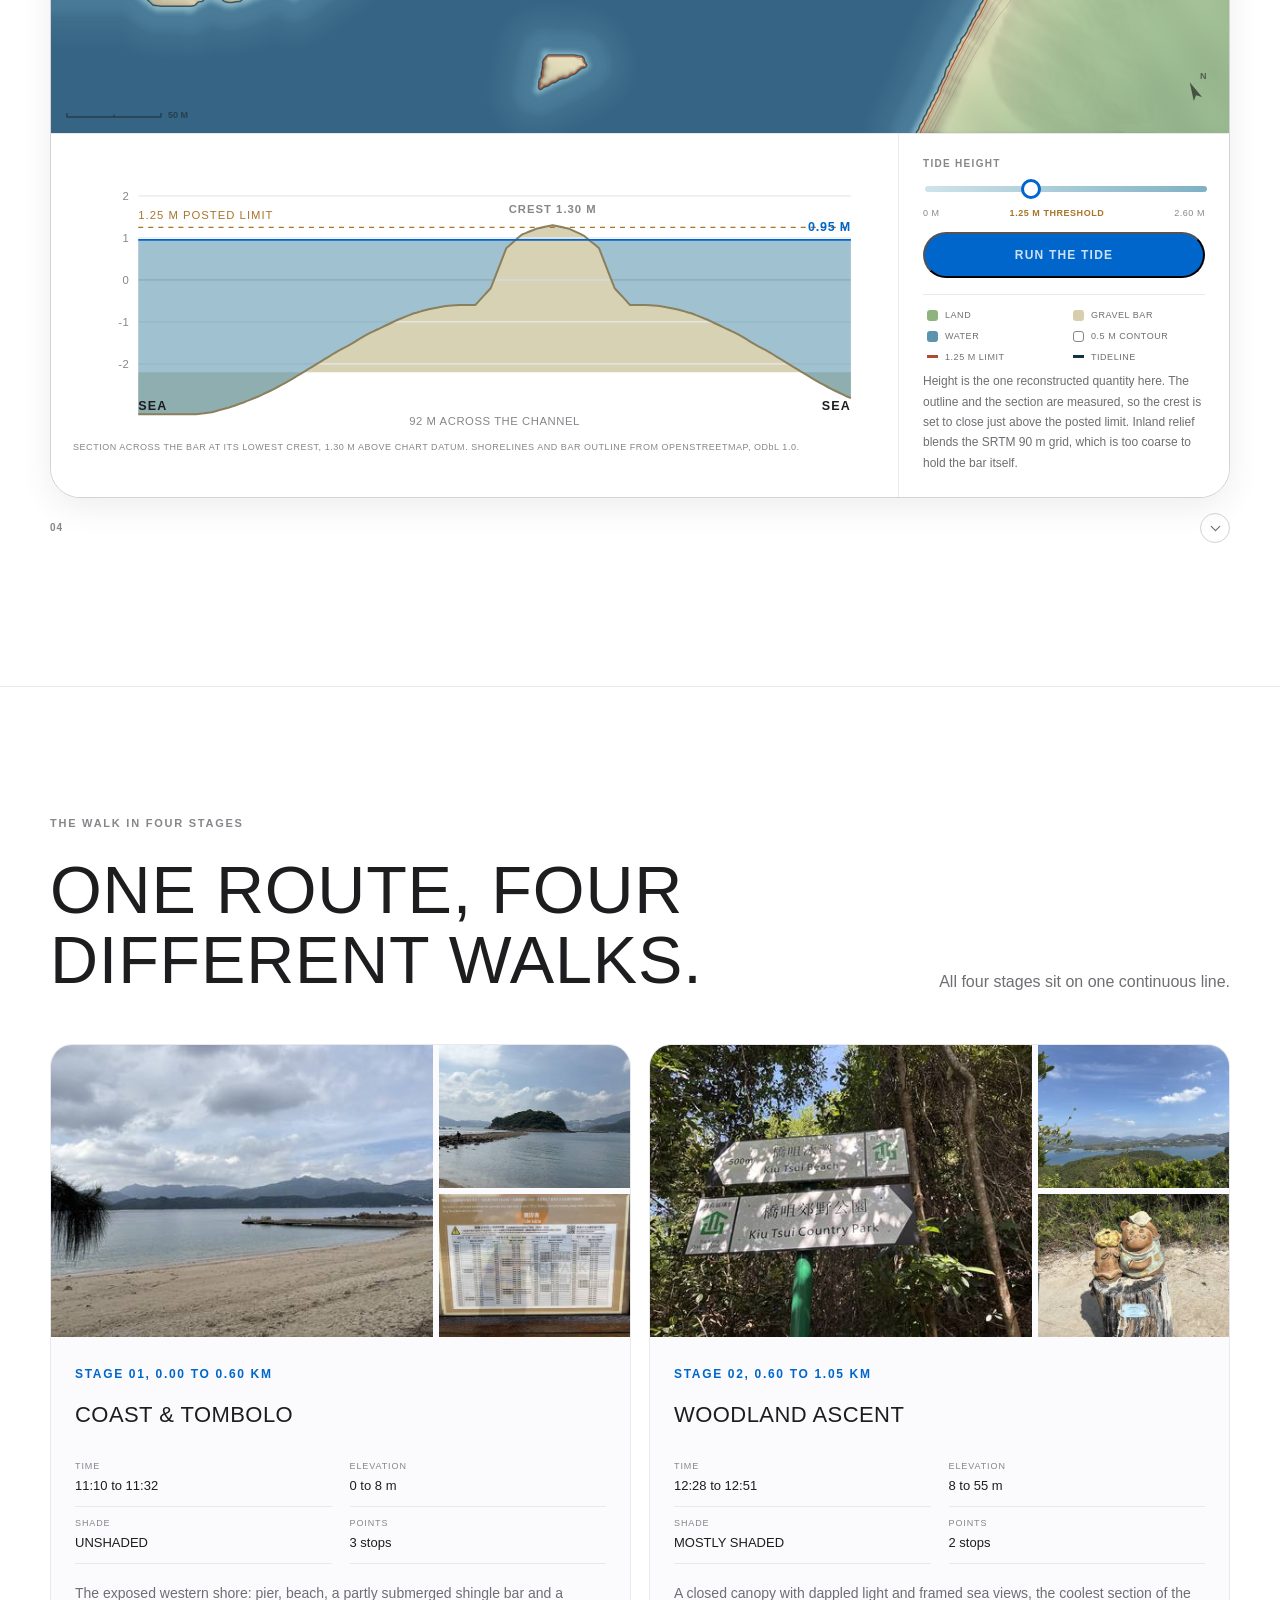
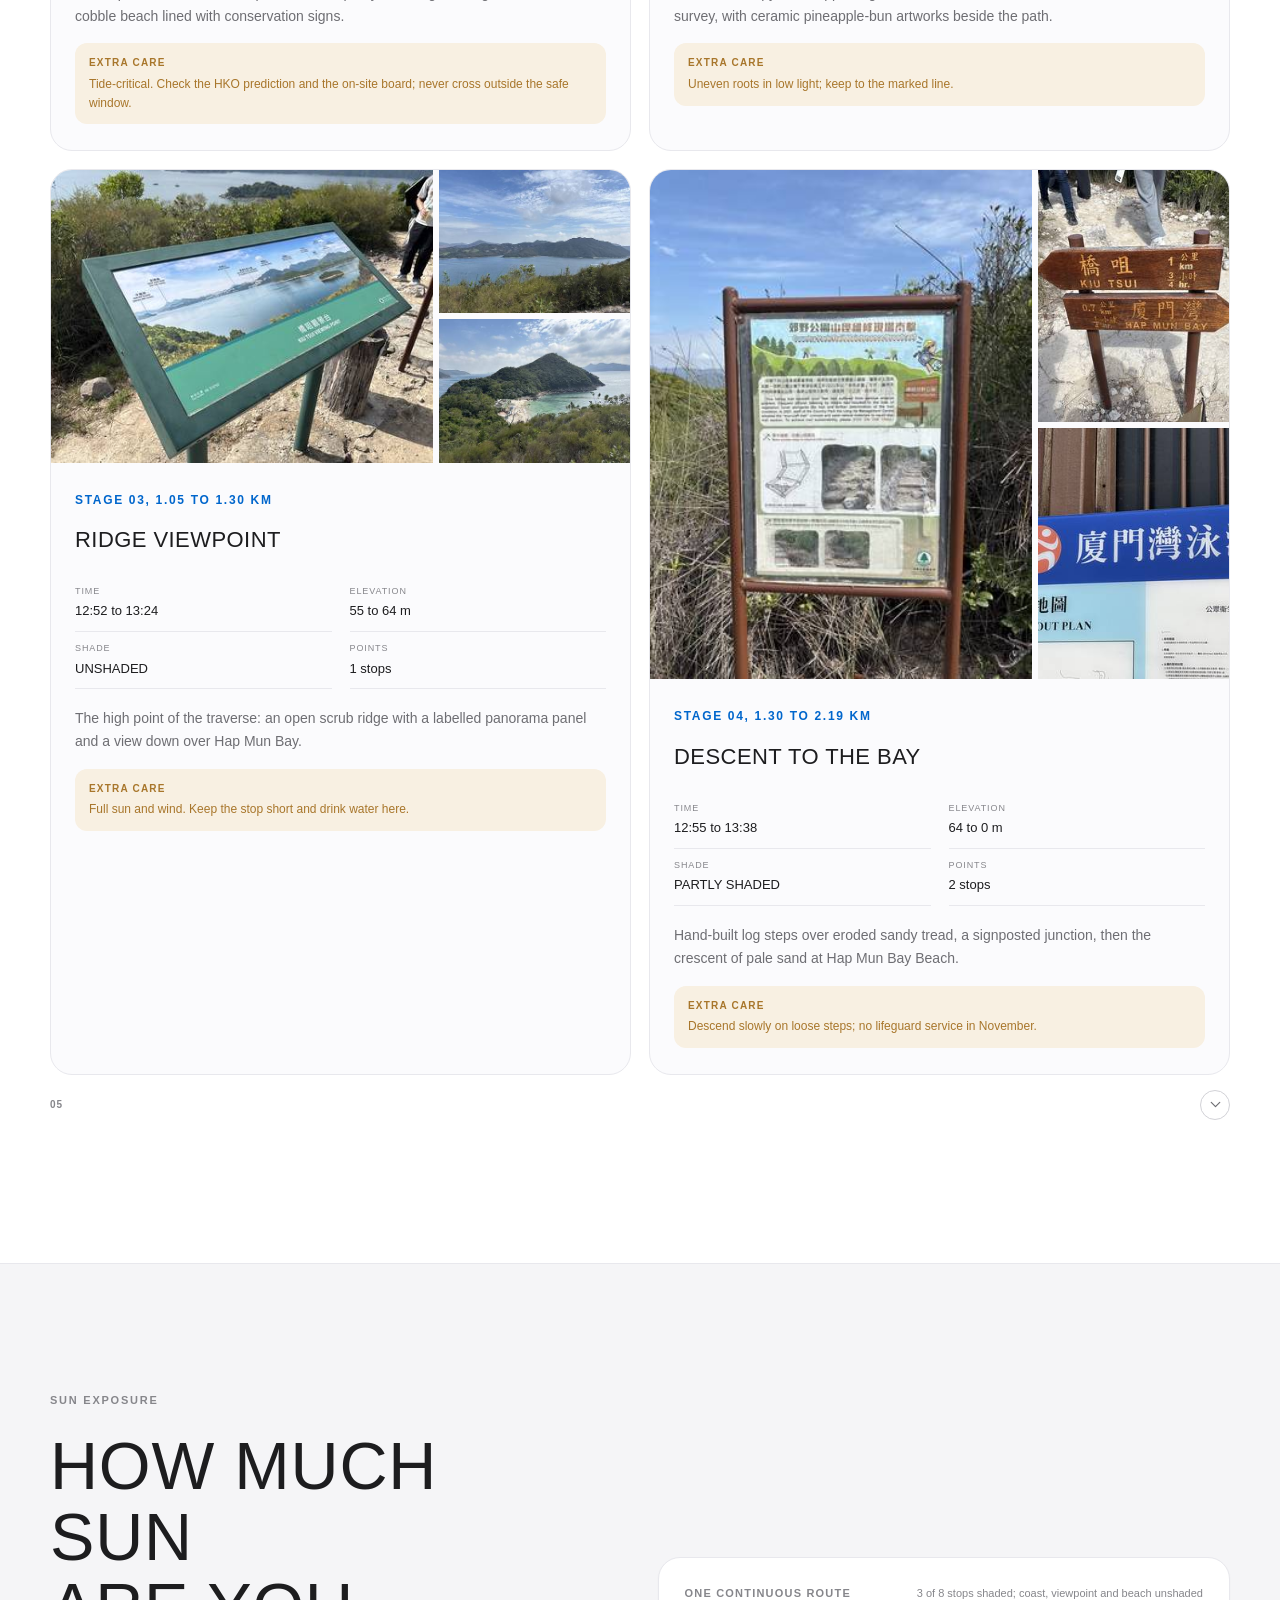
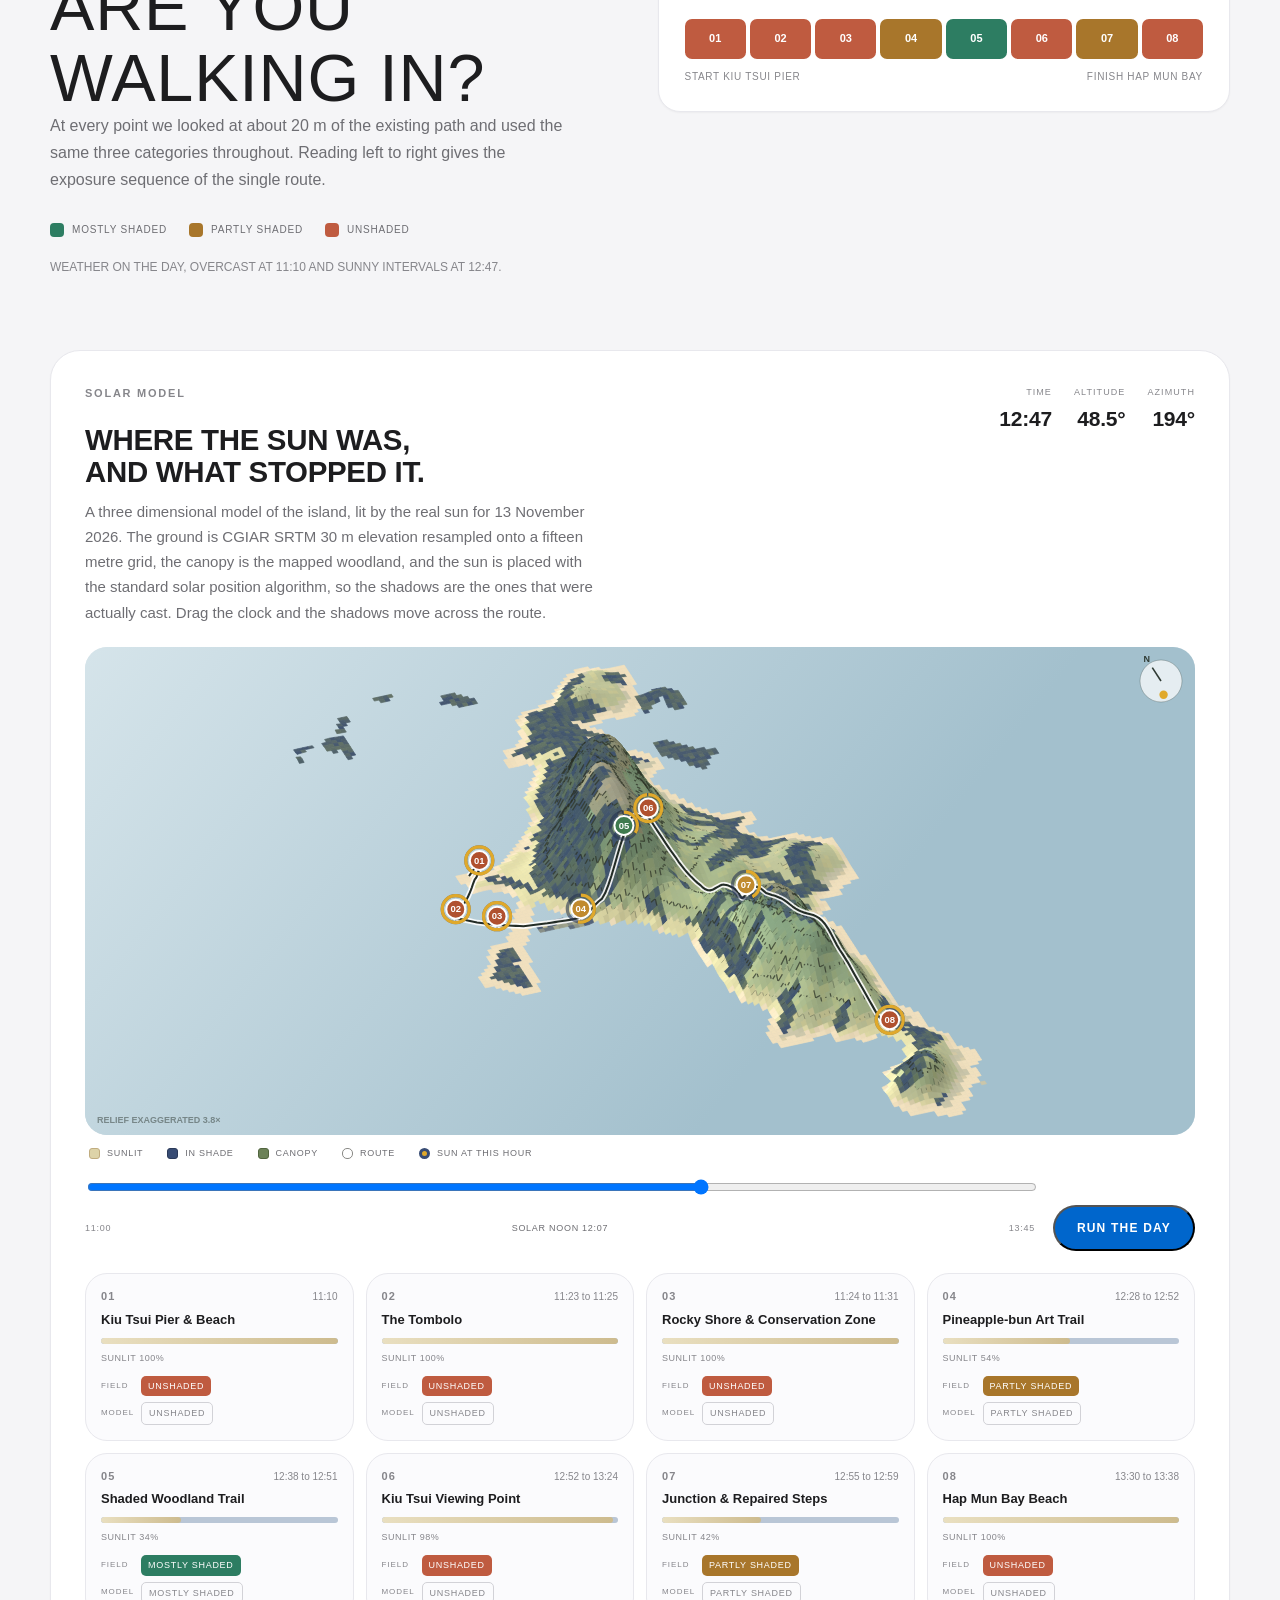
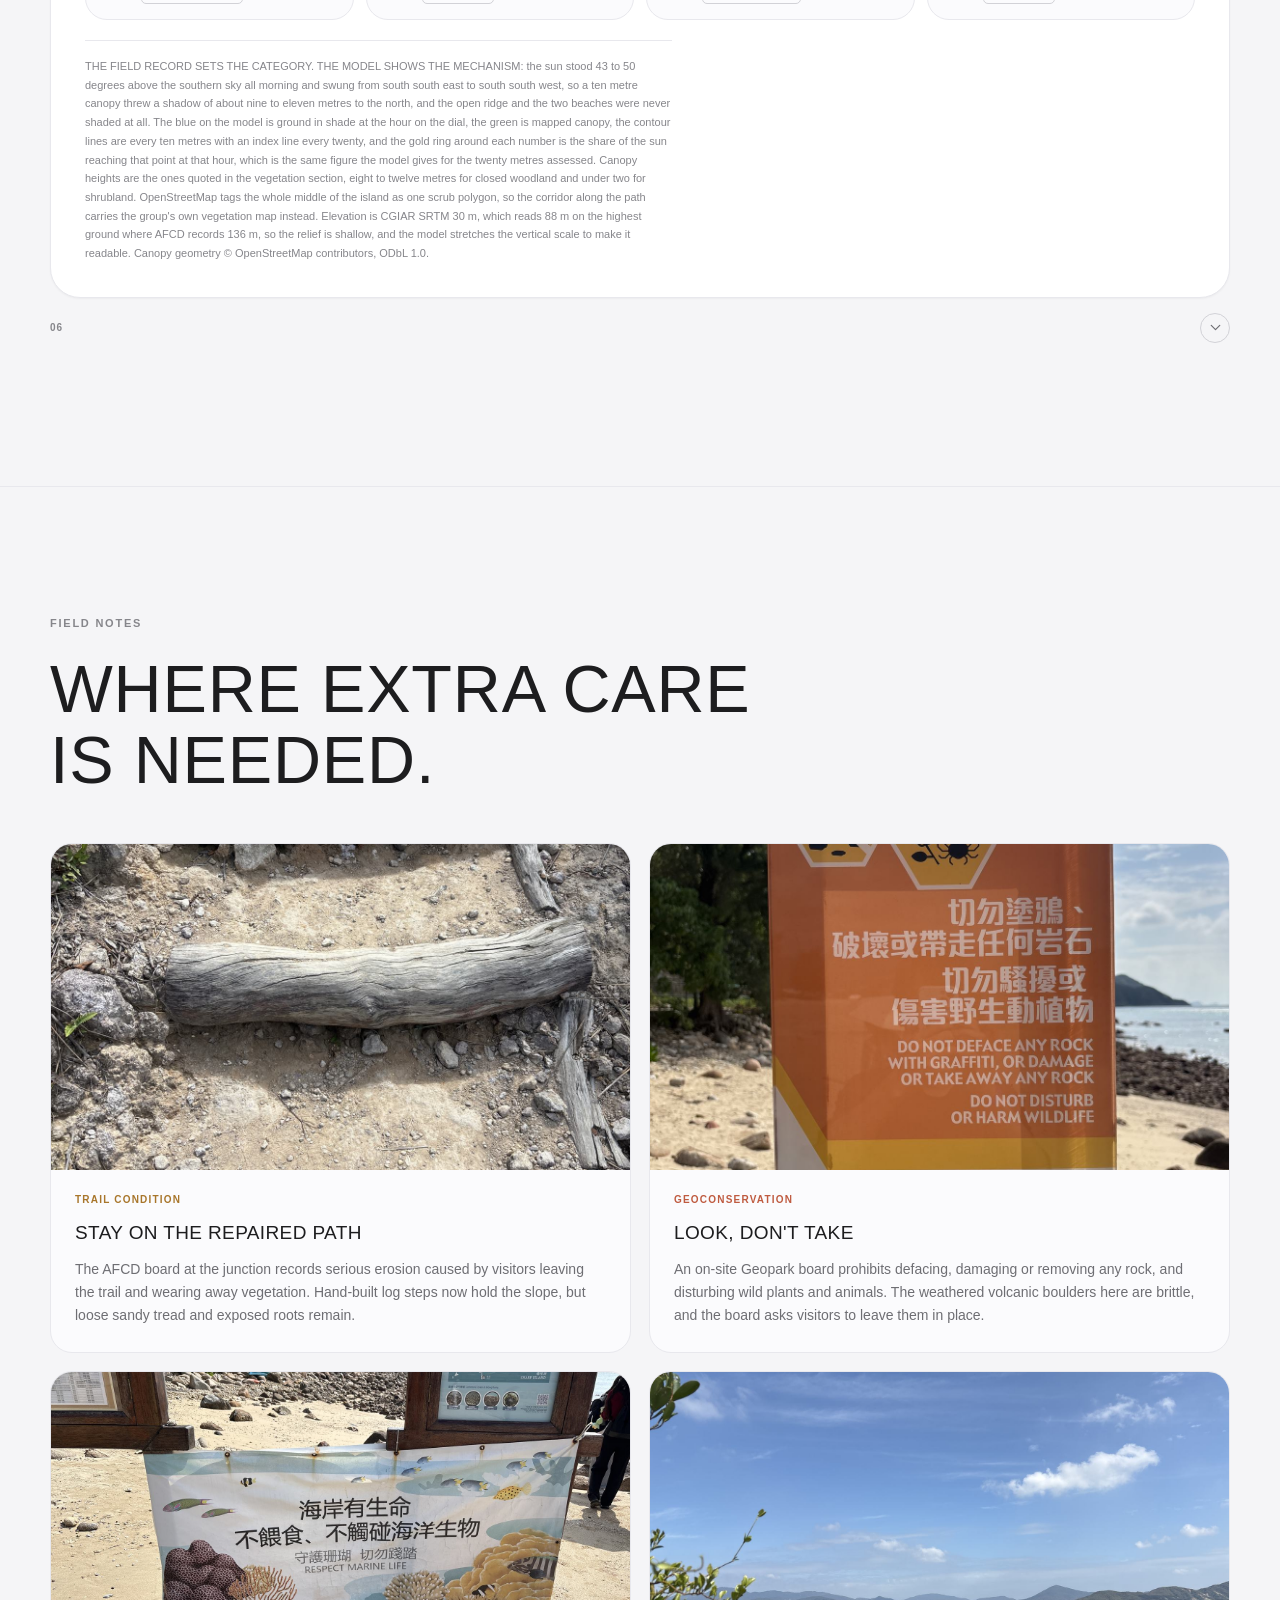
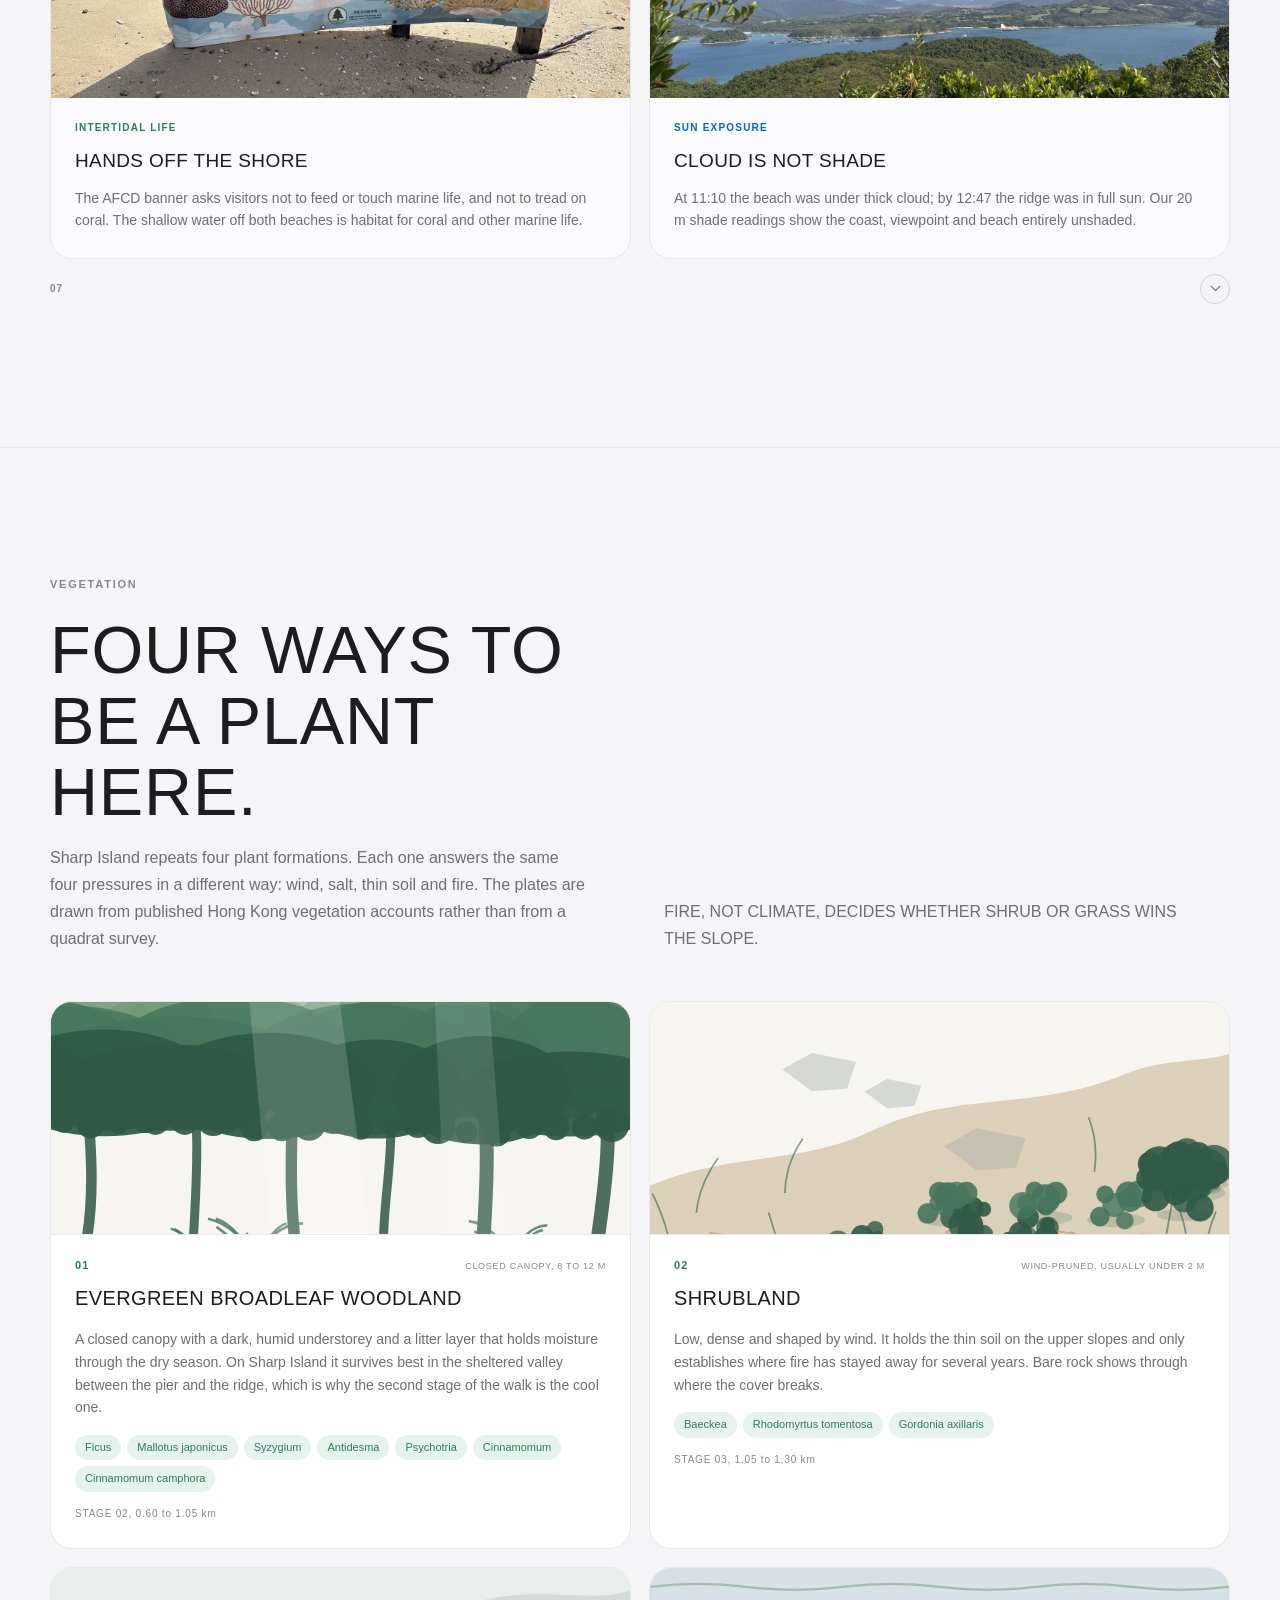
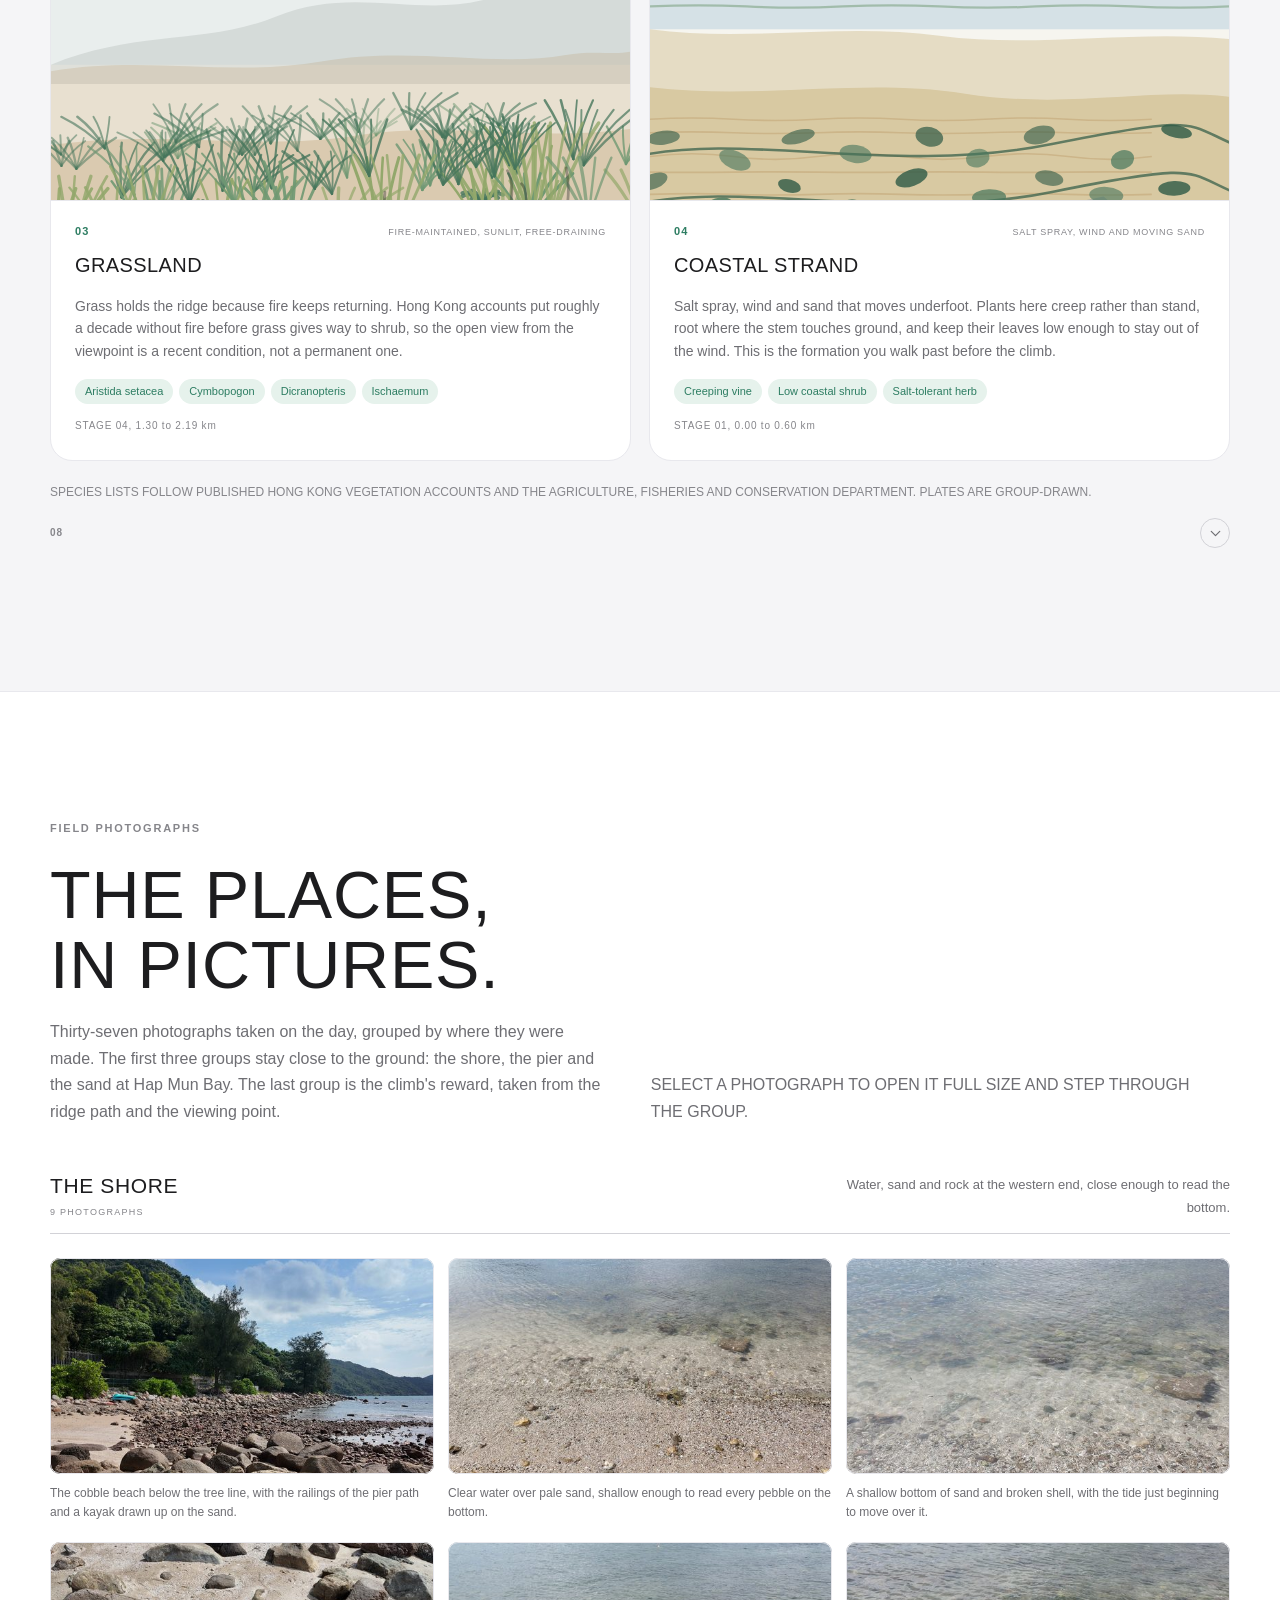
==== commit 753b548a: "Model the sun on the island, and let it cast the shadows The shade section carried the field record " ====
--- a/index.html
+++ b/index.html
@@ -361,6 +361,45 @@
     </div>
     <div class="ribbons reveal" id="ribbons"></div>
   </div>
+
+  <div class="wrap">
+    <div class="sun-model reveal">
+      <div class="sm-head">
+        <div class="sm-head-text">
+          <p class="eyebrow"><span class="t-en">SOLAR MODEL</span><span class="t-hans">日照模型</span></p>
+          <h3><span class="t-en">WHERE THE SUN WAS,<br>AND WHAT STOPPED IT.</span><span class="t-hans">太阳在哪里，什么挡住了它</span></h3>
+          <p class="body"><span class="t-en">A three dimensional model of the island, lit by the real sun for 13 November 2026. The ground is CGIAR SRTM 30 m elevation resampled onto a fifteen metre grid, the canopy is the mapped woodland, and the sun is placed with the standard solar position algorithm, so the shadows are the ones that were actually cast. Drag the clock and the shadows move across the route.</span><span class="t-hans">桥咀洲的三维模型，用 2026 年 11 月 13 日真实的太阳位置照明。地表是 CGIAR SRTM 30 米高程，重采样到 15 米网格；树冠来自已绘制的林地图斑；太阳位置用标准太阳方位算法计算，因此投影是当天真实投下的。拖动时间轴，影子便沿路线移动。</span></p>
+        </div>
+        <dl class="sm-readout">
+          <div><dt><span class="t-en">TIME</span><span class="t-hans">时间</span></dt><dd id="smClock">12:47</dd></div>
+          <div><dt><span class="t-en">ALTITUDE</span><span class="t-hans">高度角</span></dt><dd id="smAlt">48.5°</dd></div>
+          <div><dt><span class="t-en">AZIMUTH</span><span class="t-hans">方位角</span></dt><dd id="smAz">194°</dd></div>
+        </dl>
+      </div>
+
+      <div class="sm-stage">
+        <canvas id="sunCanvas" aria-label="Three dimensional model of Sharp Island showing the shadows cast by the sun on 13 November 2026"></canvas>
+      </div>
+
+      <div class="sm-legend">
+        <span class="lg"><i class="sw sw-sun"></i><span class="lg-txt"><span class="t-en">SUNLIT</span><span class="t-hans">日照</span></span></span>
+        <span class="lg"><i class="sw sw-shade"></i><span class="lg-txt"><span class="t-en">IN SHADE</span><span class="t-hans">遮阴</span></span></span>
+        <span class="lg"><i class="sw sw-canopy"></i><span class="lg-txt"><span class="t-en">CANOPY</span><span class="t-hans">树冠</span></span></span>
+        <span class="lg"><i class="sw sw-route"></i><span class="lg-txt"><span class="t-en">ROUTE</span><span class="t-hans">路线</span></span></span>
+        <span class="lg"><i class="sw sw-ring"></i><span class="lg-txt"><span class="t-en">SUN AT THIS HOUR</span><span class="t-hans">此刻日照</span></span></span>
+      </div>
+
+      <div class="sm-bar">
+        <input type="range" id="sunSlider" min="660" max="825" step="1" value="767" aria-label="Time of day on 13 November 2026">
+        <div class="sm-scale"><span>11:00</span><span class="sm-noon"><span class="t-en">SOLAR NOON 12:07</span><span class="t-hans">正午 12:07</span></span><span>13:45</span></div>
+        <button class="btn btn-primary" id="sunPlay"><span class="t-en">RUN THE DAY</span><span class="t-hans">推演一天</span></button>
+      </div>
+
+      <div class="sm-table" id="sunTable"></div>
+
+      <p class="fine sm-note"><span class="t-en">THE FIELD RECORD SETS THE CATEGORY. THE MODEL SHOWS THE MECHANISM: the sun stood 43 to 50 degrees above the southern sky all morning and swung from south south east to south south west, so a ten metre canopy threw a shadow of about nine to eleven metres to the north, and the open ridge and the two beaches were never shaded at all. The blue on the model is ground in shade at the hour on the dial, the green is mapped canopy, the contour lines are every ten metres with an index line every twenty, and the gold ring around each number is the share of the sun reaching that point at that hour, which is the same figure the model gives for the twenty metres assessed. Canopy heights are the ones quoted in the vegetation section, eight to twelve metres for closed woodland and under two for shrubland. OpenStreetMap tags the whole middle of the island as one scrub polygon, so the corridor along the path carries the group's own vegetation map instead. Elevation is CGIAR SRTM 30 m, which reads 88 m on the highest ground where AFCD records 136 m, so the relief is shallow, and the model stretches the vertical scale to make it readable. Canopy geometry © OpenStreetMap contributors, ODbL 1.0.</span><span class="t-hans">三级分类由现场记录决定，模型说明其成因：整个上午太阳都在南方天空、高度角 43 至 50 度，方位角由南偏东转到南偏西，因此十米高的树冠向北投下约九至十一米的影子，开阔山脊与两处泳滩则始终无遮阴。模型上的蓝色是此刻处于遮阴的地面，绿色是已绘制的树冠，等高线每十米一条、每二十米一条加粗，编号点外的金色圆环是此刻该点收到的日照占比，与模型对所评估二十米给出的数值相同。树冠高度取自本页植被板块所引数值，闭合林 8 至 12 米，灌丛不足 2 米。OpenStreetMap 把岛中部整体标为一块灌丛图斑，因此路径沿线改用本组自有植被图。高程为 CGIAR SRTM 30 米，最高处读数 88 米，而渔农自然护理署记载为 136 米，故地形起伏偏缓，模型另将垂直比例拉伸以便阅读。植被几何数据 © OpenStreetMap contributors，ODbL 1.0。</span></p>
+    </div>
+  </div>
 </section>
 
 <!-- FIELD NOTES -->
@@ -511,6 +550,7 @@
 <script src="data/field-data.js"></script>
 <script src="data/terrain.js"></script>
 <script src="data/tombolo-model.js"></script>
+<script src="data/sun-model.js"></script>
 <script src="data/vegetation.js"></script>
 <script src="data/gallery.js"></script>
 <script src="app.js"></script>
--- a/styles.css
+++ b/styles.css
@@ -541,6 +541,14 @@
 .sx-axis { fill: var(--faint); font-size: 9px; letter-spacing: .05em; }
 .sx-end { fill: var(--ink); font-size: 10px; font-weight: 700; letter-spacing: .09em; }
 .sx-saddle { fill: var(--faint); font-size: 9px; letter-spacing: .07em; }
+/* The section is drawn in a 640 by 220 coordinate system, so on a phone every
+   label is scaled to roughly half its size. These sizes are set in user units,
+   which puts them back near ten pixels on screen without redrawing the chart. */
+@media (max-width: 720px) {
+  .sx-axis, .sx-crest, .sx-thresh-label, .sx-saddle { font-size: 15px; letter-spacing: .04em; }
+  .sx-level-label { font-size: 17px; letter-spacing: .05em; }
+  .sx-end { font-size: 17px; letter-spacing: .07em; }
+}
 html[data-theme="dark"] .sx-land { fill: #454431; }
 html[data-theme="dark"] .sx-line { stroke: #8d8a6c; }
 /* the relief is drawn on a canvas with fixed ink, so it is dimmed rather than
@@ -586,6 +594,68 @@
 .seg-shade:hover { transform: translateY(-3px); }
 .seg-shade span { position: absolute; top: 50%; left: 50%; transform: translate(-50%, -50%); color: #fff; font-size: 11px; font-weight: 700; white-space: nowrap; }
 .ribbon-foot { display: flex; justify-content: space-between; margin-top: 10px; font-size: 10px; letter-spacing: .07em; color: var(--faint); }
+
+/* ---------- solar model ---------- */
+.sun-model { margin-top: clamp(36px, 6vw, 72px); padding: clamp(20px, 3vw, 34px);
+  border-radius: var(--radius-lg); background: var(--surface); border: 1px solid var(--line-soft);
+  box-shadow: var(--shadow-sm); }
+.sm-head { display: grid; grid-template-columns: 1fr auto; gap: 26px; align-items: start; }
+.sm-head h3 { margin: 6px 0 12px; font-size: clamp(20px, 2.3vw, 30px); font-weight: 600; letter-spacing: -.01em; }
+.sm-head .body { max-width: 62ch; color: var(--muted); font-size: 15px; }
+.sm-readout { display: flex; gap: 22px; margin: 0; }
+.sm-readout div { text-align: right; }
+.sm-readout dt { font-size: 9px; letter-spacing: .12em; color: var(--faint); }
+.sm-readout dd { margin: 3px 0 0; font-size: 21px; font-weight: 600; font-variant-numeric: tabular-nums; letter-spacing: -.01em; }
+.sm-stage { position: relative; margin-top: 22px; border-radius: var(--radius);
+  overflow: hidden; background: linear-gradient(180deg, #dfe9ee 0%, #cfe0e6 46%, #c3d7df 100%); }
+#sunCanvas { display: block; width: 100%; height: 100%; }
+.sm-legend { display: flex; flex-wrap: wrap; gap: 10px 20px; margin-top: 12px;
+  font-size: 9px; letter-spacing: .08em; color: var(--muted); }
+.sm-legend .lg { display: inline-flex; align-items: center; gap: 7px; }
+.sw-sun { background: #ddd3a8; border: 1px solid #c0ac7f; }
+.sw-shade { background: #384c74; border: 1px solid #2b3a59; }
+.sw-canopy { background: #6c8258; border: 1px solid #52653f; }
+.sw-route { background: #fff; border: 1px solid #8a8a86; border-radius: 5px; }
+.sw-ring { background: #e0a92b; border: 3px solid #384c74; border-radius: 50%; }
+.sm-bar { display: grid; grid-template-columns: 1fr auto; gap: 8px 18px; align-items: center; margin-top: 18px; }
+.sm-bar input[type=range] { width: 100%; }
+.sm-scale { grid-column: 1; display: flex; justify-content: space-between; font-size: 9px;
+  letter-spacing: .08em; color: var(--faint); }
+.sm-noon { color: var(--muted); }
+.sm-table { display: grid; grid-template-columns: repeat(4, 1fr); gap: 12px; margin-top: 22px; }
+.sm-card { padding: 14px 15px 15px; border-radius: var(--radius); background: var(--surface-2);
+  border: 1px solid var(--line-soft); }
+.sm-card-top { display: flex; align-items: baseline; justify-content: space-between; gap: 8px; }
+.sm-card-code { font-size: 11px; font-weight: 700; letter-spacing: .1em; color: var(--faint); }
+.sm-card-time { font-size: 10px; color: var(--faint); font-variant-numeric: tabular-nums; }
+.sm-card h4 { margin: 5px 0 9px; font-size: 13px; font-weight: 600; line-height: 1.35; }
+.sm-bar-track { height: 6px; border-radius: 3px; background: #b9c6d6; overflow: hidden; }
+.sm-bar-fill { display: block; height: 100%; border-radius: 3px; background: linear-gradient(90deg, #e9dfc0, #cdbb8e); }
+.sm-card-nums { display: flex; justify-content: space-between; margin-top: 7px; font-size: 9px;
+  letter-spacing: .06em; color: var(--faint); }
+.sm-card-classes { display: grid; gap: 6px; margin-top: 11px; }
+.sm-pair { display: flex; align-items: center; gap: 8px; }
+.sm-cap { font-size: 8px; letter-spacing: .12em; color: var(--faint); width: 32px; }
+.sm-chip { font-size: 9px; letter-spacing: .08em; padding: 3px 7px; border-radius: 5px; color: #fff; white-space: nowrap; }
+.sm-chip.mostly { background: var(--green); }
+.sm-chip.partly { background: var(--amber); }
+.sm-chip.unshaded { background: var(--rust); }
+.sm-chip.ghost { background: transparent; color: var(--faint); border: 1px solid var(--line); }
+.sm-note { margin-top: 20px; padding-top: 16px; border-top: 1px solid var(--line-soft);
+  font-size: 11px; line-height: 1.7; color: var(--faint); max-width: 96ch; }
+
+@media (max-width: 980px) {
+  .sm-head { grid-template-columns: 1fr; }
+  .sm-readout { justify-content: flex-start; }
+  .sm-readout div { text-align: left; }
+  .sm-table { grid-template-columns: repeat(2, 1fr); }
+}
+@media (max-width: 620px) {
+  .sm-table { grid-template-columns: 1fr; }
+  .sm-bar { grid-template-columns: 1fr; }
+  .sm-bar .btn { width: 100%; }
+  .sm-scale { grid-column: 1; }
+}
 
 /* ---------- field notes ---------- */
 .notes-grid { display: grid; grid-template-columns: repeat(2, 1fr); gap: 18px; }
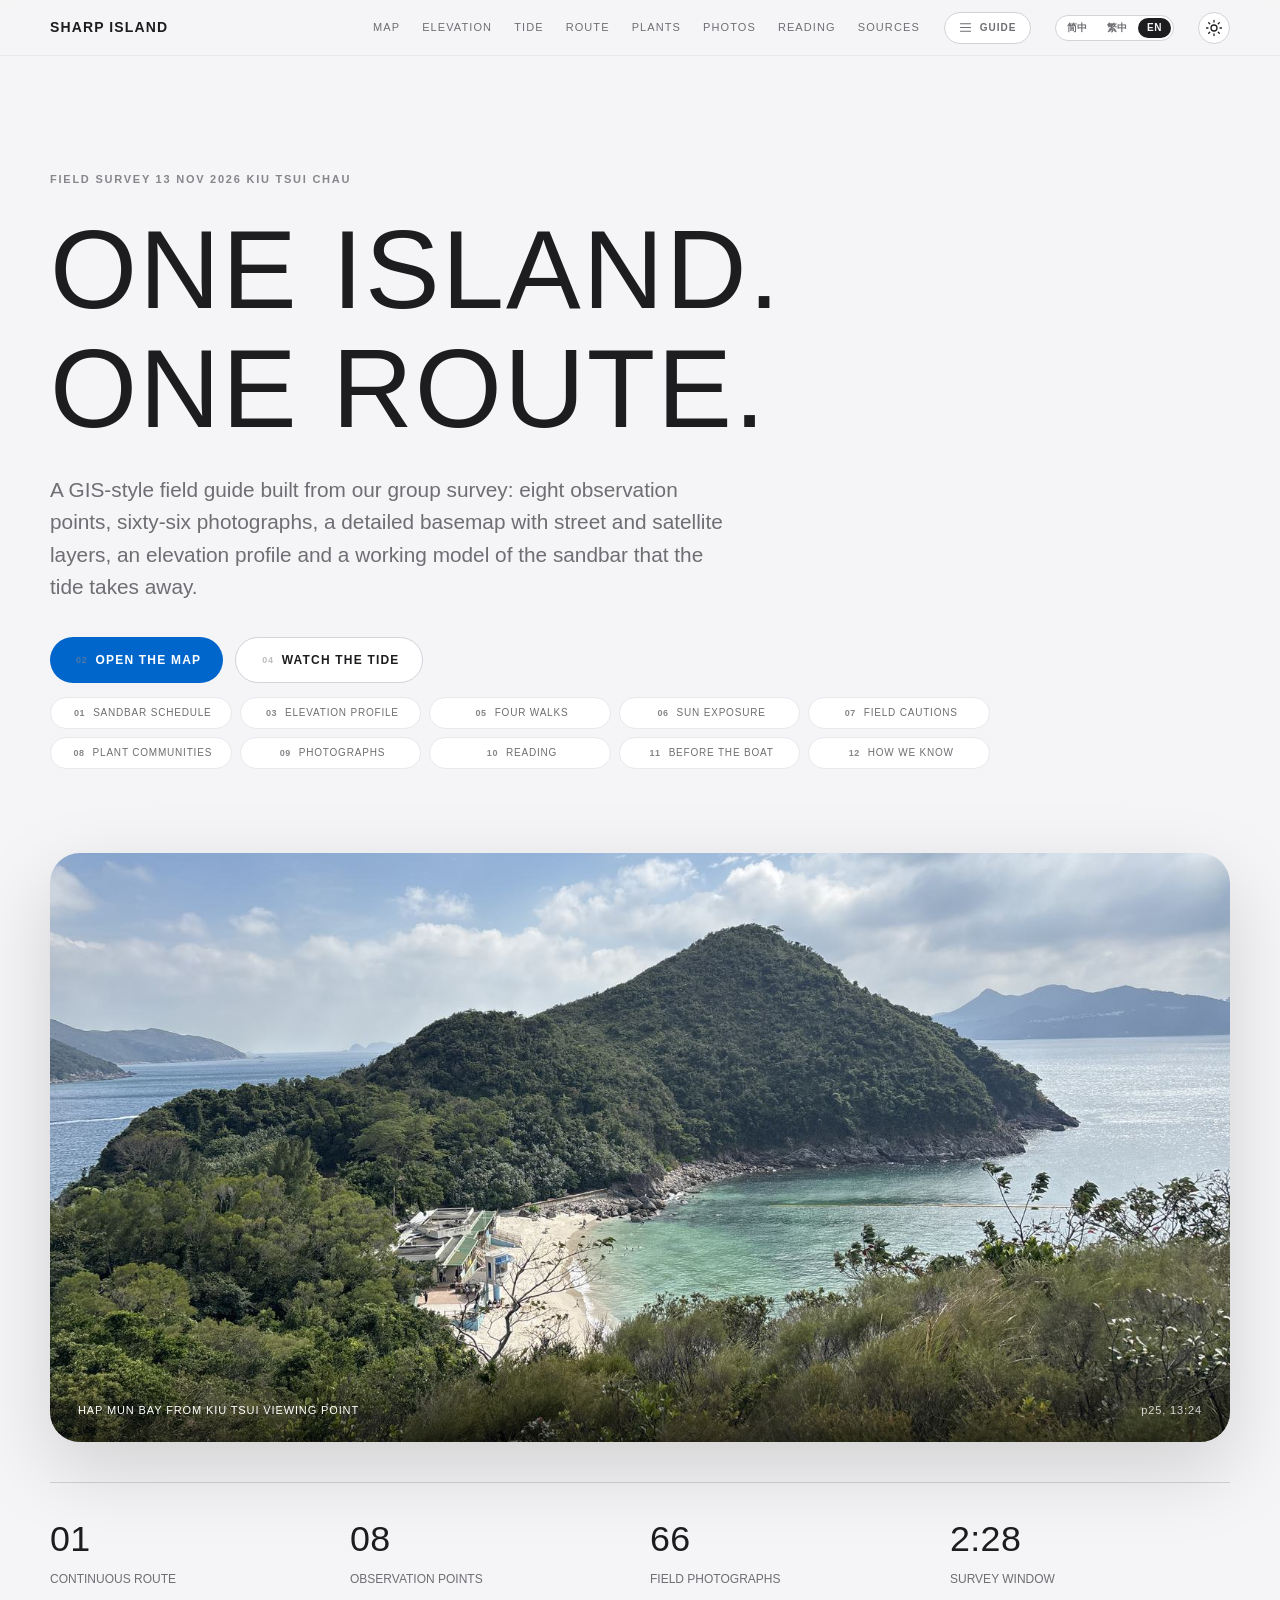
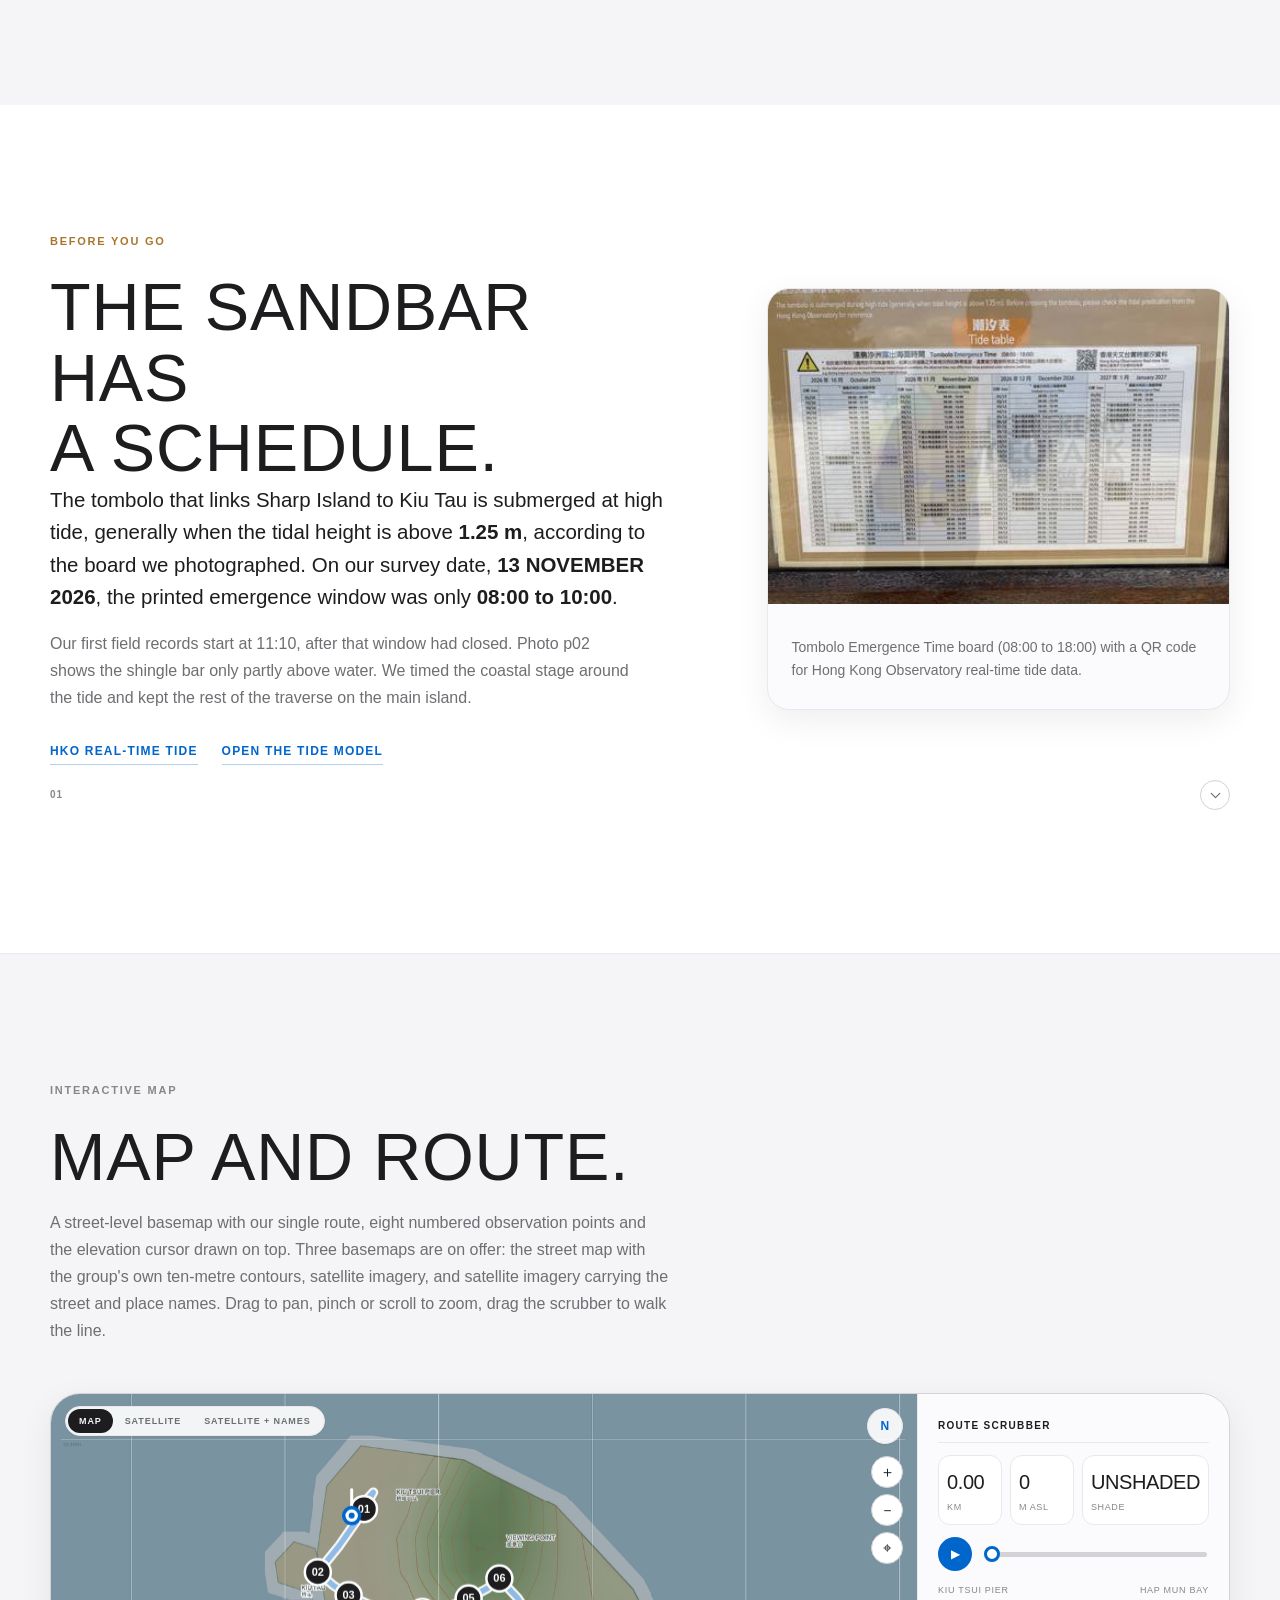
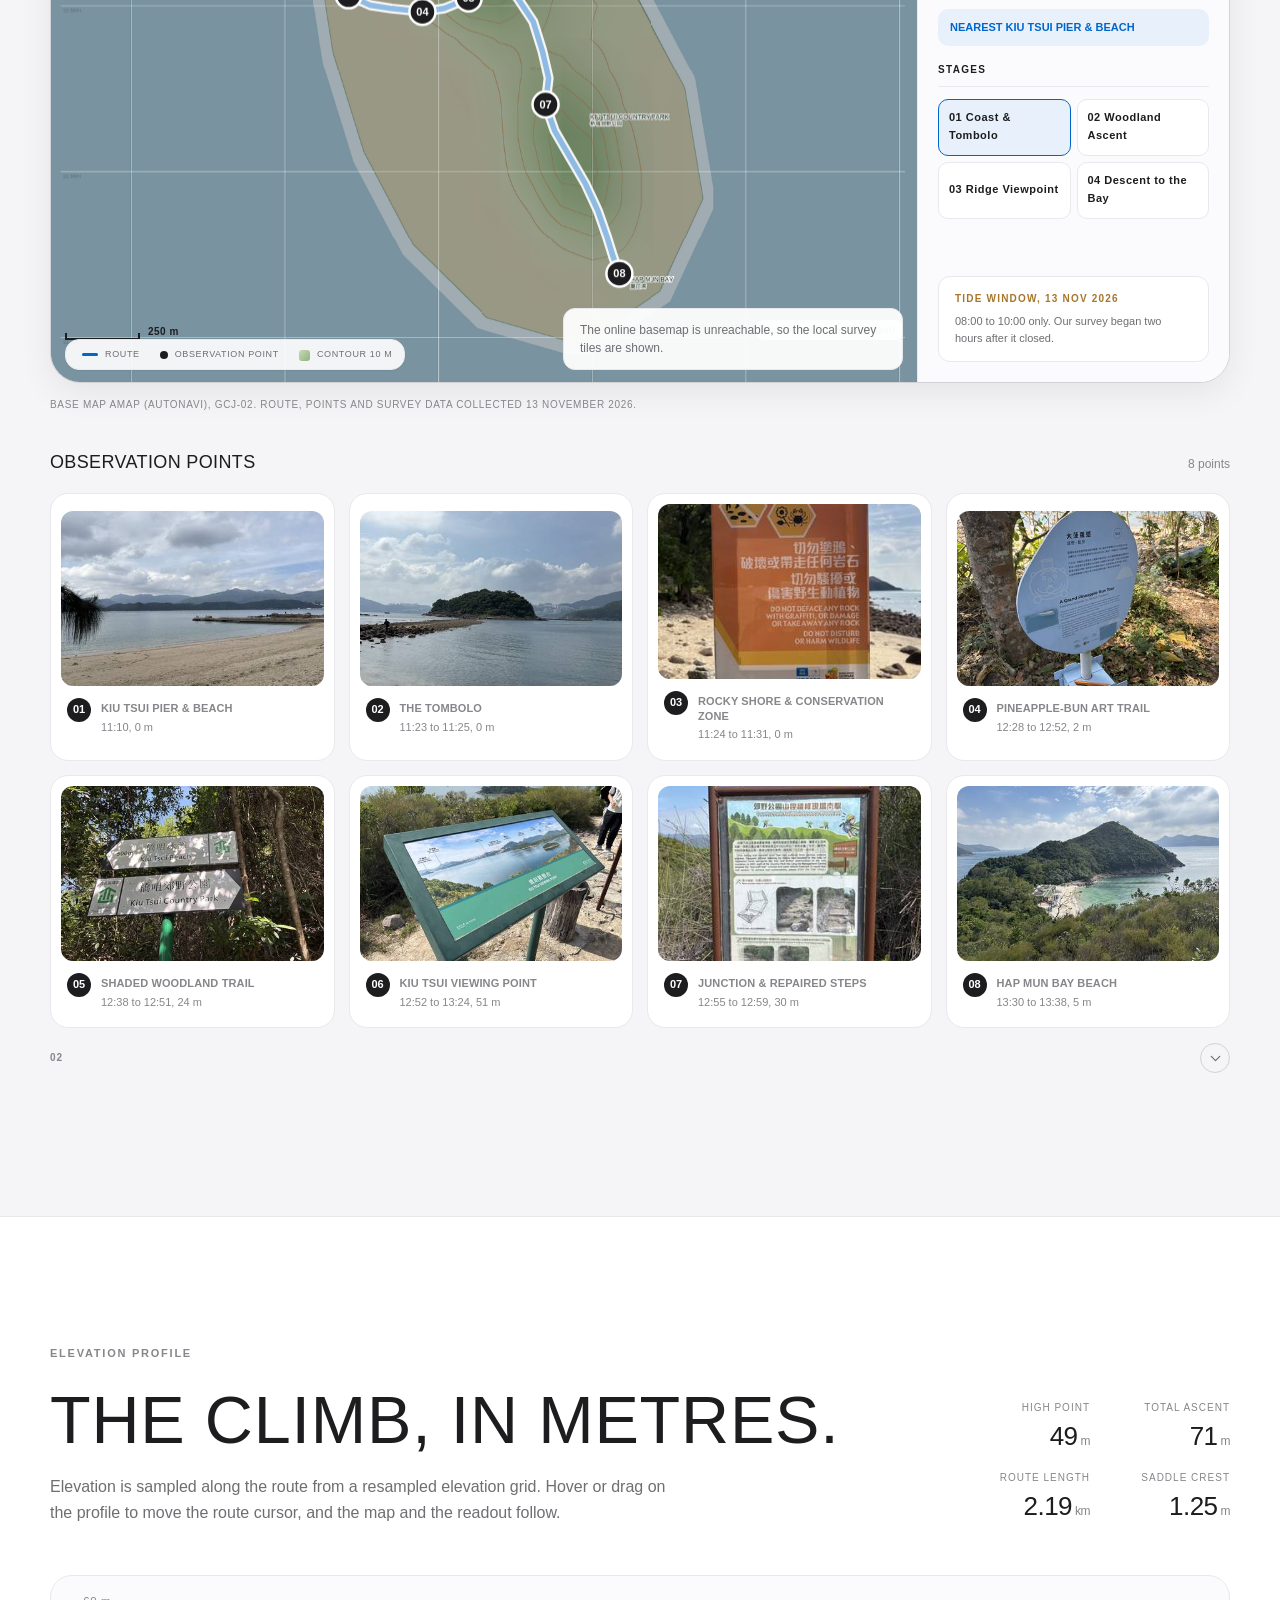
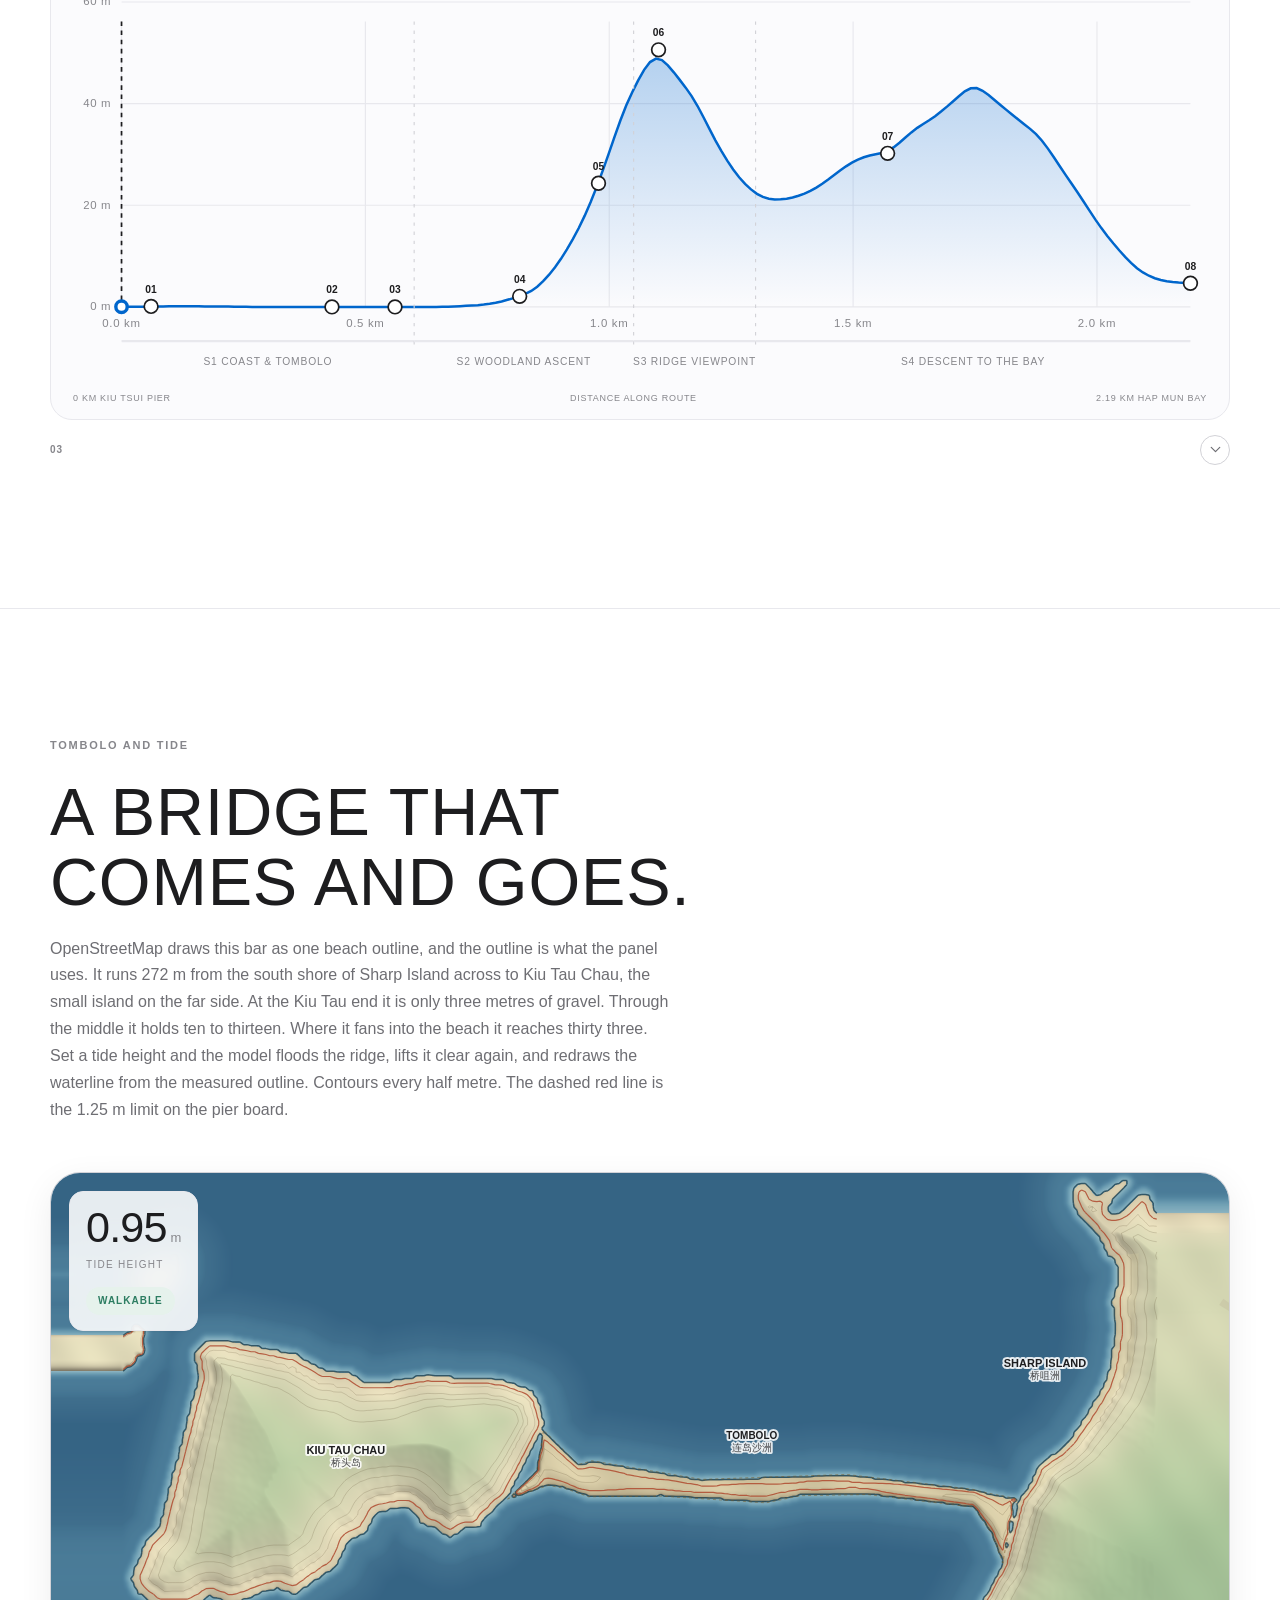
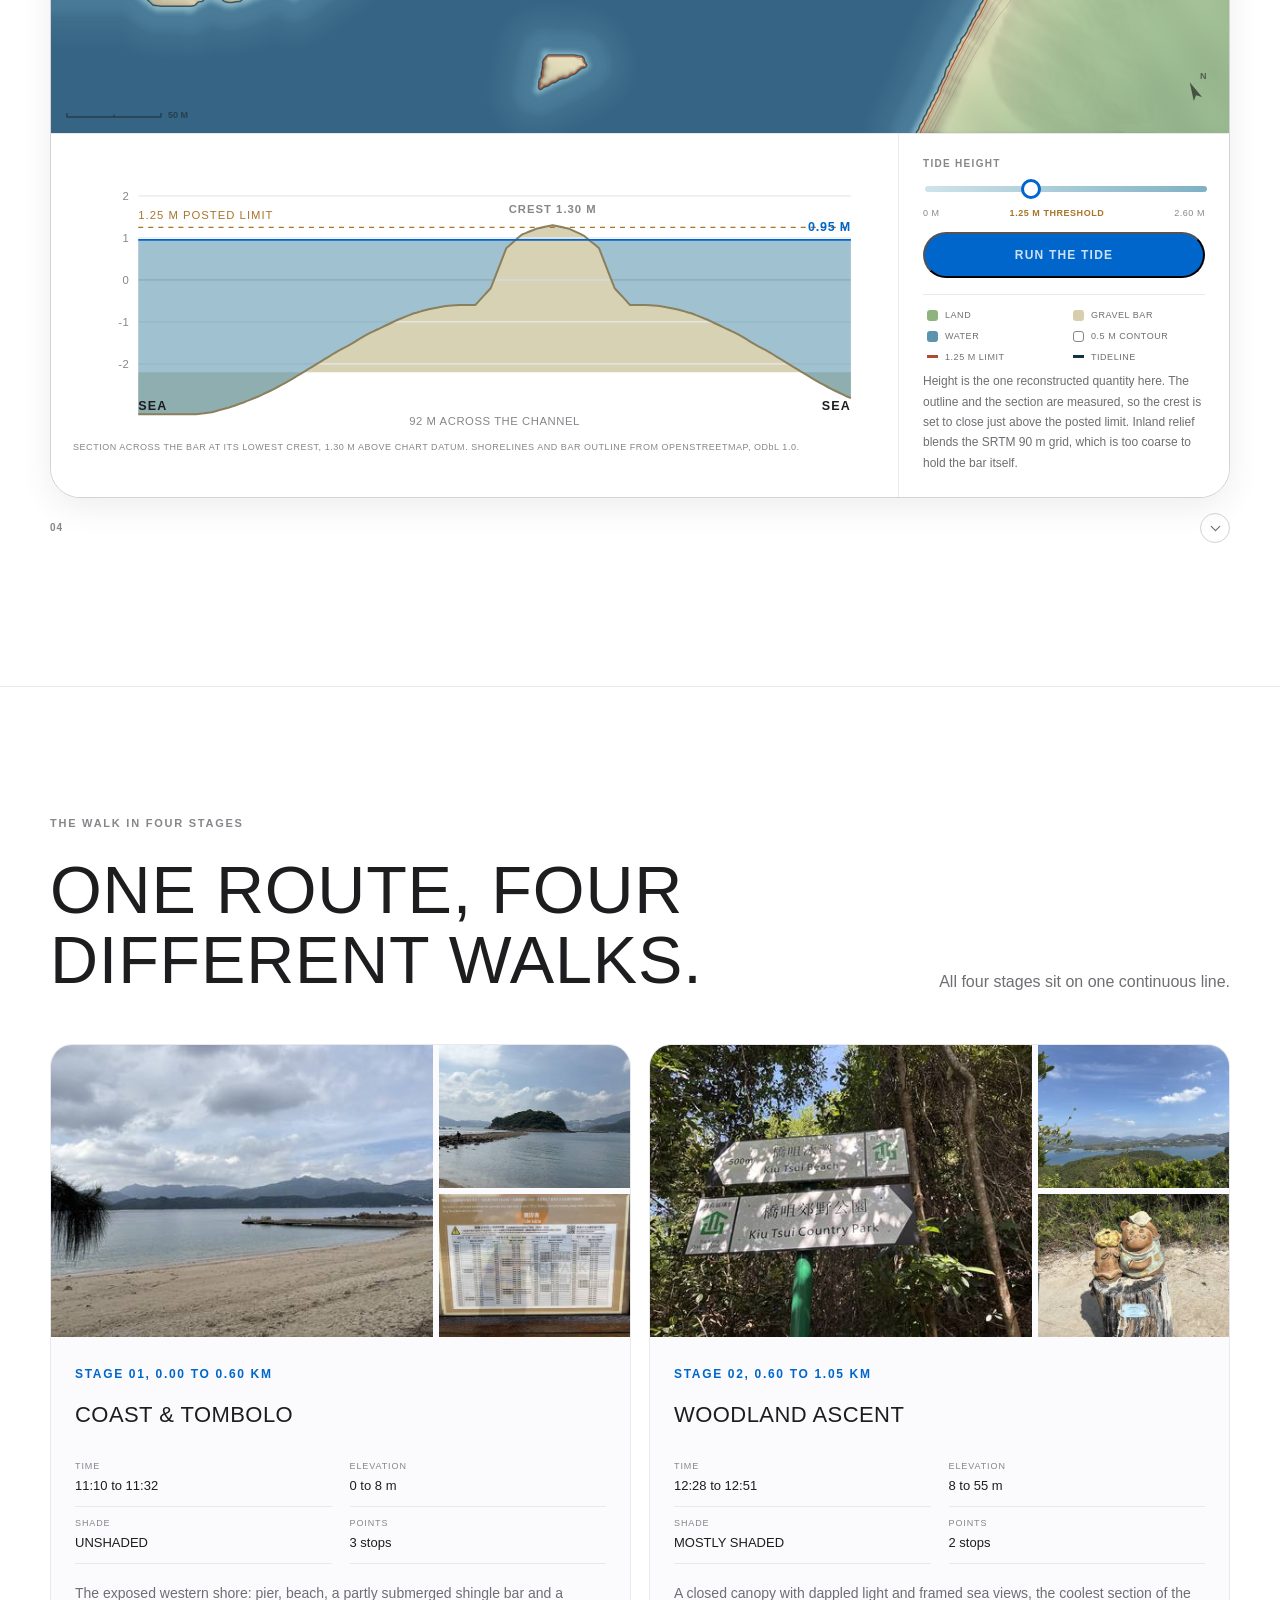
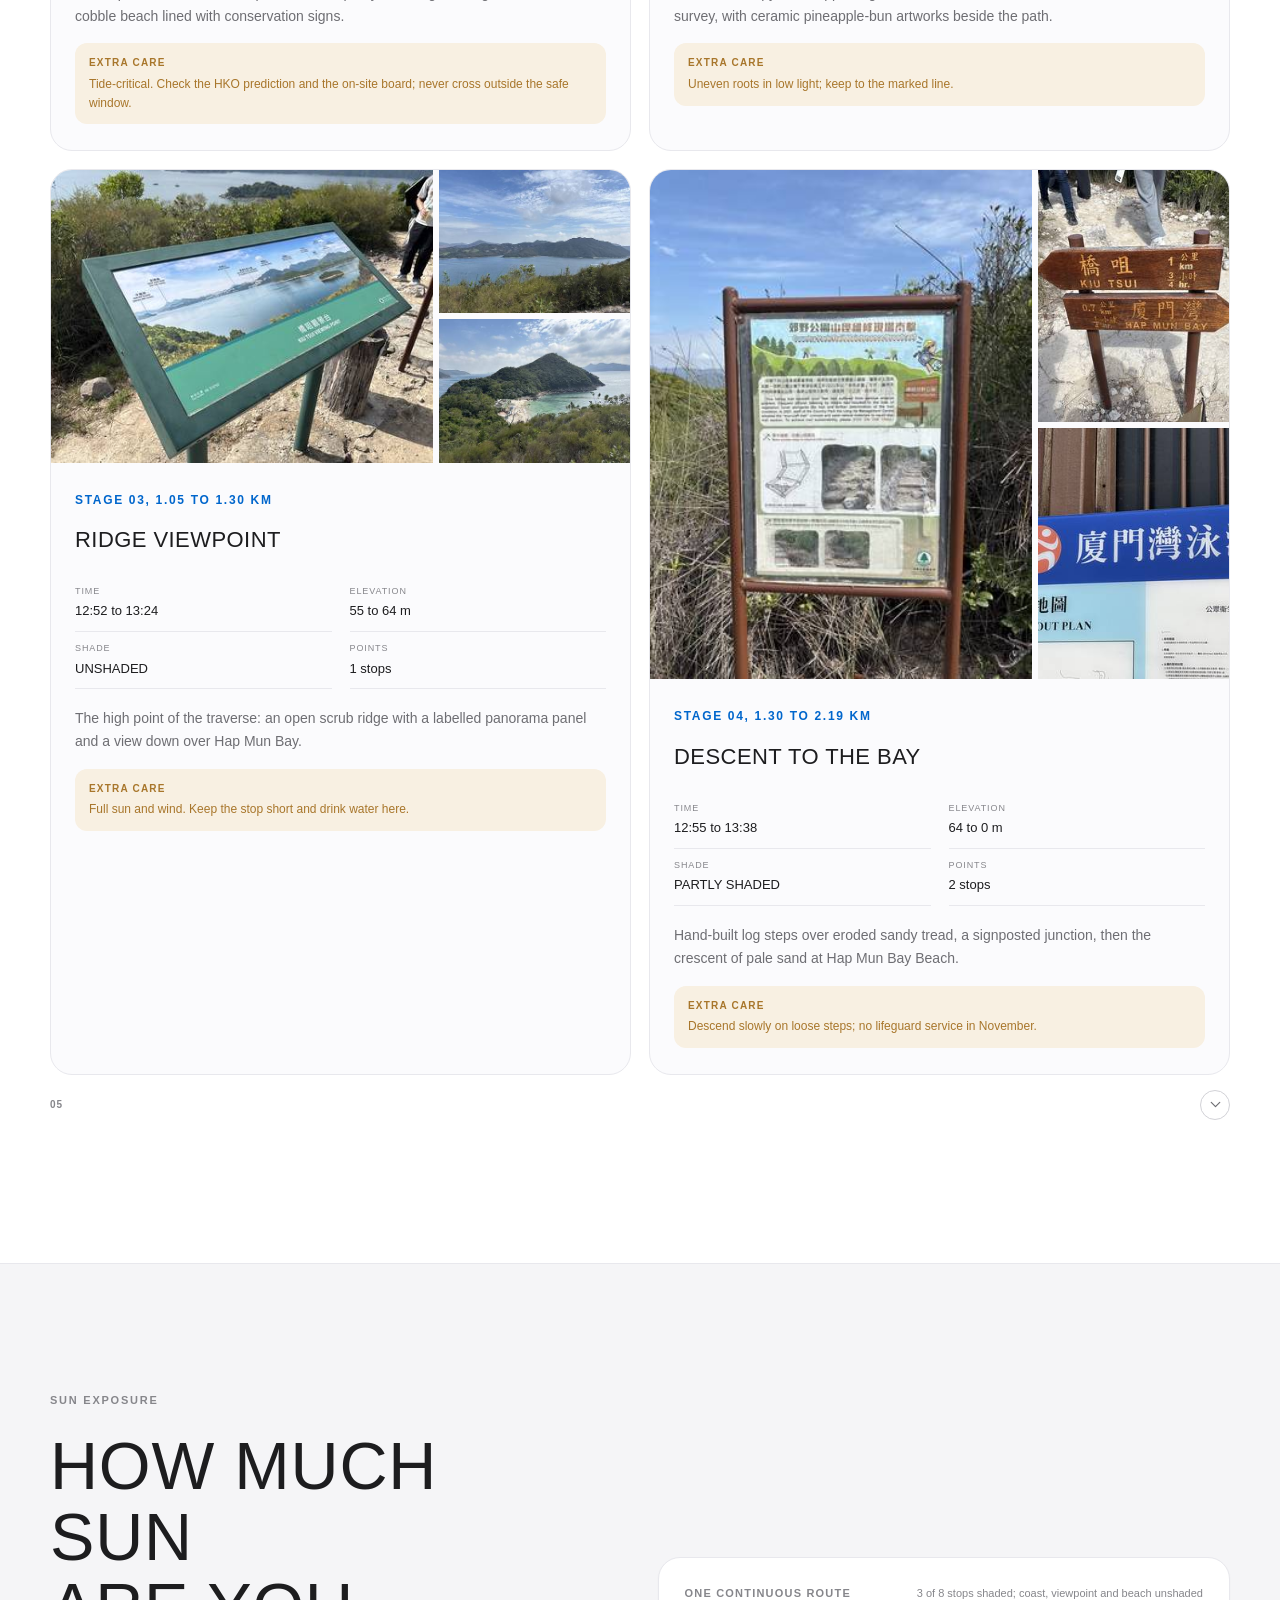
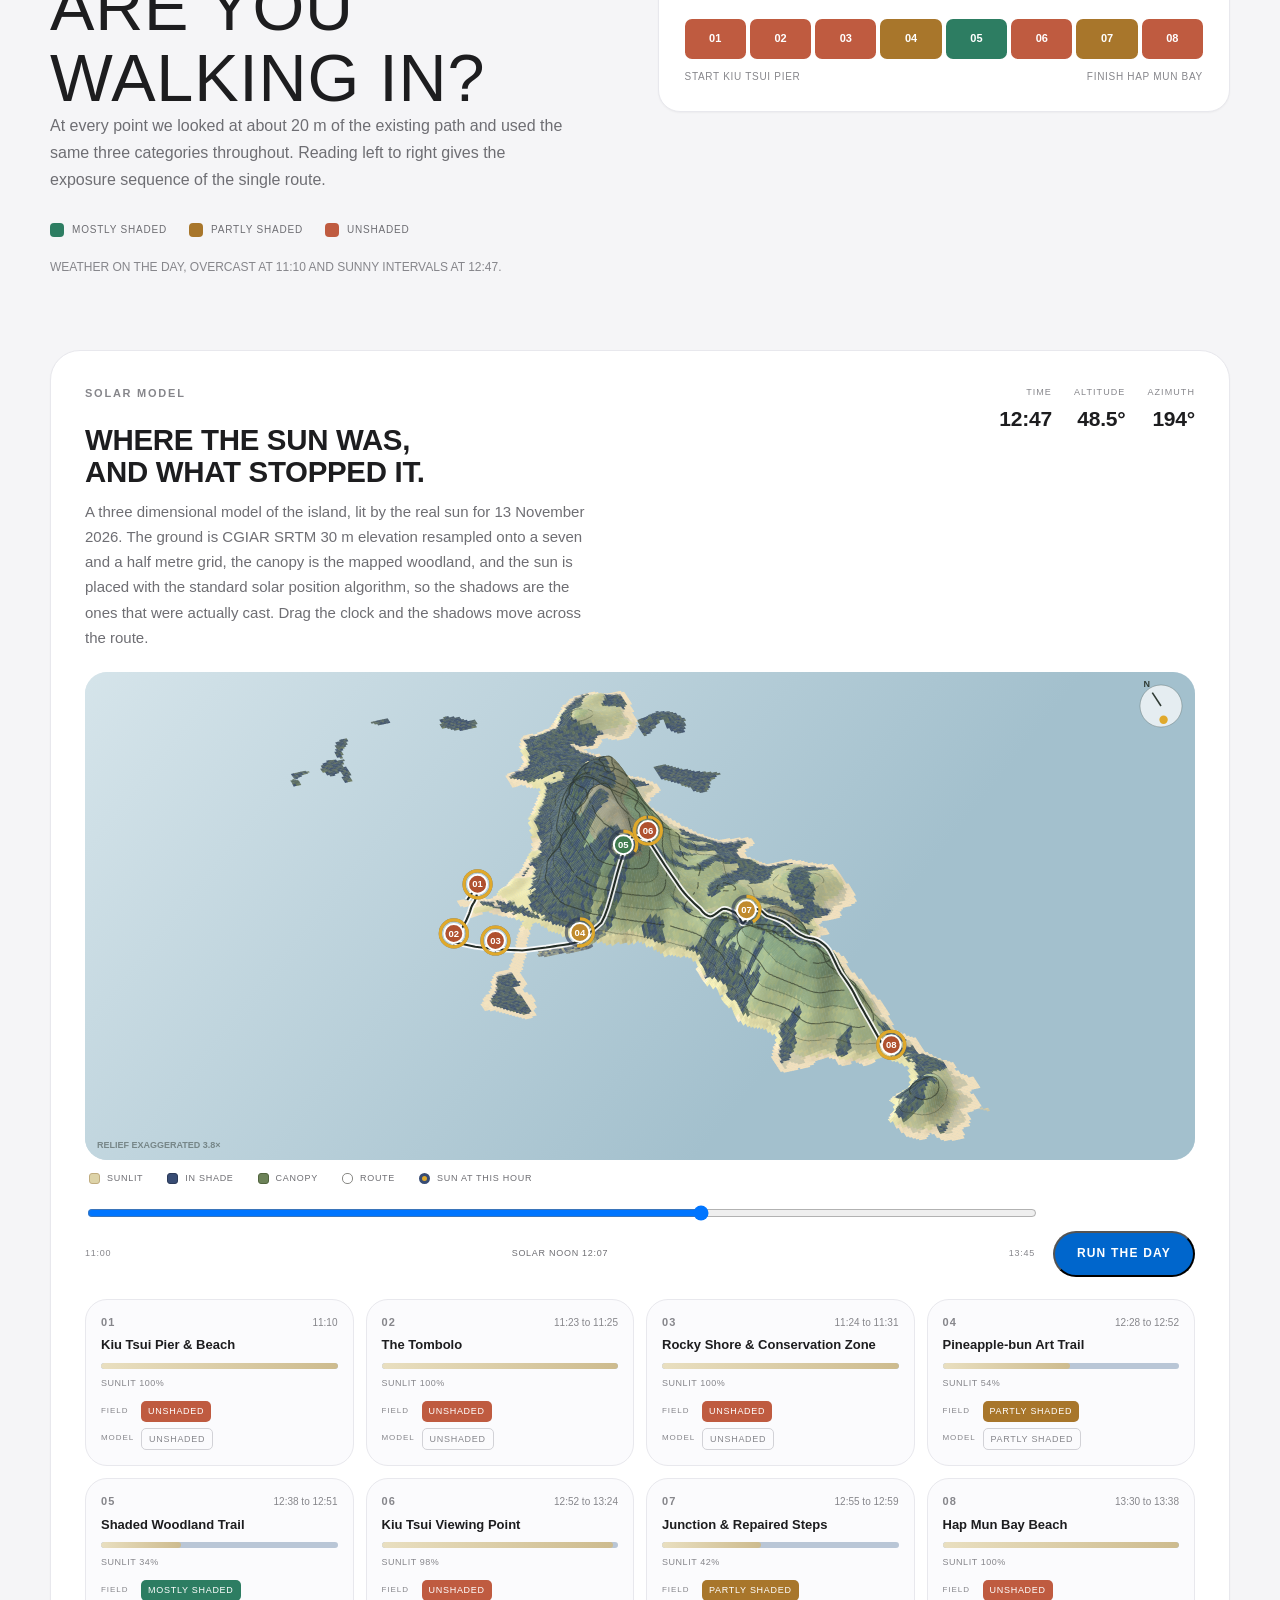
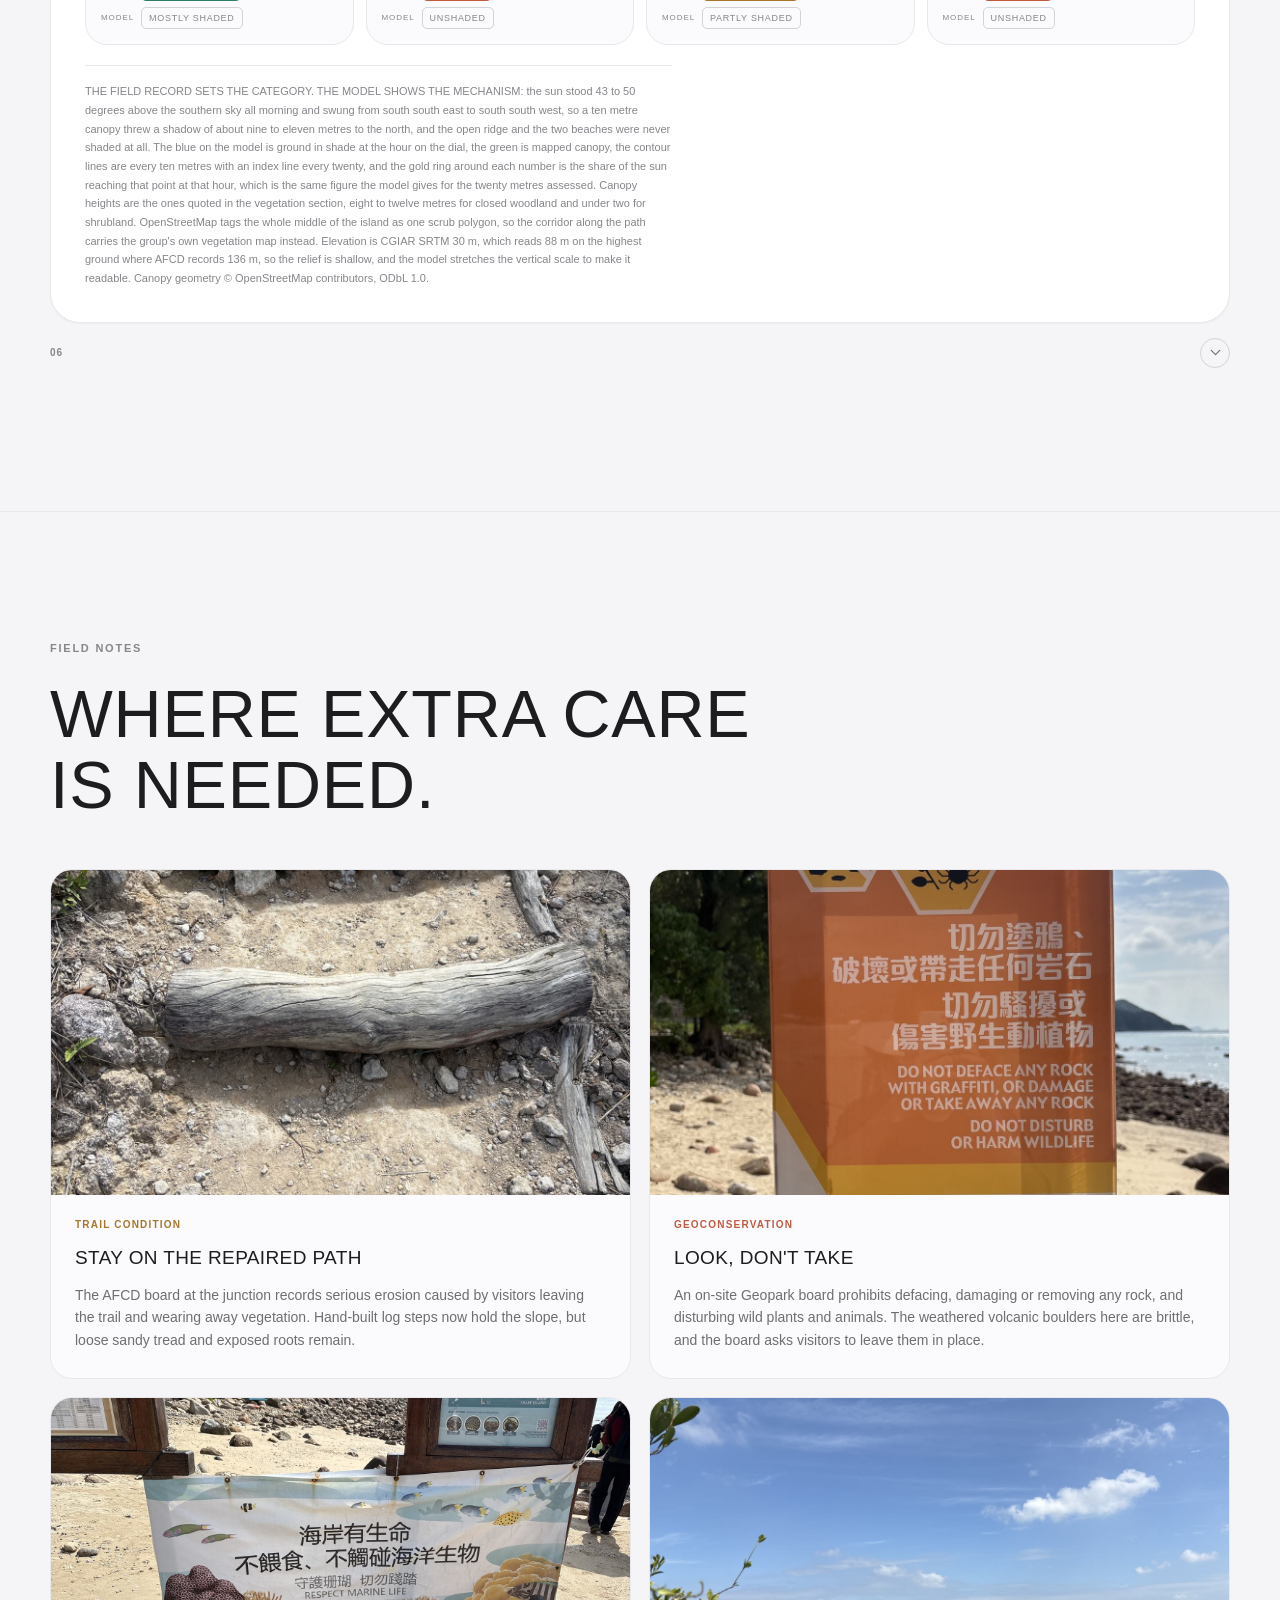
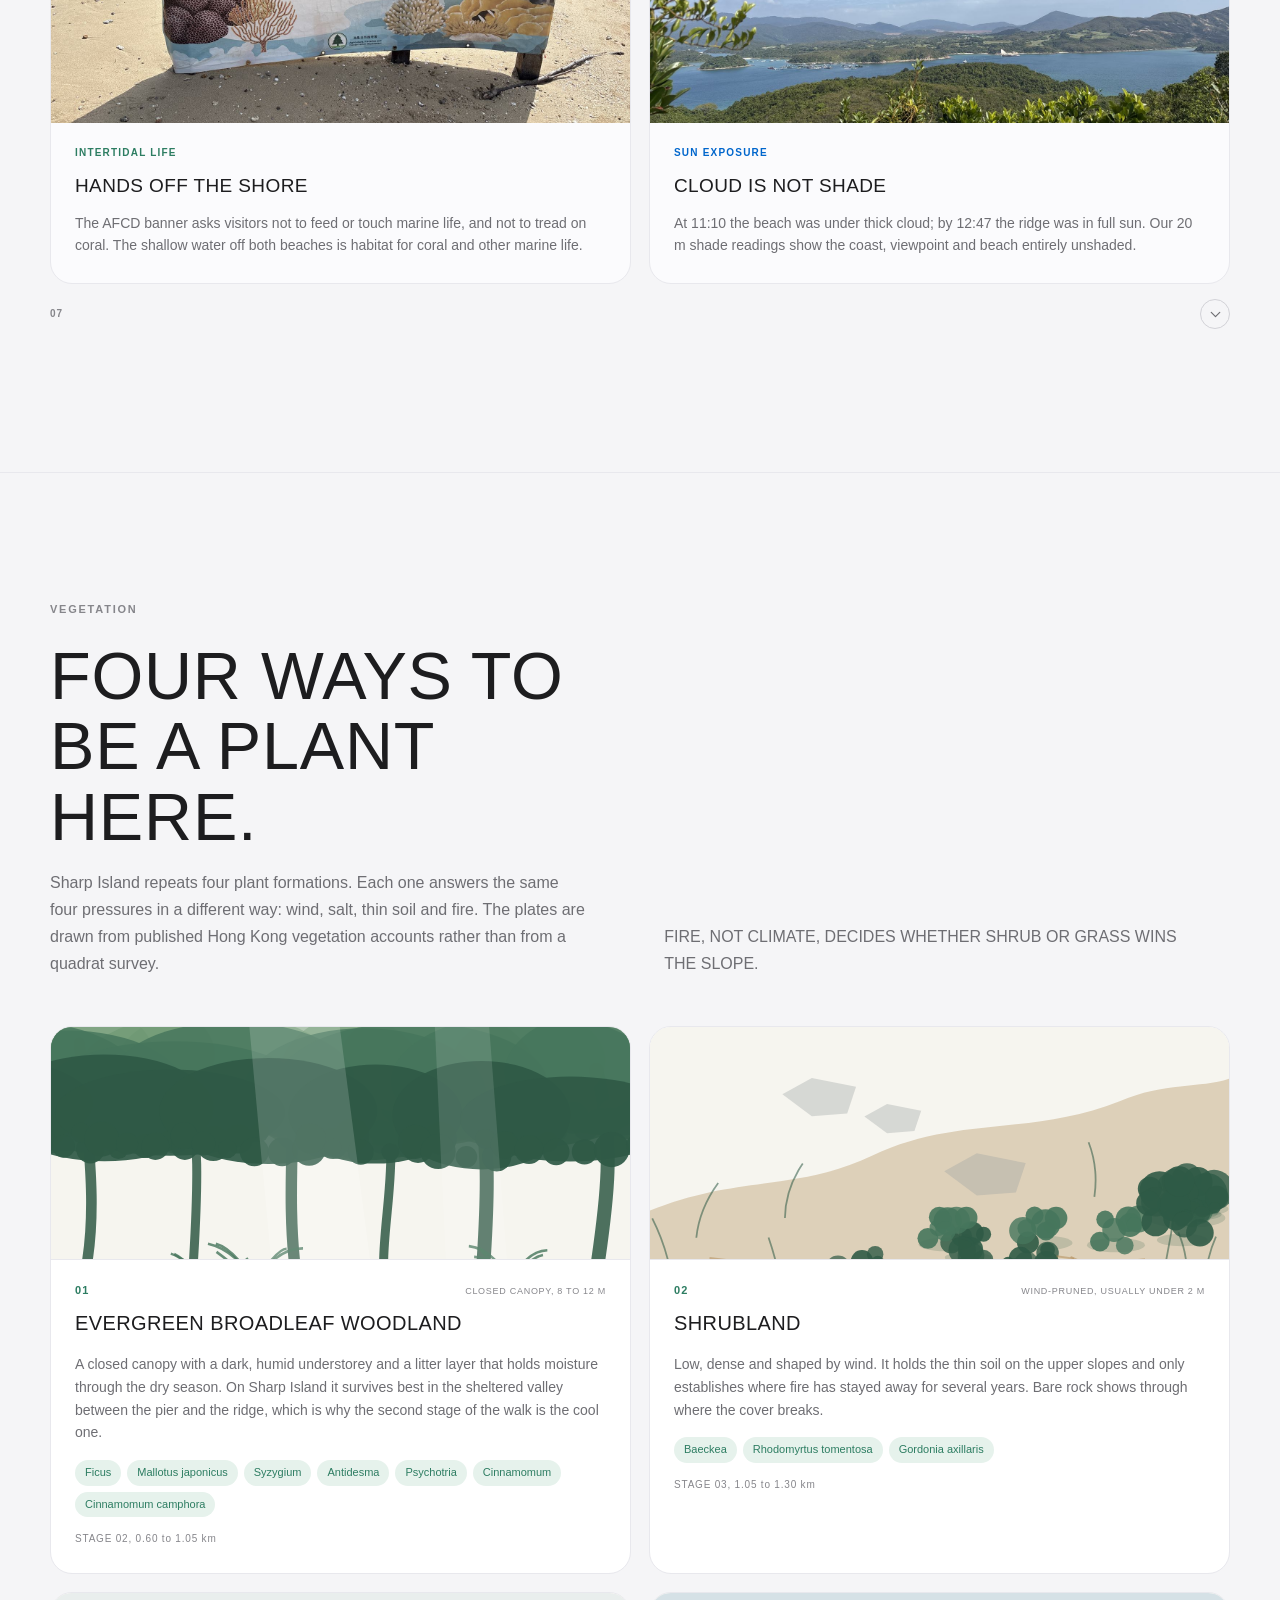
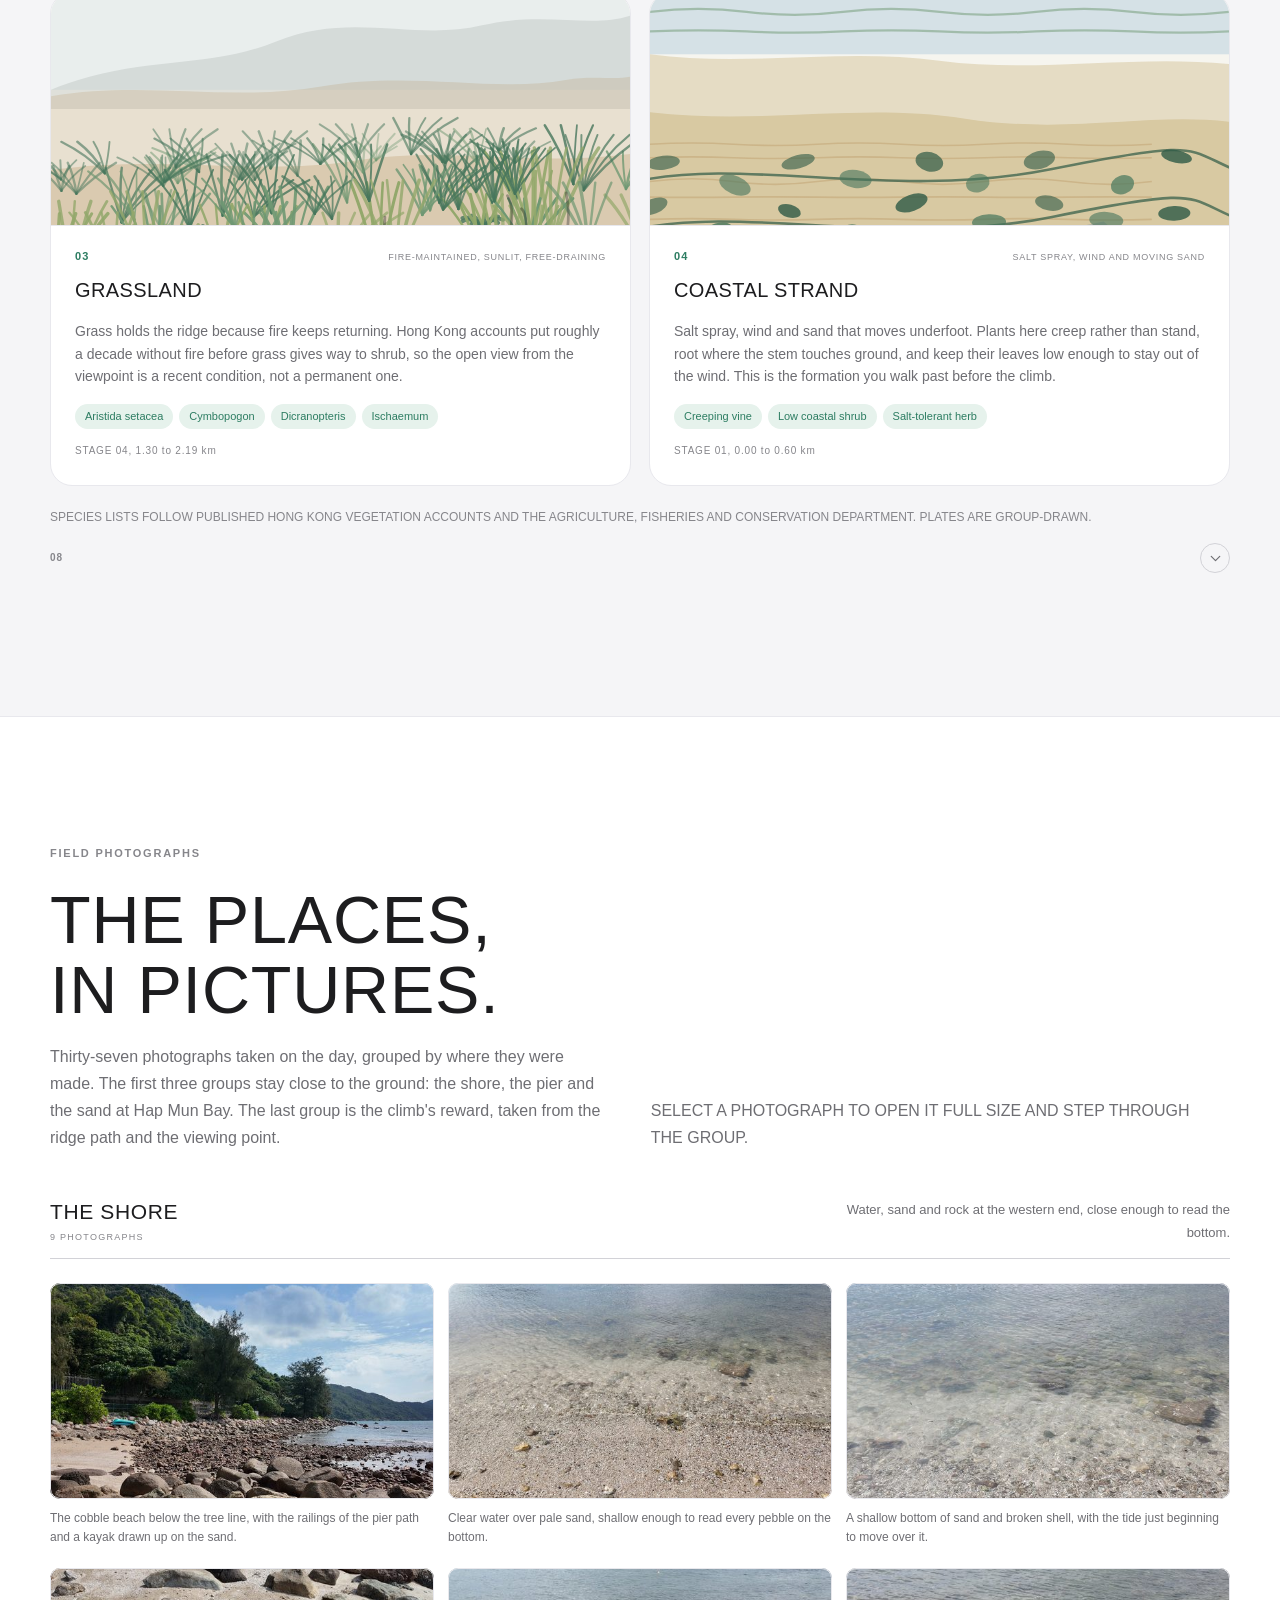
==== commit 8bbaa22e: "Halve the model grid and smooth the ground it draws Fifteen metres was one visible block on the scre" ====
--- a/index.html
+++ b/index.html
@@ -368,7 +368,7 @@
         <div class="sm-head-text">
           <p class="eyebrow"><span class="t-en">SOLAR MODEL</span><span class="t-hans">日照模型</span></p>
           <h3><span class="t-en">WHERE THE SUN WAS,<br>AND WHAT STOPPED IT.</span><span class="t-hans">太阳在哪里，什么挡住了它</span></h3>
-          <p class="body"><span class="t-en">A three dimensional model of the island, lit by the real sun for 13 November 2026. The ground is CGIAR SRTM 30 m elevation resampled onto a fifteen metre grid, the canopy is the mapped woodland, and the sun is placed with the standard solar position algorithm, so the shadows are the ones that were actually cast. Drag the clock and the shadows move across the route.</span><span class="t-hans">桥咀洲的三维模型，用 2026 年 11 月 13 日真实的太阳位置照明。地表是 CGIAR SRTM 30 米高程，重采样到 15 米网格；树冠来自已绘制的林地图斑；太阳位置用标准太阳方位算法计算，因此投影是当天真实投下的。拖动时间轴，影子便沿路线移动。</span></p>
+          <p class="body"><span class="t-en">A three dimensional model of the island, lit by the real sun for 13 November 2026. The ground is CGIAR SRTM 30 m elevation resampled onto a seven and a half metre grid, the canopy is the mapped woodland, and the sun is placed with the standard solar position algorithm, so the shadows are the ones that were actually cast. Drag the clock and the shadows move across the route.</span><span class="t-hans">桥咀洲的三维模型，用 2026 年 11 月 13 日真实的太阳位置照明。地表是 CGIAR SRTM 30 米高程，重采样到 7.5 米网格；树冠来自已绘制的林地图斑；太阳位置用标准太阳方位算法计算，因此投影是当天真实投下的。拖动时间轴，影子便沿路线移动。</span></p>
         </div>
         <dl class="sm-readout">
           <div><dt><span class="t-en">TIME</span><span class="t-hans">时间</span></dt><dd id="smClock">12:47</dd></div>
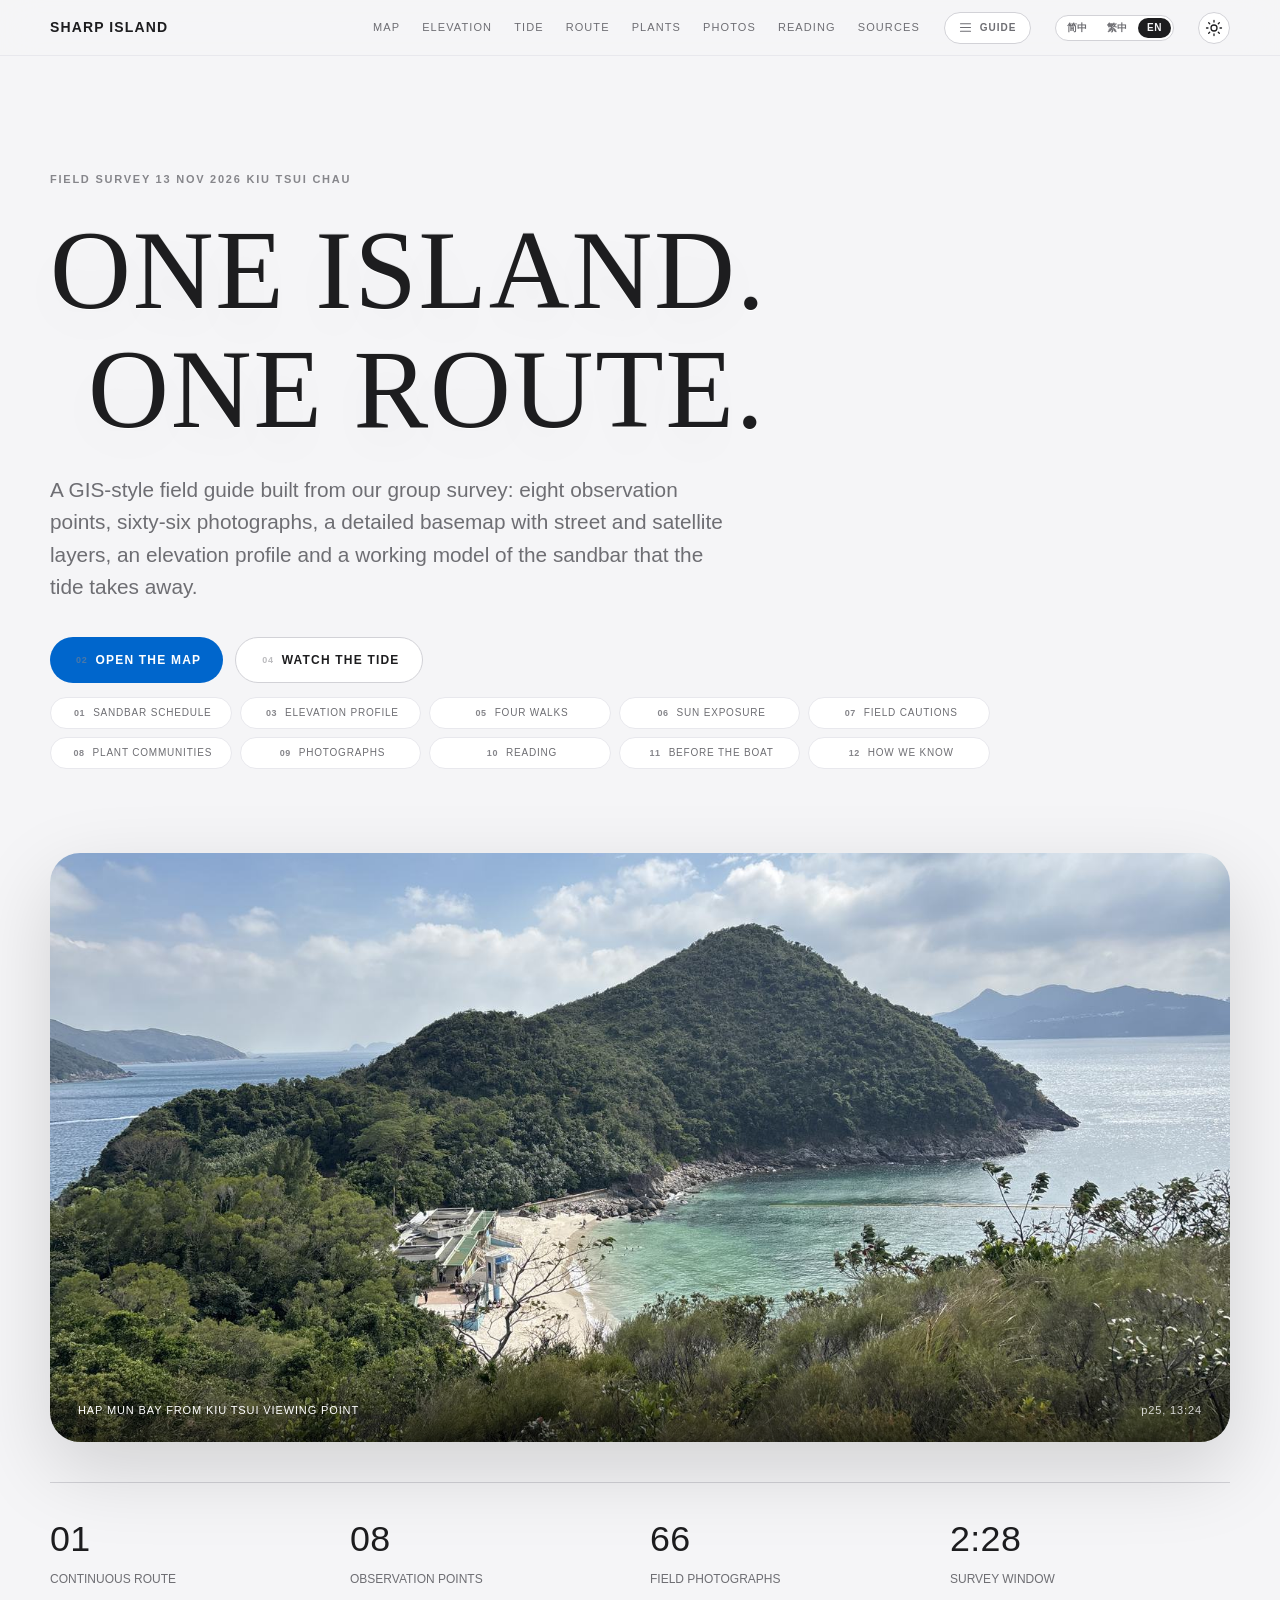
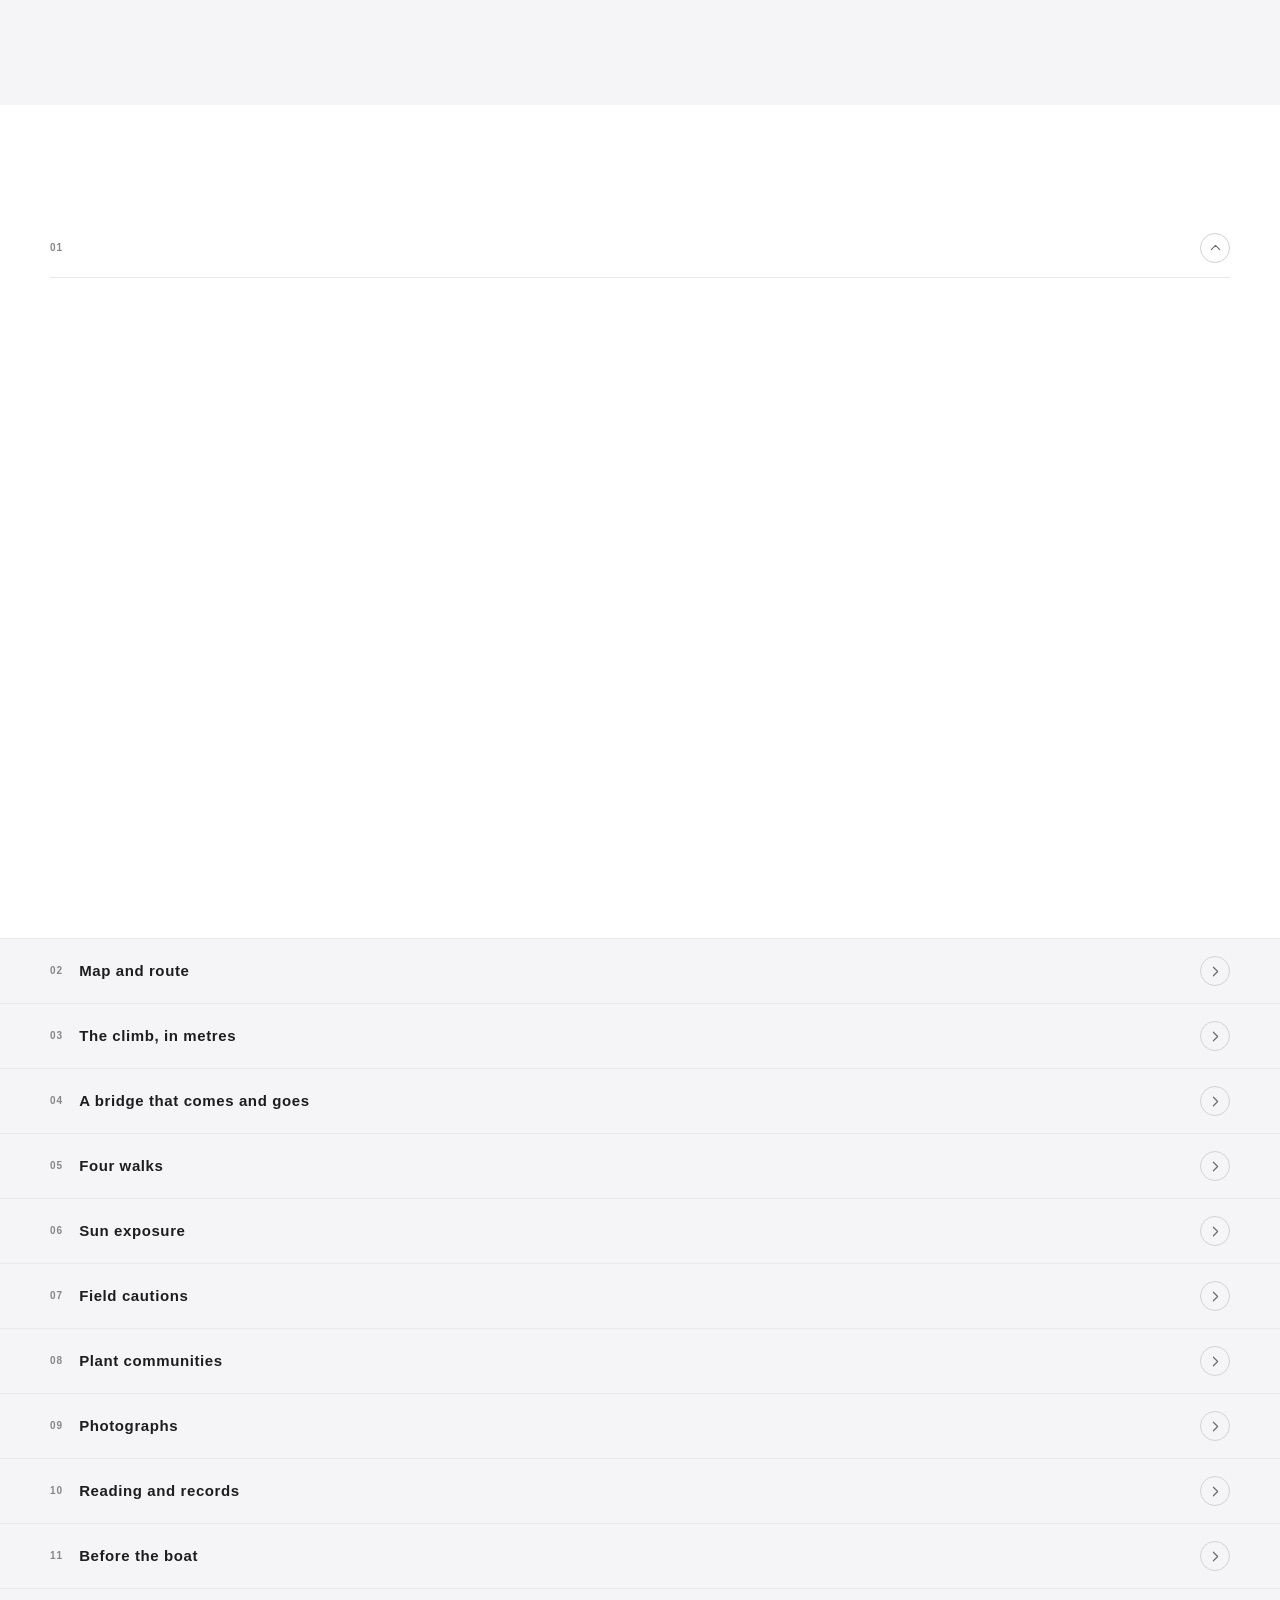
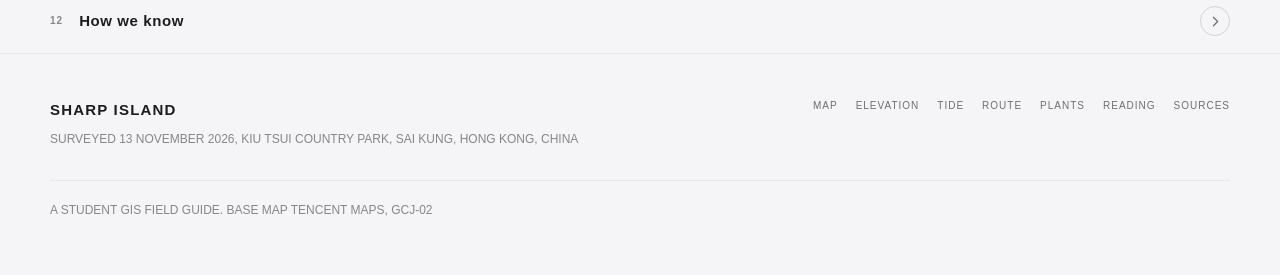
==== commit d4146513: "Open one part at a time, and set the title as a letterpress The guide now runs as an accordion. Open" ====
--- a/index.html
+++ b/index.html
@@ -132,7 +132,7 @@
     </button>
   </div>
 
-  <p class="guide-note"><span class="t-en">Fold a section down to its title to shorten the page, then reopen it when you need it. The setting is remembered.</span><span class="t-hans">把板块折叠成一行标题即可缩短页面，需要时再展开，设置会被记住。</span></p>
+  <p class="guide-note"><span class="t-en">The guide opens one section at a time: opening a section folds the other eleven away, so you can read one part without the rest. Your choice is remembered.</span><span class="t-hans">全篇一次只展开一个板块，打开一个，其余十一个自动折叠，读哪一段都行。选择会被记住。</span></p>
 
   <div class="guide-tools">
     <button class="guide-tool" id="guideExpandAll"><span class="t-en">EXPAND ALL</span><span class="t-hans">全部展开</span></button>
@@ -148,7 +148,7 @@
 <header class="hero wrap">
   <div class="hero-copy reveal">
     <p class="eyebrow"><span class="t-en">FIELD SURVEY <span class="js-date-en">13 NOV 2026</span> KIU TSUI CHAU</span><span class="t-hans">桥咀洲实地考察 <span class="js-date-zh">2026 年 11 月 13 日</span></span></p>
-    <h1><span class="t-en">ONE ISLAND.<br>ONE ROUTE.</span><span class="t-hans">一座岛。<br>一条路线。</span></h1>
+    <h1><span class="t-en"><span class="l1">ONE ISLAND.</span><span class="l2">ONE ROUTE.</span></span><span class="t-hans"><span class="l1">一座岛。</span><span class="l2">一条路线。</span></span></h1>
     <p class="hero-tag t-hans">一条路线，走完桥咀洲</p>
     <p class="lede"><span class="t-en">A GIS-style field guide built from our group survey: eight observation points, sixty-six photographs, a detailed basemap with street and satellite layers, an elevation profile and a working model of the sandbar that the tide takes away.</span><span class="t-hans">以小组实地考察为底本的地理信息式指南：八个观察点、六十六张照片、一幅可切换街道与卫星的精细底图、一条海拔剖面，以及一座会随潮汐消失的沙洲模型。</span></p>
     <div class="hero-actions">
--- a/styles.css
+++ b/styles.css
@@ -50,6 +50,18 @@
   --font-display: "SF Pro Display", -apple-system, BlinkMacSystemFont,
                   "PingFang SC", "DengXian Light", "DengXian",
                   "Helvetica Neue", "Microsoft YaHei", sans-serif;
+  /* The title is printed rather than rendered. A carver cutting a block
+     works in a high-contrast serif: Songti for the Chinese, an old-style
+     Didone for the Latin. These are the faces that carry the bitten edge
+     of ink on paper. */
+  --font-print: "Songti TC", "Songti SC", STSong, "LiSong Pro", "SimSun",
+                "Yu Mincho", "Source Han Serif SC", "Noto Serif CJK SC", serif;
+  --font-print-en: "Iowan Old Style", "Hoefler Text", Baskerville, "Big Caslon",
+                   "Times New Roman", Georgia, serif;
+  /* The impression: a hairline of light under the stroke and a soft shade
+     over it, so the letters sit down into the paper. */
+  --press-hi: rgba(255,255,255,.92);
+  --press-lo: rgba(0,0,0,.07);
 }
 
 html[data-theme="dark"] {
@@ -86,6 +98,8 @@
   --shadow-sm: 0 1px 2px rgba(0,0,0,.4);
   --shadow-md: 0 10px 34px rgba(0,0,0,.5);
   --shadow-lg: 0 28px 80px rgba(0,0,0,.7);
+  --press-hi: rgba(255,255,255,.18);
+  --press-lo: rgba(0,0,0,.55);
 }
 
 * { box-sizing: border-box; }
@@ -205,16 +219,18 @@
    the only thing left when the section is folded, so the page can be read
    as a list of parts and opened where it is wanted. */
 .fold-bar { display: flex; width: min(var(--max), calc(100% - 48px)); margin-inline: auto;
-  align-items: center; gap: 16px; padding: 15px 0; text-align: left; color: var(--ink);
+  align-items: center; gap: 16px; padding: 17px 0; text-align: left; color: var(--ink);
   border: 0; background: none; font: inherit; transition: color .25s; }
 .fold-bar:hover { color: var(--blue); }
 .section { position: relative; }
-.section.is-folded { padding: 0; }
+/* A folded part is only a line in the table of contents, so it takes the
+   page colour rather than the panel colour of the part it would have been. */
+.section.is-folded { padding: 0; background: none; }
 .section.is-folded .fold-body { display: none; }
-/* A folded section is just a line of text between two rules, the same
-   weight as the rule that separates two open sections. */
-.section.is-folded .fold-bar { border-top: 1px solid var(--line-soft); }
-.section.is-folded:last-of-type .fold-bar { border-bottom: 1px solid var(--line-soft); }
+/* The rule between two parts is drawn on the section itself, so it does not
+   double up when a part is folded. Open, the bar becomes that rule: the
+   number of the part at one end, the control that closes it at the other. */
+.section:not(.is-folded) .fold-bar { padding: 0 0 14px; border-bottom: 1px solid var(--line-soft); }
 .fold-num { font-size: 10px; font-weight: 700; letter-spacing: .1em; color: var(--faint); }
 .fold-titles { display: flex; flex-direction: column; gap: 3px; min-width: 0; }
 .fold-titles .t-en { font-size: 15px; font-weight: 600; letter-spacing: .04em; }
@@ -228,8 +244,9 @@
    quiet handle at the top. Folded, it becomes the heading itself. */
 .fold-bar .fold-titles { opacity: 0; height: 0; overflow: hidden; }
 .section.is-folded .fold-bar .fold-titles { opacity: 1; height: auto; overflow: visible; }
-.section.is-folded .fold-bar { padding: 15px 0; }
-.fold-mark svg { transition: transform .3s var(--ease); }
+/* Folded, the arrow points along the row; open, it points back up, the way
+   the part closes again. */
+.fold-mark svg { transition: transform .3s var(--ease); transform: rotate(180deg); }
 .section.is-folded .fold-mark svg { transform: rotate(-90deg); }
 
 /* ---------- the guide panel ---------- */
@@ -264,16 +281,22 @@
 .guide-text .t-hans, .guide-text .t-hant { font-size: 12px; font-weight: 400; color: var(--faint); letter-spacing: .01em; }
 html[data-lang="en"] .guide-text .t-hans, html[data-lang="en"] .guide-text .t-hant { display: none; }
 html[data-lang="zh-hans"] .guide-text .t-en, html[data-lang="zh-hant"] .guide-text .t-en { display: none; }
-/* The small square on the right folds one section without leaving the panel. */
+/* The small square on the right shows the state of its section: a plus for a
+   part that is folded away, a filled minus for the one that is open. Only
+   the open part is marked in colour, so the panel reads as one blue step in
+   a list of twelve. */
 .guide-fold { flex: none; width: 20px; height: 20px; border: 1px solid var(--line); border-radius: 6px;
   background: var(--surface); position: relative; transition: border-color .25s, background .25s; }
 .guide-fold::before, .guide-fold::after { content: ""; position: absolute; inset: 50% 5px auto; height: 1px;
   background: var(--muted); transform: translateY(-50%); }
 .guide-fold::after { transform: translateY(-50%) rotate(90deg); transition: transform .25s; }
 .guide-fold:hover { border-color: var(--faint); }
-.guide-fold.is-folded { background: var(--blue); border-color: var(--blue); }
-.guide-fold.is-folded::before { background: #fff; }
-.guide-fold.is-folded::after { background: #fff; transform: translateY(-50%) rotate(0deg); }
+.guide-fold.is-folded { background: var(--surface); border-color: var(--line); }
+.guide-fold.is-folded::before { background: var(--muted); }
+.guide-fold.is-folded::after { background: var(--muted); transform: translateY(-50%) rotate(90deg); }
+.guide-fold:not(.is-folded) { background: var(--blue); border-color: var(--blue); }
+.guide-fold:not(.is-folded)::before { background: #fff; }
+.guide-fold:not(.is-folded)::after { background: #fff; transform: translateY(-50%) rotate(0deg); }
 .guide-foot { margin-top: auto; padding-top: 16px; border-top: 1px solid var(--line-soft);
   font-size: 11px; line-height: 1.6; color: var(--faint); }
 
@@ -309,7 +332,28 @@
 /* ---------- hero ---------- */
 .hero { padding-top: clamp(70px, 9vw, 118px); padding-bottom: clamp(70px, 9vw, 120px); }
 .hero-copy { max-width: 940px; }
-.hero h1 { letter-spacing: .018em; }
+/* The title is the one piece of type on the page that is printed rather
+   than rendered: a high-contrast serif, inked down into the paper. The two
+   lines are set on separate blocks so the second can be indented the way a
+   compositor would indent it. */
+.hero h1 {
+  font-family: var(--font-print-en);
+  font-weight: 400;
+  letter-spacing: .006em;
+  line-height: 1.06;
+  text-shadow: 0 1px 0 var(--press-hi), 0 -1px 0 var(--press-lo),
+               0 20px 44px rgba(0,0,0,.045);
+}
+.hero h1 .t-en { font-family: var(--font-print-en); letter-spacing: .016em; }
+.hero h1 .t-hans, .hero h1 .t-hant {
+  font-family: var(--font-print);
+  font-weight: 700;
+  font-size: .74em;
+  letter-spacing: .09em;
+  line-height: 1.26;
+}
+.hero h1 .l1, .hero h1 .l2 { display: block; }
+.hero h1 .l2 { padding-left: .34em; }
 .hero-tag { margin-top: 18px; font-size: clamp(1rem, 1.8vw, 1.3rem); color: var(--faint); letter-spacing: .12em; }
 .lede { margin: 26px 0 0; max-width: 680px; font-size: clamp(1.05rem, 1.7vw, 1.3rem); line-height: 1.55; color: var(--muted); text-wrap: pretty; }
 .hero-actions { display: flex; flex-wrap: wrap; gap: 12px; margin-top: 34px; }
@@ -851,7 +895,8 @@
   .lang-btn { padding: 4px 7px; font-size: 9px; }
   .nav-links { gap: 13px; }
   .nav-links a { font-size: 10px; }
-  .brand { flex: none; }
+  .brand { flex: none; font-size: 12.5px; letter-spacing: .06em; }
+  .brand .t-hans, .brand .t-hant { font-size: 12px; }
   /* eight links will not fit a phone, so the three the page can live without go */
   .nav-links a:nth-child(2), .nav-links a:nth-child(5), .nav-links a:nth-child(7) { display: none; }
   .hero { padding-top: 54px; }
@@ -918,6 +963,13 @@
   .lb-prev { left: 8px; } .lb-next { right: 8px; }
 }
 
+/* On the narrowest phones the bar cannot carry the name of the guide as
+   well as its mark, so the mark is left on its own. */
+@media (max-width: 460px) {
+  .nav-guide { width: 32px; padding: 0; justify-content: center; }
+  .nav-guide .t-en, .nav-guide .t-hans, .nav-guide .t-hant { display: none; }
+}
+
 @media (prefers-reduced-motion: reduce) {
   html { scroll-behavior: auto; }
   *, *::before, *::after { animation-duration: .01ms !important; transition-duration: .01ms !important; }
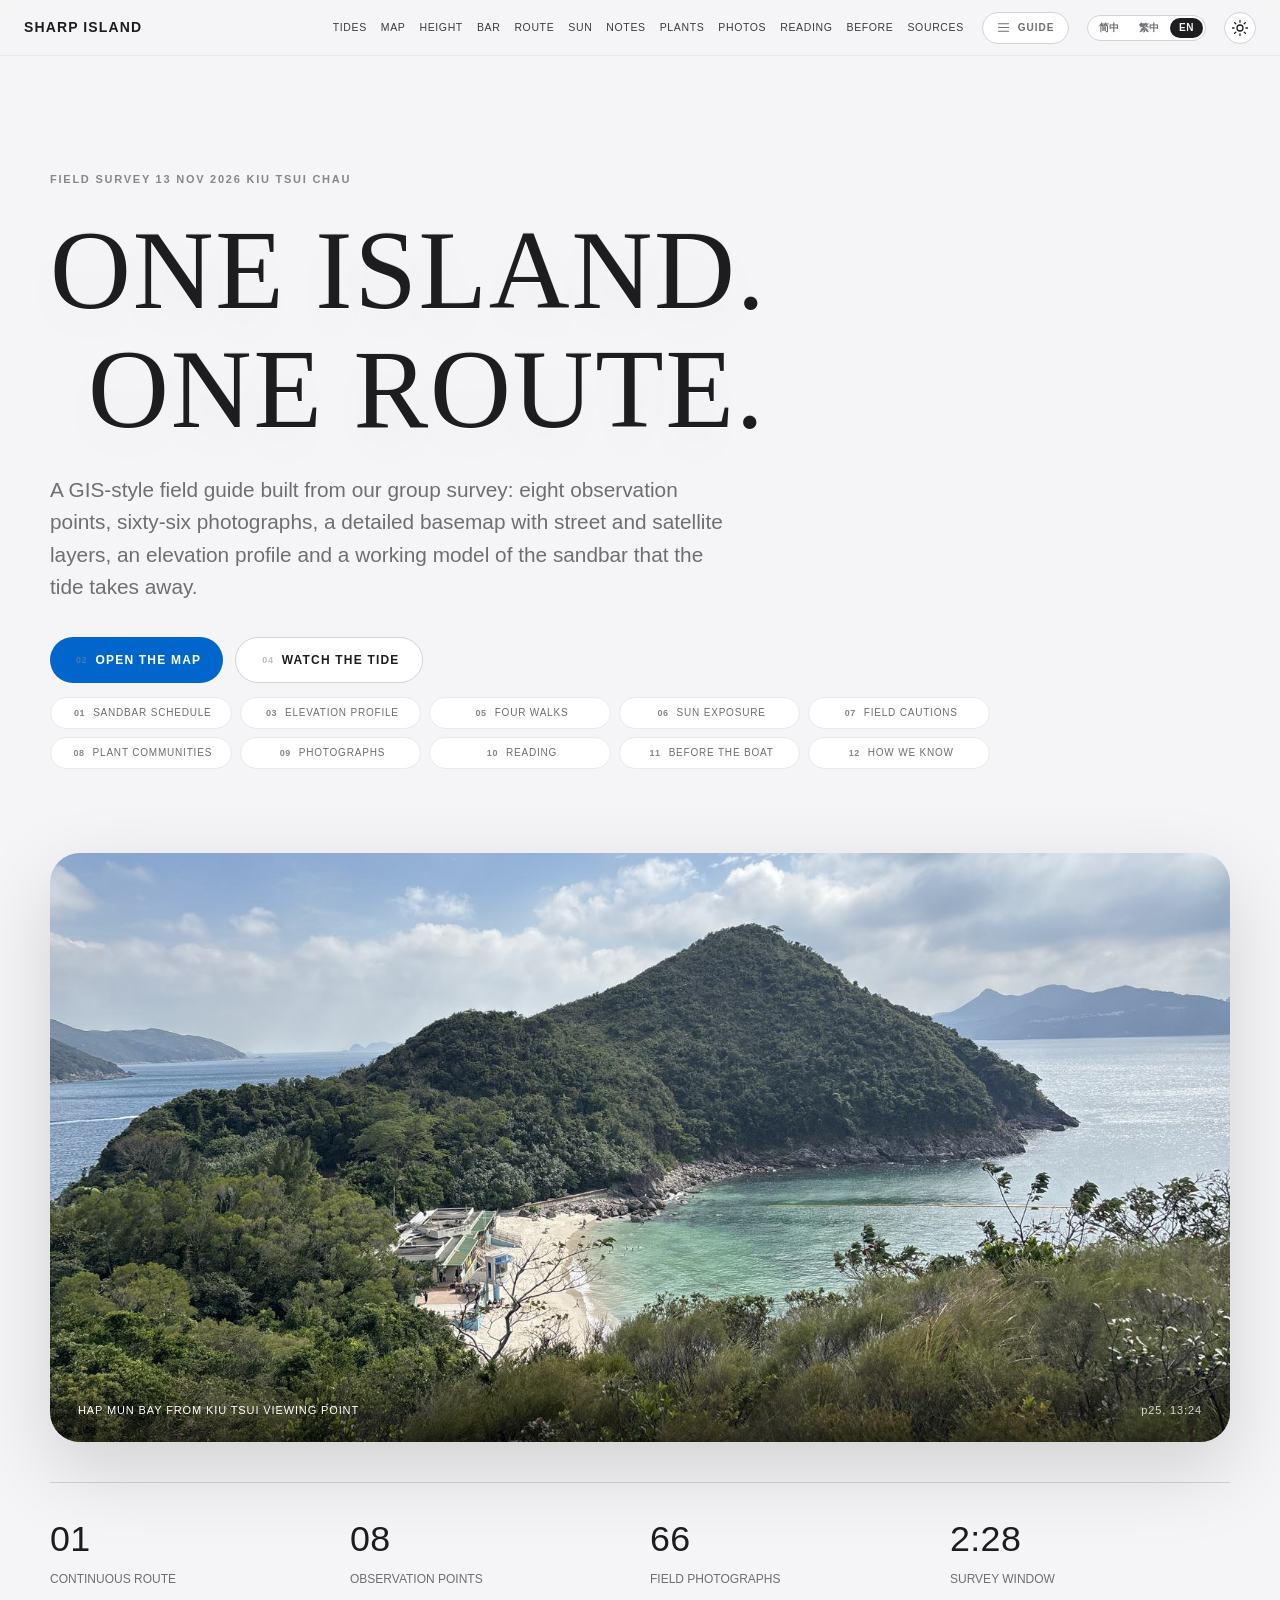
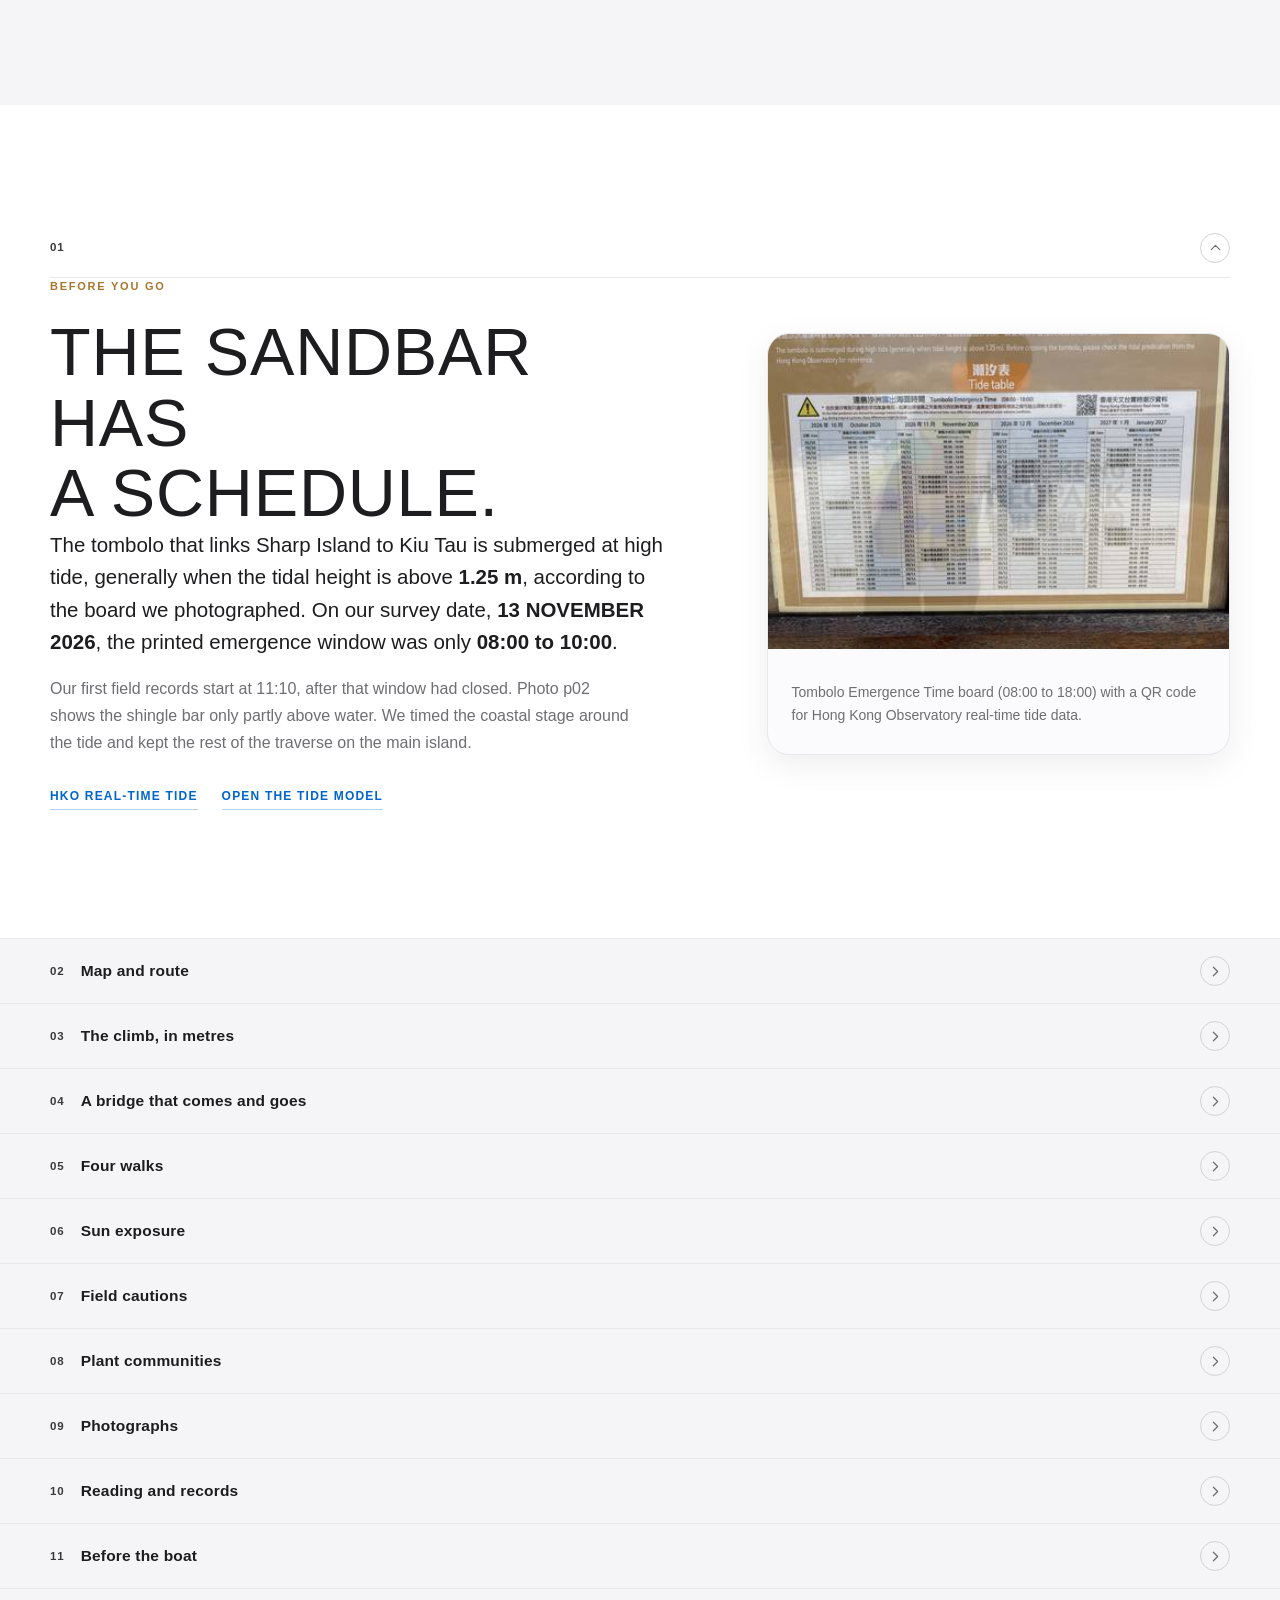
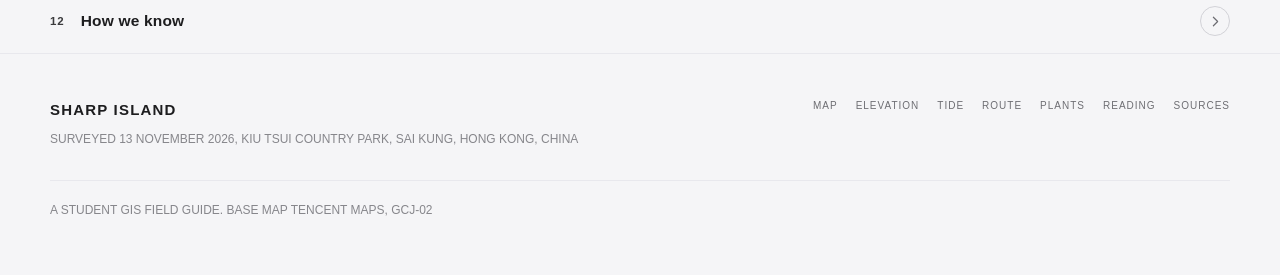
==== commit 1bcd8598: "Name all twelve parts in the bar at the top The bar across the top carried eight of the twelve parts" ====
--- a/index.html
+++ b/index.html
@@ -93,14 +93,21 @@
 <nav class="nav" aria-label="Main navigation">
   <div class="nav-inner">
     <a class="brand" href="#top"><span class="t-en">SHARP ISLAND</span><span class="t-hans">桥咀洲</span></a>
+    <!-- Every one of the twelve parts is here, in the order they come in the
+         guide. The names are shortened to what a navigation bar can carry;
+         the full title of each part is the heading it opens on. -->
     <div class="nav-links">
+      <a href="#tide"><span class="t-en">TIDES</span><span class="t-hans">潮时</span></a>
       <a href="#map"><span class="t-en">MAP</span><span class="t-hans">地图</span></a>
-      <a href="#elevation"><span class="t-en">ELEVATION</span><span class="t-hans">海拔</span></a>
-      <a href="#tombolo"><span class="t-en">TIDE</span><span class="t-hans">潮汐</span></a>
+      <a href="#elevation"><span class="t-en">HEIGHT</span><span class="t-hans">海拔</span></a>
+      <a href="#tombolo"><span class="t-en">BAR</span><span class="t-hans">沙洲</span></a>
       <a href="#stages"><span class="t-en">ROUTE</span><span class="t-hans">路线</span></a>
+      <a href="#shade"><span class="t-en">SUN</span><span class="t-hans">日照</span></a>
+      <a href="#notes"><span class="t-en">NOTES</span><span class="t-hans">提醒</span></a>
       <a href="#vegetation"><span class="t-en">PLANTS</span><span class="t-hans">植被</span></a>
       <a href="#photos"><span class="t-en">PHOTOS</span><span class="t-hans">照片</span></a>
       <a href="#reading"><span class="t-en">READING</span><span class="t-hans">文献</span></a>
+      <a href="#advice"><span class="t-en">BEFORE</span><span class="t-hans">登船</span></a>
       <a href="#survey"><span class="t-en">SOURCES</span><span class="t-hans">来源</span></a>
     </div>
     <button class="nav-guide" id="guideToggle" aria-label="Open the guide" aria-expanded="false" aria-controls="guidePanel">
--- a/styles.css
+++ b/styles.css
@@ -62,6 +62,12 @@
      over it, so the letters sit down into the paper. */
   --press-hi: rgba(255,255,255,.92);
   --press-lo: rgba(0,0,0,.07);
+  /* the shade the front of an open drawer lays over what is inside it */
+  --drawer-shade: rgba(0,0,0,.15);
+  /* A title that should be read at a glance without being shouted at: the
+     ink of the page, pulled back just far enough to sit behind the real
+     headings rather than in front of them. */
+  --title-ink: color-mix(in srgb, var(--ink) 86%, var(--bg));
 }
 
 html[data-theme="dark"] {
@@ -100,6 +106,7 @@
   --shadow-lg: 0 28px 80px rgba(0,0,0,.7);
   --press-hi: rgba(255,255,255,.18);
   --press-lo: rgba(0,0,0,.55);
+  --drawer-shade: rgba(0,0,0,.62);
 }
 
 * { box-sizing: border-box; }
@@ -181,7 +188,9 @@
 .tm-panel-label .t-hans, .tm-panel-label .t-hant { font-size: 10px; letter-spacing: .04em; margin-top: 1px; }
 .compass .t-en { font-size: 12px; line-height: 1; color: var(--blue); }
 .compass .t-hans, .compass .t-hant { font-size: 11px; line-height: 1; color: var(--blue); }
-.nav-links a .t-hans, .nav-links a .t-hant { letter-spacing: .06em; }
+/* The Chinese in the bar is denser than the Latin capitals and needs a size
+   and a weight of its own to carry the same presence beside them. */
+.nav-links a .t-hans, .nav-links a .t-hant { font-size: 13px; letter-spacing: .03em; font-weight: 550; }
 .footer-links a .t-hans, .footer-links a .t-hant { letter-spacing: .06em; }
 
 .legend-name { display: inline-flex; flex-direction: column; }
@@ -226,15 +235,25 @@
 /* A folded part is only a line in the table of contents, so it takes the
    page colour rather than the panel colour of the part it would have been. */
 .section.is-folded { padding: 0; background: none; }
-.section.is-folded .fold-body { display: none; }
+/* The drawer. The body of a part runs from nothing to the height of what is
+   inside it, and what is inside it comes out from under the lip while it
+   runs, so the part reads as being pulled out rather than switched on. */
+.fold-body { transition: height .52s var(--ease); }
+.fold-inner { transform: translateY(-18px); transition: transform .52s var(--ease); }
+.section:not(.is-folded) .fold-inner { transform: none; }
+/* While the drawer is on its way, the front of it lays a soft shade over
+   what is inside it, the way the face of a drawer does. */
+.section.is-running .fold-body { box-shadow: 0 -16px 24px -16px var(--drawer-shade); }
 /* The rule between two parts is drawn on the section itself, so it does not
    double up when a part is folded. Open, the bar becomes that rule: the
    number of the part at one end, the control that closes it at the other. */
 .section:not(.is-folded) .fold-bar { padding: 0 0 14px; border-bottom: 1px solid var(--line-soft); }
-.fold-num { font-size: 10px; font-weight: 700; letter-spacing: .1em; color: var(--faint); }
+.fold-num { font-size: 11.5px; font-weight: 700; letter-spacing: .08em; color: var(--title-ink); }
 .fold-titles { display: flex; flex-direction: column; gap: 3px; min-width: 0; }
-.fold-titles .t-en { font-size: 15px; font-weight: 600; letter-spacing: .04em; }
-.fold-titles .t-hans, .fold-titles .t-hant { font-size: 13px; font-weight: 400; color: var(--muted); letter-spacing: .02em; }
+/* The title of a part is the whole of it when the part is folded, so it is
+   set at a size and a weight that can be read from the top of the page. */
+.fold-titles .t-en { font-size: 15.5px; font-weight: 650; letter-spacing: .012em; color: var(--ink); }
+.fold-titles .t-hans, .fold-titles .t-hant { font-size: 16px; font-weight: 550; color: var(--ink); letter-spacing: .03em; }
 html[data-lang="en"] .fold-titles .t-hans, html[data-lang="en"] .fold-titles .t-hant { display: none; }
 html[data-lang="zh-hans"] .fold-titles .t-en, html[data-lang="zh-hant"] .fold-titles .t-en { display: none; }
 .fold-mark { margin-left: auto; display: grid; place-items: center; width: 30px; height: 30px; flex: none;
@@ -256,8 +275,9 @@
 .guide-panel { position: fixed; top: 0; right: 0; z-index: 70; width: min(400px, 92vw); height: 100dvh;
   display: flex; flex-direction: column; gap: 18px; padding: 26px 26px 22px; overflow-y: auto;
   background: var(--bg); border-left: 1px solid var(--line-soft); box-shadow: var(--shadow-lg);
-  transform: translateX(100%); transition: transform .32s var(--ease); }
-.guide-panel.is-open { transform: none; }
+  transform: translateX(100%) scaleX(.97); transform-origin: right center;
+  transition: transform .32s var(--ease); }
+.guide-panel.is-open { transform: translateX(0) scaleX(1); }
 body.guide-open { overflow: hidden; }
 .guide-head { display: flex; align-items: flex-start; justify-content: space-between; gap: 16px; }
 .guide-head .eyebrow { margin-bottom: 8px; }
@@ -277,8 +297,8 @@
 .guide-item.is-current .guide-num { color: var(--blue); }
 .guide-num { font-size: 10px; font-weight: 700; letter-spacing: .08em; color: var(--faint); flex: none; }
 .guide-text { display: flex; flex-direction: column; gap: 2px; min-width: 0; flex: 1; }
-.guide-text .t-en { font-size: 13.5px; font-weight: 550; letter-spacing: .01em; }
-.guide-text .t-hans, .guide-text .t-hant { font-size: 12px; font-weight: 400; color: var(--faint); letter-spacing: .01em; }
+.guide-text .t-en { font-size: 14px; font-weight: 600; letter-spacing: .01em; color: var(--ink); }
+.guide-text .t-hans, .guide-text .t-hant { font-size: 13.5px; font-weight: 600; color: var(--ink); letter-spacing: .01em; }
 html[data-lang="en"] .guide-text .t-hans, html[data-lang="en"] .guide-text .t-hant { display: none; }
 html[data-lang="zh-hans"] .guide-text .t-en, html[data-lang="zh-hant"] .guide-text .t-en { display: none; }
 /* The small square on the right shows the state of its section: a plus for a
@@ -304,13 +324,16 @@
   background: color-mix(in srgb, var(--bg) 78%, transparent);
   -webkit-backdrop-filter: saturate(180%) blur(18px); backdrop-filter: saturate(180%) blur(18px);
   border-bottom: 1px solid var(--line-soft); }
-.nav-inner { width: min(var(--max), calc(100% - 48px)); height: 100%; margin-inline: auto; display: flex; align-items: center; gap: 24px; }
+.nav-inner { width: min(1280px, calc(100% - 48px)); height: 100%; margin-inline: auto; display: flex; align-items: center; gap: 24px; }
 .brand { font-size: 14px; font-weight: 650; letter-spacing: .08em; white-space: nowrap; }
 .brand .t-hans, .brand .t-hant { font-size: 13px; font-weight: 400; color: var(--faint); letter-spacing: .04em; }
-.nav-links { margin-left: auto; display: flex; gap: 22px; align-items: center;
+/* The bar carries all twelve parts now, so it is given a little more room
+   than the text column, and the gap between them is kept tight. */
+.nav-links { margin-left: auto; display: flex; gap: 20px; align-items: center;
   min-width: 0; overflow-x: auto; scrollbar-width: none; overscroll-behavior-x: contain; }
 .nav-links::-webkit-scrollbar { display: none; }
-.nav-links a { font-size: 11px; letter-spacing: .1em; color: var(--muted); white-space: nowrap; transition: color .25s; }
+.nav-links a { font-size: 11.5px; letter-spacing: .06em; color: var(--title-ink); font-weight: 500;
+  white-space: nowrap; transition: color .25s; }
 .nav-links a:hover, .nav-links a.active { color: var(--ink); }
 .nav-links a.active { font-weight: 700; }
 .icon-btn { flex: none; display: grid; place-items: center; width: 32px; height: 32px;
@@ -814,8 +837,10 @@
 /* ---------- detail drawer ---------- */
 .scrim { position: fixed; inset: 0; background: rgba(0,0,0,.36); -webkit-backdrop-filter: blur(3px); backdrop-filter: blur(3px); z-index: 60; opacity: 0; transition: opacity .4s; }
 .scrim.show { opacity: 1; }
-.drawer { position: fixed; z-index: 61; top: 0; right: 0; height: 100dvh; width: min(460px, 100%); background: var(--surface); box-shadow: var(--shadow-lg); display: flex; flex-direction: column; transform: translateX(102%); transition: transform .5s var(--ease); }
-.drawer.show { transform: none; }
+.drawer { position: fixed; z-index: 61; top: 0; right: 0; height: 100dvh; width: min(460px, 100%); background: var(--surface); box-shadow: var(--shadow-lg); display: flex; flex-direction: column;
+  transform: translateX(102%) scaleX(.92); transform-origin: right center;
+  transition: transform .5s var(--ease); }
+.drawer.show { transform: translateX(0) scaleX(1); }
 .drawer-top { flex: none; display: flex; align-items: center; justify-content: space-between; padding: 16px 22px; border-bottom: 1px solid var(--line-soft); }
 .drawer-kicker { font-size: 10px; letter-spacing: .12em; text-transform: uppercase; color: var(--faint); font-weight: 700; }
 .close-btn { font-size: 13px; }
@@ -888,17 +913,32 @@
   .tm-section { border-right: 0; border-bottom: 1px solid var(--line-soft); }
   .gal-grid { grid-template-columns: repeat(3, minmax(0, 1fr)); }
 }
+/* The bar names all twelve parts, so it gives them up one stage at a time as
+   the window narrows. The guide panel keeps every one of them at any width,
+   and so does the index on the opening screen. */
+@media (max-width: 1280px) {
+  .nav-inner { gap: 18px; }
+  .nav-links { gap: 14px; }
+  .nav-links a { font-size: 10.5px; }
+  .nav-links a .t-hans, .nav-links a .t-hant { font-size: 12px; }
+}
+@media (max-width: 1040px) {
+  .nav-links a:nth-child(7), .nav-links a:nth-child(11), .nav-links a:nth-child(12) { display: none; }
+}
+@media (max-width: 900px) {
+  .nav-links a:nth-child(1), .nav-links a:nth-child(5), .nav-links a:nth-child(10) { display: none; }
+}
 @media (max-width: 700px) {
   body { font-size: 16px; }
   .wrap, .nav-inner { width: min(var(--max), calc(100% - 32px)); }
   .nav-inner { gap: 12px; }
   .lang-btn { padding: 4px 7px; font-size: 9px; }
-  .nav-links { gap: 13px; }
-  .nav-links a { font-size: 10px; }
+  /* A phone has room for the mark, the guide and the language, and no more.
+     The guide panel opens on the twelve parts, so none of them is lost. */
+  .nav-links { display: none; }
+  .nav-guide { margin-left: auto; }
   .brand { flex: none; font-size: 12.5px; letter-spacing: .06em; }
   .brand .t-hans, .brand .t-hant { font-size: 12px; }
-  /* eight links will not fit a phone, so the three the page can live without go */
-  .nav-links a:nth-child(2), .nav-links a:nth-child(5), .nav-links a:nth-child(7) { display: none; }
   .hero { padding-top: 54px; }
   .hero h1 { font-size: clamp(2.7rem, 12vw, 4.2rem); }
   .hero-figure img { height: 250px; }
@@ -956,8 +996,9 @@
      footer row has to be allowed to wrap rather than push the page wide */
   .footer-links { flex-wrap: wrap; gap: 10px 16px; }
   .footer-inner > * { min-width: 0; }
-  .drawer { width: 100%; height: 86dvh; top: auto; bottom: 0; border-radius: 24px 24px 0 0; transform: translateY(102%); }
-  .drawer.show { transform: none; }
+  .drawer { width: 100%; height: 86dvh; top: auto; bottom: 0; border-radius: 24px 24px 0 0;
+    transform: translateY(102%) scaleY(.94); transform-origin: center bottom; }
+  .drawer.show { transform: translateY(0) scaleY(1); }
   .lightbox { padding: 56px 16px 70px; }
   .lb-nav { width: 38px; height: 38px; }
   .lb-prev { left: 8px; } .lb-next { right: 8px; }
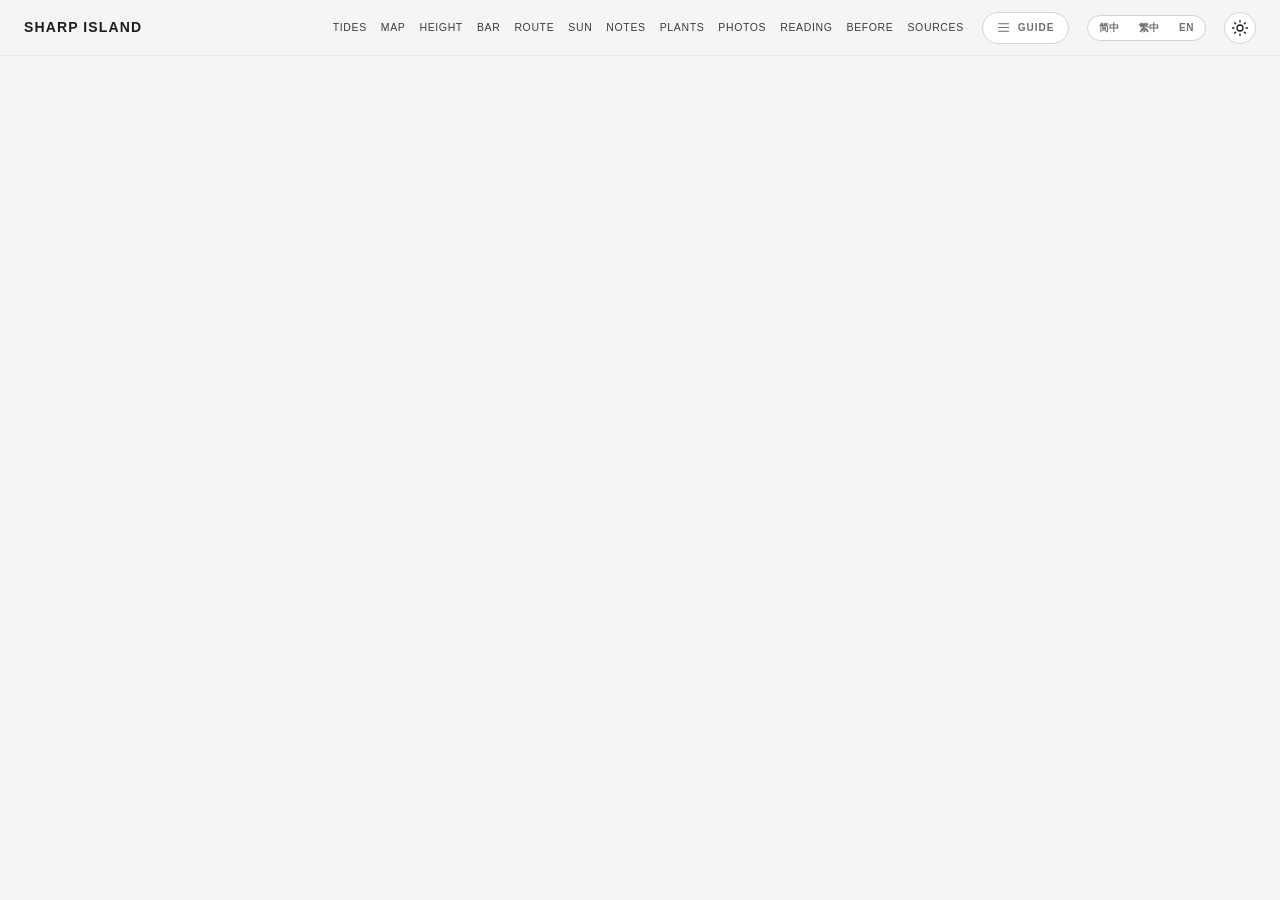
==== commit 104a7135: "Name the page so that it can be found in a folder A folder that arrives as a download holds twelve o" ====
--- a/index.html
+++ b/index.html
@@ -1,565 +1,33 @@
 <!DOCTYPE html>
-<html lang="en" data-theme="light" data-lang="en">
+<html lang="en">
 <head>
 <meta charset="utf-8">
-<meta name="viewport" content="width=device-width, initial-scale=1, viewport-fit=cover">
-<meta name="description" content="A field-based GIS-style visitor guide to one continuous walking route across Sharp Island (Kiu Tsui Chau), surveyed by the group on 13 November 2026.">
+<meta name="viewport" content="width=device-width, initial-scale=1">
+<meta name="robots" content="noindex">
 <title>SHARP ISLAND: ONE ROUTE, ONE ISLAND</title>
-<link rel="preload" as="image" href="assets/photos/p25.jpg">
-<!-- The mark: two islands joined by the sandbar, which is what the whole
-     site is about. It is drawn inline so the file needs nothing extra
-     beside it. -->
-<link rel="icon" href="data:image/svg+xml,%3Csvg xmlns='http://www.w3.org/2000/svg' viewBox='0 0 32 32'%3E%3Crect width='32' height='32' rx='7' fill='%231d1d1f'/%3E%3Cpath d='M6.5 19.5c3-1.2 4.2-3.4 6.4-4.4 2.2-1 4 1 6.2 2s3.8 2.6 6.4 2.6' fill='none' stroke='%23f5f5f7' stroke-width='2.3' stroke-linecap='round'/%3E%3Ccircle cx='8' cy='17.4' r='2.7' fill='%23f5f5f7'/%3E%3Ccircle cx='24' cy='20' r='2.7' fill='%23f5f5f7'/%3E%3C/svg%3E">
-<link rel="stylesheet" href="styles.css">
-<script src="data/zh-hant.js"></script>
-<!-- If this file is opened on its own, without the data, assets and styles
-     that sit beside it, the browser would show a bare document with nothing
-     but broken images. Say what is missing instead. The notice carries its
-     own styling so it still reads when styles.css is the missing file. -->
-<style id="bootNoticeStyle">
-  #bootNotice { position: fixed; inset: 0; z-index: 9999; background: #fbfbfd;
-    color: #1d1d1f; box-sizing: border-box; overflow: auto; padding: 40px 24px;
+<!-- The guide itself is the file beside this one, which is named so that it
+     can be found in a folder full of other files. This page is here so that
+     the folder also answers to a bare address, which is the first thing a
+     web server asks for. It has no other purpose. -->
+<meta http-equiv="refresh" content="0; url=CLICK%20ME%20(If%20not%20work,%20read%20about.txt).html">
+<style>
+  html { background: #f5f5f7; }
+  body { margin: 0; min-height: 100vh; display: flex; align-items: center;
+    justify-content: center; padding: 24px; box-sizing: border-box;
     font: 400 16px/1.65 -apple-system, BlinkMacSystemFont, "PingFang SC",
-      "Hiragino Sans GB", "Helvetica Neue", Arial, sans-serif; }
-  #bootNotice .bn { max-width: 640px; margin: 0 auto; }
-  #bootNotice h1 { font-size: 25px; font-weight: 600; letter-spacing: .01em;
-    margin: 0 0 16px; }
-  #bootNotice p { margin: 0 0 14px; color: #424245; }
-  #bootNotice b { color: #1d1d1f; font-weight: 600; }
-  #bootNotice code { background: #eeeef0; border-radius: 5px; padding: 2px 7px;
-    font-family: ui-monospace, SFMono-Regular, Menlo, monospace; font-size: 14px; }
-  #bootNotice pre { background: #f2f2f5; border: 1px solid #e3e3e8;
-    border-radius: 10px; padding: 13px 15px; margin: 0 0 14px; overflow-x: auto;
-    font-family: ui-monospace, SFMono-Regular, Menlo, monospace; font-size: 13.5px; }
-  #bootNotice hr { border: 0; border-top: 1px solid #e3e3e8; margin: 26px 0; }
-  #bootNotice .zh { color: #424245; }
+      "Hiragino Sans GB", "Helvetica Neue", Arial, sans-serif;
+    color: #1d1d1f; text-align: center; }
+  p { margin: 0 0 10px; }
+  a { color: #0066cc; text-decoration: none; }
+  .fine { color: #6e6e73; font-size: 13.5px; }
 </style>
-<script>
-/* The application marks itself as running once it has finished building the
-   page. A quarter of a second after load, anything that has not reported in
-   is missing, and the notice takes over the screen. */
-window.addEventListener('load', function () {
-  setTimeout(function () {
-    /* A missing stylesheet still appears in document.styleSheets, so the
-       test is whether its rules actually reached the page. */
-    var cssPresent = false;
-    try {
-      var nav = document.querySelector('.nav');
-      var sw = document.querySelector('.lang-switch');
-      if (nav && getComputedStyle(nav).position === 'sticky') cssPresent = true;
-      if (sw && getComputedStyle(sw).borderRadius === '980px') cssPresent = true;
-    } catch (e) {}
-    if (window.__siBooted && cssPresent) return;
-
-    var body;
-    if (!window.__siBooted) {
-      body =
-        '<h1>This page needs the rest of the folder</h1>' +
-        '<p><b>One file is not enough.</b> <code>index.html</code> reads the survey data ' +
-        'from <code>data/</code>, the photographs and map tiles from <code>assets/</code>, ' +
-        'the layout from <code>styles.css</code> and the behaviour from <code>app.js</code>. ' +
-        'All of them sit in the same folder as this file.</p>' +
-        '<p><b>Nothing needs to be installed.</b> Open <code>index.html</code> from the ' +
-        'downloaded repository folder and it works, or serve that folder over HTTP:</p>' +
-        '<pre>python3 -m http.server 8000</pre>' +
-        '<p>then open <code>http://localhost:8000</code>. The whole guide is this folder: ' +
-        '<code>data/</code>, <code>assets/</code>, <code>styles.css</code>, <code>app.js</code>.</p>' +
-        '<hr>' +
-        '<p class="zh"><b>此页面需要整个文件夹。</b><code>index.html</code> 要读取同级的 ' +
-        '<code>data/</code>（调查数据）、<code>assets/</code>（照片与地图瓦片）、' +
-        '<code>styles.css</code>（样式）与 <code>app.js</code>（交互）。请在下载好的仓库文件夹里打开它。</p>' +
-        '<p class="zh"><b>不需要安装任何依赖。</b>也可以在文件夹内执行 ' +
-        '<code>python3 -m http.server 8000</code>，再访问 <code>http://localhost:8000</code>。</p>';
-    } else {
-      body =
-        '<h1>styles.css is missing</h1>' +
-        '<p>The page is running, but the stylesheet beside it could not be found, ' +
-        'so the guide is showing without its layout. Copy <code>styles.css</code> into ' +
-        'this folder and reload.</p>' +
-        '<hr>' +
-        '<p class="zh"><b>缺少 styles.css</b>，页面可以运行但没有版式。' +
-        '请把 <code>styles.css</code> 复制到本文件夹后重新载入。</p>';
-    }
-    document.documentElement.lang = 'en';
-    document.body.innerHTML = '<div id="bootNotice"><div class="bn">' + body + '</div></div>';
-  }, 250);
-});
-</script>
 </head>
-<body id="top">
-
-<a class="skip" href="#map"><span class="t-en">Skip to map</span><span class="t-hans">跳到地图</span></a>
-
-<nav class="nav" aria-label="Main navigation">
-  <div class="nav-inner">
-    <a class="brand" href="#top"><span class="t-en">SHARP ISLAND</span><span class="t-hans">桥咀洲</span></a>
-    <!-- Every one of the twelve parts is here, in the order they come in the
-         guide. The names are shortened to what a navigation bar can carry;
-         the full title of each part is the heading it opens on. -->
-    <div class="nav-links">
-      <a href="#tide"><span class="t-en">TIDES</span><span class="t-hans">潮时</span></a>
-      <a href="#map"><span class="t-en">MAP</span><span class="t-hans">地图</span></a>
-      <a href="#elevation"><span class="t-en">HEIGHT</span><span class="t-hans">海拔</span></a>
-      <a href="#tombolo"><span class="t-en">BAR</span><span class="t-hans">沙洲</span></a>
-      <a href="#stages"><span class="t-en">ROUTE</span><span class="t-hans">路线</span></a>
-      <a href="#shade"><span class="t-en">SUN</span><span class="t-hans">日照</span></a>
-      <a href="#notes"><span class="t-en">NOTES</span><span class="t-hans">提醒</span></a>
-      <a href="#vegetation"><span class="t-en">PLANTS</span><span class="t-hans">植被</span></a>
-      <a href="#photos"><span class="t-en">PHOTOS</span><span class="t-hans">照片</span></a>
-      <a href="#reading"><span class="t-en">READING</span><span class="t-hans">文献</span></a>
-      <a href="#advice"><span class="t-en">BEFORE</span><span class="t-hans">登船</span></a>
-      <a href="#survey"><span class="t-en">SOURCES</span><span class="t-hans">来源</span></a>
-    </div>
-    <button class="nav-guide" id="guideToggle" aria-label="Open the guide" aria-expanded="false" aria-controls="guidePanel">
-      <svg viewBox="0 0 24 24" width="15" height="15" fill="none" stroke="currentColor" stroke-width="1.8" stroke-linecap="round"><path d="M4 6h16M4 12h16M4 18h16"/></svg>
-      <span class="t-en">GUIDE</span><span class="t-hans">导览</span>
-    </button>
-    <div class="lang-switch" role="group" id="langSwitch">
-      <button type="button" class="lang-btn" data-lang="zh-hans" aria-pressed="false">简中</button>
-      <button type="button" class="lang-btn" data-lang="zh-hant" aria-pressed="false">繁中</button>
-      <button type="button" class="lang-btn" data-lang="en" aria-pressed="true">EN</button>
-    </div>
-    <button class="icon-btn" id="themeToggle" aria-label="Switch appearance" title="Switch appearance">
-      <svg class="i-sun" viewBox="0 0 24 24" width="18" height="18" fill="none" stroke="currentColor" stroke-width="1.7" stroke-linecap="round"><circle cx="12" cy="12" r="4"/><path d="M12 2v2M12 20v2M2 12h2M20 12h2M4.9 4.9l1.4 1.4M17.7 17.7l1.4 1.4M19.1 4.9l-1.4 1.4M6.3 17.7l-1.4 1.4"/></svg>
-      <svg class="i-moon" viewBox="0 0 24 24" width="18" height="18" fill="none" stroke="currentColor" stroke-width="1.7" stroke-linecap="round"><path d="M20 14.5A8.5 8.5 0 0 1 9.5 4a8.5 8.5 0 1 0 10.5 10.5Z"/></svg>
-    </button>
-  </div>
-</nav>
-
-<!-- GUIDE -->
-<div class="guide-backdrop" id="guideBackdrop" hidden></div>
-<aside class="guide-panel" id="guidePanel" hidden aria-label="Guide to the sections">
-  <div class="guide-head">
-    <div>
-      <p class="eyebrow"><span class="t-en">THE WHOLE GUIDE</span><span class="t-hans">全篇导览</span></p>
-      <h3><span class="t-en">TWELVE SECTIONS.</span><span class="t-hans">十二个板块</span></h3>
-    </div>
-    <button class="icon-btn guide-close" id="guideClose" aria-label="Close the guide" title="Close">
-      <svg viewBox="0 0 24 24" width="16" height="16" fill="none" stroke="currentColor" stroke-width="1.8" stroke-linecap="round"><path d="M6 6l12 12M18 6L6 18"/></svg>
-    </button>
-  </div>
-
-  <p class="guide-note"><span class="t-en">The guide opens one section at a time: opening a section folds the other eleven away, so you can read one part without the rest. Your choice is remembered.</span><span class="t-hans">全篇一次只展开一个板块，打开一个，其余十一个自动折叠，读哪一段都行。选择会被记住。</span></p>
-
-  <div class="guide-tools">
-    <button class="guide-tool" id="guideExpandAll"><span class="t-en">EXPAND ALL</span><span class="t-hans">全部展开</span></button>
-    <button class="guide-tool" id="guideCollapseAll"><span class="t-en">FOLD ALL</span><span class="t-hans">全部折叠</span></button>
-  </div>
-
-  <nav class="guide-list" id="guideList"></nav>
-
-  <p class="guide-foot"><span class="t-en">Twelve sections, eight observation points, sixty-six photographs.</span><span class="t-hans">十二个板块、八个观察点、六十六张照片。</span></p>
-</aside>
-
-<!-- HERO -->
-<header class="hero wrap">
-  <div class="hero-copy reveal">
-    <p class="eyebrow"><span class="t-en">FIELD SURVEY <span class="js-date-en">13 NOV 2026</span> KIU TSUI CHAU</span><span class="t-hans">桥咀洲实地考察 <span class="js-date-zh">2026 年 11 月 13 日</span></span></p>
-    <h1><span class="t-en"><span class="l1">ONE ISLAND.</span><span class="l2">ONE ROUTE.</span></span><span class="t-hans"><span class="l1">一座岛。</span><span class="l2">一条路线。</span></span></h1>
-    <p class="hero-tag t-hans">一条路线，走完桥咀洲</p>
-    <p class="lede"><span class="t-en">A GIS-style field guide built from our group survey: eight observation points, sixty-six photographs, a detailed basemap with street and satellite layers, an elevation profile and a working model of the sandbar that the tide takes away.</span><span class="t-hans">以小组实地考察为底本的地理信息式指南：八个观察点、六十六张照片、一幅可切换街道与卫星的精细底图、一条海拔剖面，以及一座会随潮汐消失的沙洲模型。</span></p>
-    <div class="hero-actions">
-      <a class="btn btn-primary" href="#map"><i class="btn-num" aria-hidden="true">02</i><span class="t-en">OPEN THE MAP</span><span class="t-hans">打开地图</span></a>
-      <a class="btn btn-ghost" href="#tombolo"><i class="btn-num" aria-hidden="true">04</i><span class="t-en">WATCH THE TIDE</span><span class="t-hans">看潮汐模型</span></a>
-    </div>
-    <nav class="hero-index" aria-label="Sections of the guide">
-      <a href="#tide"><i>01</i><span class="t-en">SANDBAR SCHEDULE</span><span class="t-hans">连岛沙洲时间表</span></a>
-      <a href="#elevation"><i>03</i><span class="t-en">ELEVATION PROFILE</span><span class="t-hans">海拔剖面</span></a>
-      <a href="#stages"><i>05</i><span class="t-en">FOUR WALKS</span><span class="t-hans">四段路线</span></a>
-      <a href="#shade"><i>06</i><span class="t-en">SUN EXPOSURE</span><span class="t-hans">全程日照</span></a>
-      <a href="#notes"><i>07</i><span class="t-en">FIELD CAUTIONS</span><span class="t-hans">实地提醒</span></a>
-      <a href="#vegetation"><i>08</i><span class="t-en">PLANT COMMUNITIES</span><span class="t-hans">植被分区</span></a>
-      <a href="#photos"><i>09</i><span class="t-en">PHOTOGRAPHS</span><span class="t-hans">照片</span></a>
-      <a href="#reading"><i>10</i><span class="t-en">READING</span><span class="t-hans">文献与方志</span></a>
-      <a href="#advice"><i>11</i><span class="t-en">BEFORE THE BOAT</span><span class="t-hans">登船之前</span></a>
-      <a href="#survey"><i>12</i><span class="t-en">HOW WE KNOW</span><span class="t-hans">资料依据</span></a>
-    </nav>
-  </div>
-  <figure class="hero-figure reveal">
-    <img src="assets/photos/p25.jpg" alt="Hap Mun Bay seen from the Kiu Tsui Viewing Point, with a white crescent of sand and clear shallow water" data-alt-zh="从桥咀观景台俯瞰厦门湾，弯月形白沙与清澈浅水" width="1600" height="1200">
-    <figcaption><span><span class="t-en">HAP MUN BAY FROM KIU TSUI VIEWING POINT</span><span class="t-hans">厦门湾，自桥咀观景台俯瞰</span></span><span>p25, 13:24</span></figcaption>
-  </figure>
-  <dl class="hero-stats reveal">
-    <div><dt>01</dt><dd><span class="t-en">CONTINUOUS ROUTE</span><span class="t-hans">一条连续路线</span></dd></div>
-    <div><dt>08</dt><dd><span class="t-en">OBSERVATION POINTS</span><span class="t-hans">观察点</span></dd></div>
-    <div><dt>66</dt><dd><span class="t-en">FIELD PHOTOGRAPHS</span><span class="t-hans">实地照片</span></dd></div>
-    <div><dt>2:28</dt><dd><span class="t-en">SURVEY WINDOW</span><span class="t-hans">调查时长</span></dd></div>
-  </dl>
-</header>
-
-<!-- TIDE NOTE -->
-<section class="section tide-section" id="tide">
-  <div class="wrap tide-grid">
-    <div class="reveal">
-      <p class="eyebrow accent-amber"><span class="t-en">BEFORE YOU GO</span><span class="t-hans">出发之前</span></p>
-      <h2><span class="t-en">THE SANDBAR HAS<br>A SCHEDULE.</span><span class="t-hans">连岛沙洲<br>有时间表</span></h2>
-      <p class="body-lg"><span class="t-en">The tombolo that links Sharp Island to Kiu Tau is submerged at high tide, generally when the tidal height is above <strong>1.25 m</strong>, according to the board we photographed. On our survey date, <strong>13 NOVEMBER 2026</strong>, the printed emergence window was only <strong>08:00 to 10:00</strong>.</span><span class="t-hans">连接桥咀洲与桥头的连岛沙洲在高潮时没入水中，按我们拍下的告示牌，潮高超过 <strong>1.25 米</strong> 即可淹没。调查当日 <strong>2026 年 11 月 13 日</strong>，告示牌印出的露出时段只有 <strong>上午 8 时至 10 时</strong>。</span></p>
-      <p class="body"><span class="t-en">Our first field records start at 11:10, after that window had closed. Photo p02 shows the shingle bar only partly above water. We timed the coastal stage around the tide and kept the rest of the traverse on the main island.</span><span class="t-hans">我们的首笔记录始于 11:10，此时露出时段已经结束。照片 p02 显示沙石堤只有部分露出水面。我们按潮位为海岸段定了时间，其后大部分路程仍在主岛上完成。</span></p>
-      <div class="tide-actions">
-        <a class="text-link" href="https://tide1.hydro.gov.hk/" target="_blank" rel="noopener"><span class="t-en">HKO REAL-TIME TIDE</span><span class="t-hans">香港天文台实时潮汐</span></a>
-        <a class="text-link" href="#tombolo"><span class="t-en">OPEN THE TIDE MODEL</span><span class="t-hans">打开潮汐模型</span></a>
-      </div>
-    </div>
-    <figure class="tide-card reveal">
-      <img src="assets/photos/thumbs/p04.jpg" alt="Tombolo Emergence Time tide table photographed on site" data-alt-zh="现场拍摄的连岛沙洲露出海面时间表" loading="lazy" width="420" height="315">
-      <div class="tide-card-body">
-        <p><span class="t-en">Tombolo Emergence Time board (08:00 to 18:00) with a QR code for Hong Kong Observatory real-time tide data.</span><span class="t-hans">连岛沙洲露出海面时间表（上午 8 时至下午 6 时），附香港天文台实时潮汐资料二维码。</span></p>
-      </div>
-    </figure>
-  </div>
-</section>
-
-<!-- MAP -->
-<section class="section map-section" id="map">
-  <div class="wrap">
-    <div class="section-head reveal">
-      <div>
-        <p class="eyebrow"><span class="t-en">INTERACTIVE MAP</span><span class="t-hans">互动地图</span></p>
-        <h2><span class="t-en">MAP AND ROUTE.</span><span class="t-hans">地图与路线</span></h2>
-        <p class="body"><span class="t-en">A street-level basemap with our single route, eight numbered observation points and the elevation cursor drawn on top. Three basemaps are on offer: the street map with the group's own ten-metre contours, satellite imagery, and satellite imagery carrying the street and place names. Drag to pan, pinch or scroll to zoom, drag the scrubber to walk the line.</span><span class="t-hans">街道级底图，叠加一条路线、八个编号观察点与海拔游标。底图有三层：带本组自绘十米等高线的街道图、卫星影像，以及带路名与地名的卫星影像。可拖动平移，双指或滚轮缩放，拖动游标即沿线行走。</span></p>
-      </div>
-    </div>
-
-    <div class="gis-shell reveal">
-      <div class="gis-body">
-        <div class="map-stage">
-          <canvas id="tileMap" aria-label="Interactive tiled map of the Sharp Island route"></canvas>
-          <div class="map-modes" id="mapModes" role="group" aria-label="Basemap"></div>
-          <div class="map-overlay-note" id="mapNote" hidden></div>
-          <p class="map-credit"><span class="t-en">Basemap © AMap (AutoNavi)</span><span class="t-hans">底图 © 高德地图</span></p>
-          <div class="compass" aria-hidden="true"><span class="t-en">N</span><span class="t-hans">北</span></div>
-          <div class="map-scale"><span></span><b id="scaleLabel">200 m</b></div>
-          <div class="map-zoom">
-            <button class="icon-btn" id="zoomIn" aria-label="Zoom in">＋</button>
-            <button class="icon-btn" id="zoomOut" aria-label="Zoom out">－</button>
-            <button class="icon-btn" id="zoomReset" aria-label="Reset view">⌖</button>
-          </div>
-          <div class="map-legend">
-            <span class="lg"><i class="lg-line"></i><span class="lg-txt"><span class="t-en">ROUTE</span><span class="t-hans">路线</span></span></span>
-            <span class="lg"><i class="lg-dot"></i><span class="lg-txt"><span class="t-en">OBSERVATION POINT</span><span class="t-hans">观察点</span></span></span>
-            <span class="lg lg-contour"><i class="lg-tile"></i><span class="lg-txt"><span class="t-en">CONTOUR 10 M</span><span class="t-hans">等高线</span></span></span>
-          </div>
-        </div>
-
-        <aside class="gis-side">
-          <div class="side-head"><span><span class="t-en">ROUTE SCRUBBER</span><span class="t-hans">路线游标</span></span></div>
-          <div class="scrub-readout">
-            <div><b id="readDist">0.00</b><span><span class="t-en">KM</span><span class="t-hans">距离</span></span></div>
-            <div><b id="readElev">0</b><span><span class="t-en">M ASL</span><span class="t-hans">海拔</span></span></div>
-            <div><b id="readShade"></b><span><span class="t-en">SHADE</span><span class="t-hans">遮阴</span></span></div>
-          </div>
-          <div class="scrub-control">
-            <button class="play-btn" id="playBtn" aria-label="Play route animation">▶</button>
-            <input type="range" id="routeScrub" min="0" max="1000" value="0" aria-label="Route progress">
-          </div>
-          <div class="scrub-ends"><span><span class="t-en">KIU TSUI PIER</span><span class="t-hans">桥咀码头</span></span><span><span class="t-en">HAP MUN BAY</span><span class="t-hans">厦门湾</span></span></div>
-          <div class="side-nearest" id="nearestPoint"></div>
-          <div class="side-head"><span><span class="t-en">STAGES</span><span class="t-hans">分段</span></span></div>
-          <div class="stage-chips" id="stageChips"></div>
-          <div class="side-fact">
-            <span class="mini-label"><span class="t-en">TIDE WINDOW, 13 NOV 2026</span><span class="t-hans">当日露出时段</span></span>
-            <p><span class="t-en">08:00 to 10:00 only. Our survey began two hours after it closed.</span><span class="t-hans">仅上午 8 时至 10 时；我们的调查在时段结束两小时后才开始。</span></p>
-          </div>
-        </aside>
-      </div>
-    </div>
-    <p class="map-caption"><span class="t-en">BASE MAP AMAP (AUTONAVI), GCJ-02. ROUTE, POINTS AND SURVEY DATA COLLECTED 13 NOVEMBER 2026.</span><span class="t-hans">底图为高德地图，GCJ-02 坐标。路线、观察点与调查数据采集于 2026 年 11 月 13 日。</span></p>
-
-    <div class="stops-head reveal"><h3><span class="t-en">OBSERVATION POINTS</span><span class="t-hans">观察点</span></h3><span id="stopsCount"></span></div>
-    <div class="stops-rail" id="stopsRail" aria-label="Observation points"></div>
-  </div>
-</section>
-
-<!-- ELEVATION -->
-<section class="section elevation-section" id="elevation">
-  <div class="wrap">
-    <div class="section-head reveal">
-      <div>
-        <p class="eyebrow"><span class="t-en">ELEVATION PROFILE</span><span class="t-hans">海拔剖面</span></p>
-        <h2><span class="t-en">THE CLIMB, IN METRES.</span><span class="t-hans">以米为单位的起伏</span></h2>
-        <p class="body"><span class="t-en">Elevation is sampled along the route from a resampled elevation grid. Hover or drag on the profile to move the route cursor, and the map and the readout follow.</span><span class="t-hans">海拔沿路线从重采样的高程网格逐点取得。在剖面上悬停或拖动即可移动路线游标，地图与读数会同步跟随。</span></p>
-      </div>
-      <dl class="elev-stats reveal" id="elevStats"></dl>
-    </div>
-    <div class="profile-card reveal">
-      <svg id="profileChart" viewBox="0 0 1000 340" preserveAspectRatio="none" role="img" aria-label="Elevation profile of the Sharp Island route"></svg>
-      <div class="profile-foot">
-        <span><span class="t-en">0 KM KIU TSUI PIER</span><span class="t-hans">0 公里 桥咀码头</span></span>
-        <span><span class="t-en">DISTANCE ALONG ROUTE</span><span class="t-hans">沿路线距离</span></span>
-        <span><span class="t-en">2.19 KM HAP MUN BAY</span><span class="t-hans">2.19 公里 厦门湾</span></span>
-      </div>
-    </div>
-  </div>
-</section>
-
-<!-- TIDE MODEL -->
-<section class="section tombolo-section" id="tombolo">
-  <div class="wrap">
-    <div class="section-head reveal">
-      <div>
-        <p class="eyebrow"><span class="t-en">TOMBOLO AND TIDE</span><span class="t-hans">连岛沙洲与潮汐</span></p>
-        <h2><span class="t-en">A BRIDGE THAT<br>COMES AND GOES.</span><span class="t-hans">一座时有时无的桥</span></h2>
-        <p class="body"><span class="t-en">OpenStreetMap draws this bar as one beach outline, and the outline is what the panel uses. It runs 272 m from the south shore of Sharp Island across to Kiu Tau Chau, the small island on the far side. At the Kiu Tau end it is only three metres of gravel. Through the middle it holds ten to thirteen. Where it fans into the beach it reaches thirty three. Set a tide height and the model floods the ridge, lifts it clear again, and redraws the waterline from the measured outline. Contours every half metre. The dashed red line is the 1.25 m limit on the pier board.</span><span class="t-hans">沙洲在 OpenStreetMap 里是一条完整的砾石滩轮廓，这个面板用的就是它。轮廓从桥咀洲南岸一直伸到对岸的桥头岛，全长 272 米。靠桥头岛那一端只有 3 米宽的砾石，中段保持在 10 到 13 米，展开进沙滩的地方到 33 米。拖动潮高，模型会把沙脊淹入水中或重新托出水面，并按实测轮廓重绘水线。等高线每半米一条，红色虚线是码头告示牌上的 1.25 米上限。</span></p>
-      </div>
-    </div>
-
-    <div class="tm-shell reveal">
-      <div class="tm-stage">
-        <canvas id="tideModel" aria-label="Shaded relief map of the Sharp Island tombolo, flooded to the selected tide height"></canvas>
-        <div class="tm-hud">
-          <div class="tm-hud-num"><b id="tmLevel">0.95</b><i>m</i></div>
-          <div class="tm-hud-label"><span class="t-en">TIDE HEIGHT</span><span class="t-hans">潮高</span></div>
-          <div class="tm-state" id="tmState"></div>
-        </div>
-      </div>
-
-      <div class="tm-foot">
-        <figure class="tm-section">
-          <svg id="tideSection" viewBox="0 0 640 220" role="img" aria-label="Cross section along the tombolo showing the saddle and the water level"></svg>
-          <figcaption><span class="t-en">SECTION ACROSS THE BAR AT ITS LOWEST CREST, 1.30 M ABOVE CHART DATUM. SHORELINES AND BAR OUTLINE FROM OPENSTREETMAP, ODbL 1.0.</span><span class="t-hans">剖面切在沙洲最低的沙脊处，高程 1.30 米（海图基准面以上）。岸线与沙洲轮廓取自 OpenStreetMap，ODbL 1.0。</span></figcaption>
-        </figure>
-        <div class="tm-panel">
-          <span class="tm-panel-label"><span class="t-en">TIDE HEIGHT</span><span class="t-hans">潮高</span></span>
-          <input type="range" id="tideSlider" min="0" max="260" value="95" aria-label="Tide height in centimetres">
-          <div class="tm-ticks"><span>0 M</span><span class="tick-mid"><span class="t-en">1.25 M THRESHOLD</span><span class="t-hans">1.25 米临界值</span></span><span>2.60 M</span></div>
-          <button class="btn btn-primary tm-play" id="tidePlay"><span class="t-en">RUN THE TIDE</span><span class="t-hans">推演潮汐</span></button>
-          <div class="tm-legend">
-            <span class="lg"><i class="sw sw-land"></i><span class="lg-txt"><span class="t-en">LAND</span><span class="t-hans">陆地</span></span></span>
-            <span class="lg"><i class="sw sw-sand"></i><span class="lg-txt"><span class="t-en">GRAVEL BAR</span><span class="t-hans">砾石沙洲</span></span></span>
-            <span class="lg"><i class="sw sw-water"></i><span class="lg-txt"><span class="t-en">WATER</span><span class="t-hans">水面</span></span></span>
-            <span class="lg"><i class="sw sw-contour"></i><span class="lg-txt"><span class="t-en">0.5 M CONTOUR</span><span class="t-hans">0.5 米等高线</span></span></span>
-            <span class="lg"><i class="sw sw-limit"></i><span class="lg-txt"><span class="t-en">1.25 M LIMIT</span><span class="t-hans">1.25 米上限</span></span></span>
-            <span class="lg"><i class="sw sw-tide"></i><span class="lg-txt"><span class="t-en">TIDELINE</span><span class="t-hans">当时水线</span></span></span>
-          </div>
-          <p class="tm-note"><span class="t-en">Height is the one reconstructed quantity here. The outline and the section are measured, so the crest is set to close just above the posted limit. Inland relief blends the SRTM 90 m grid, which is too coarse to hold the bar itself.</span><span class="t-hans">这里唯一经过重建的量是高程。轮廓与剖面都是实测的，沙脊高度按告示上限略高一点设定。陆上地形叠加了 SRTM 90 米网格，这个分辨率本身分辨不出沙洲。</span></p>
-        </div>
-      </div>
-    </div>
-  </div>
-</section>
-
-<!-- STAGES -->
-<section class="section stages-section" id="stages">
-  <div class="wrap">
-    <div class="section-head reveal">
-      <div>
-        <p class="eyebrow"><span class="t-en">THE WALK IN FOUR STAGES</span><span class="t-hans">路线分段</span></p>
-        <h2><span class="t-en">ONE ROUTE, FOUR<br>DIFFERENT WALKS.</span><span class="t-hans">一条路线<br>四段体验</span></h2>
-      </div>
-      <p class="body section-note"><span class="t-en">All four stages sit on one continuous line.</span><span class="t-hans">四个分段同属一条连续路线。</span></p>
-    </div>
-    <div id="stageCards"></div>
-  </div>
-</section>
-
-<!-- SHADE -->
-<section class="section shade-section" id="shade">
-  <div class="wrap shade-grid">
-    <div class="reveal">
-      <p class="eyebrow"><span class="t-en">SUN EXPOSURE</span><span class="t-hans">日照与遮阴</span></p>
-      <h2><span class="t-en">HOW MUCH SUN<br>ARE YOU WALKING IN?</span><span class="t-hans">全程日照评估</span></h2>
-      <p class="body"><span class="t-en">At every point we looked at about 20 m of the existing path and used the same three categories throughout. Reading left to right gives the exposure sequence of the single route.</span><span class="t-hans">每个观察点评估约 20 米路径，全程统一采用三级分类。由左至右即为整条路线的遮阴变化。</span></p>
-      <ul class="shade-legend">
-        <li><span class="swatch shade-mostly"></span><span class="legend-name"><span class="t-en">MOSTLY SHADED</span><span class="t-hans">大部份遮阴</span></span></li>
-        <li><span class="swatch shade-partly"></span><span class="legend-name"><span class="t-en">PARTLY SHADED</span><span class="t-hans">部份遮阴</span></span></li>
-        <li><span class="swatch shade-unshaded"></span><span class="legend-name"><span class="t-en">UNSHADED</span><span class="t-hans">无遮阴</span></span></li>
-      </ul>
-      <p class="fine"><span class="t-en">WEATHER ON THE DAY, OVERCAST AT 11:10 AND SUNNY INTERVALS AT 12:47.</span><span class="t-hans">当日天气：11:10 密云，12:47 晴间多云。遮阴为现场记录，并非由天气推断。</span></p>
-    </div>
-    <div class="ribbons reveal" id="ribbons"></div>
-  </div>
-
-  <div class="wrap">
-    <div class="sun-model reveal">
-      <div class="sm-head">
-        <div class="sm-head-text">
-          <p class="eyebrow"><span class="t-en">SOLAR MODEL</span><span class="t-hans">日照模型</span></p>
-          <h3><span class="t-en">WHERE THE SUN WAS,<br>AND WHAT STOPPED IT.</span><span class="t-hans">太阳在哪里，什么挡住了它</span></h3>
-          <p class="body"><span class="t-en">A three dimensional model of the island, lit by the real sun for 13 November 2026. The ground is CGIAR SRTM 30 m elevation resampled onto a seven and a half metre grid, the canopy is the mapped woodland, and the sun is placed with the standard solar position algorithm, so the shadows are the ones that were actually cast. Drag the clock and the shadows move across the route.</span><span class="t-hans">桥咀洲的三维模型，用 2026 年 11 月 13 日真实的太阳位置照明。地表是 CGIAR SRTM 30 米高程，重采样到 7.5 米网格；树冠来自已绘制的林地图斑；太阳位置用标准太阳方位算法计算，因此投影是当天真实投下的。拖动时间轴，影子便沿路线移动。</span></p>
-        </div>
-        <dl class="sm-readout">
-          <div><dt><span class="t-en">TIME</span><span class="t-hans">时间</span></dt><dd id="smClock">12:47</dd></div>
-          <div><dt><span class="t-en">ALTITUDE</span><span class="t-hans">高度角</span></dt><dd id="smAlt">48.5°</dd></div>
-          <div><dt><span class="t-en">AZIMUTH</span><span class="t-hans">方位角</span></dt><dd id="smAz">194°</dd></div>
-        </dl>
-      </div>
-
-      <div class="sm-stage">
-        <canvas id="sunCanvas" aria-label="Three dimensional model of Sharp Island showing the shadows cast by the sun on 13 November 2026"></canvas>
-      </div>
-
-      <div class="sm-legend">
-        <span class="lg"><i class="sw sw-sun"></i><span class="lg-txt"><span class="t-en">SUNLIT</span><span class="t-hans">日照</span></span></span>
-        <span class="lg"><i class="sw sw-shade"></i><span class="lg-txt"><span class="t-en">IN SHADE</span><span class="t-hans">遮阴</span></span></span>
-        <span class="lg"><i class="sw sw-canopy"></i><span class="lg-txt"><span class="t-en">CANOPY</span><span class="t-hans">树冠</span></span></span>
-        <span class="lg"><i class="sw sw-route"></i><span class="lg-txt"><span class="t-en">ROUTE</span><span class="t-hans">路线</span></span></span>
-        <span class="lg"><i class="sw sw-ring"></i><span class="lg-txt"><span class="t-en">SUN AT THIS HOUR</span><span class="t-hans">此刻日照</span></span></span>
-      </div>
-
-      <div class="sm-bar">
-        <input type="range" id="sunSlider" min="660" max="825" step="1" value="767" aria-label="Time of day on 13 November 2026">
-        <div class="sm-scale"><span>11:00</span><span class="sm-noon"><span class="t-en">SOLAR NOON 12:07</span><span class="t-hans">正午 12:07</span></span><span>13:45</span></div>
-        <button class="btn btn-primary" id="sunPlay"><span class="t-en">RUN THE DAY</span><span class="t-hans">推演一天</span></button>
-      </div>
-
-      <div class="sm-table" id="sunTable"></div>
-
-      <p class="fine sm-note"><span class="t-en">THE FIELD RECORD SETS THE CATEGORY. THE MODEL SHOWS THE MECHANISM: the sun stood 43 to 50 degrees above the southern sky all morning and swung from south south east to south south west, so a ten metre canopy threw a shadow of about nine to eleven metres to the north, and the open ridge and the two beaches were never shaded at all. The blue on the model is ground in shade at the hour on the dial, the green is mapped canopy, the contour lines are every ten metres with an index line every twenty, and the gold ring around each number is the share of the sun reaching that point at that hour, which is the same figure the model gives for the twenty metres assessed. Canopy heights are the ones quoted in the vegetation section, eight to twelve metres for closed woodland and under two for shrubland. OpenStreetMap tags the whole middle of the island as one scrub polygon, so the corridor along the path carries the group's own vegetation map instead. Elevation is CGIAR SRTM 30 m, which reads 88 m on the highest ground where AFCD records 136 m, so the relief is shallow, and the model stretches the vertical scale to make it readable. Canopy geometry © OpenStreetMap contributors, ODbL 1.0.</span><span class="t-hans">三级分类由现场记录决定，模型说明其成因：整个上午太阳都在南方天空、高度角 43 至 50 度，方位角由南偏东转到南偏西，因此十米高的树冠向北投下约九至十一米的影子，开阔山脊与两处泳滩则始终无遮阴。模型上的蓝色是此刻处于遮阴的地面，绿色是已绘制的树冠，等高线每十米一条、每二十米一条加粗，编号点外的金色圆环是此刻该点收到的日照占比，与模型对所评估二十米给出的数值相同。树冠高度取自本页植被板块所引数值，闭合林 8 至 12 米，灌丛不足 2 米。OpenStreetMap 把岛中部整体标为一块灌丛图斑，因此路径沿线改用本组自有植被图。高程为 CGIAR SRTM 30 米，最高处读数 88 米，而渔农自然护理署记载为 136 米，故地形起伏偏缓，模型另将垂直比例拉伸以便阅读。植被几何数据 © OpenStreetMap contributors，ODbL 1.0。</span></p>
-    </div>
-  </div>
-</section>
-
-<!-- FIELD NOTES -->
-<section class="section notes-section" id="notes">
-  <div class="wrap">
-    <div class="section-head reveal">
-      <div>
-        <p class="eyebrow"><span class="t-en">FIELD NOTES</span><span class="t-hans">环境观察</span></p>
-        <h2><span class="t-en">WHERE EXTRA CARE<br>IS NEEDED.</span><span class="t-hans">需要格外留意之处</span></h2>
-      </div>
-    </div>
-    <div class="notes-grid" id="notesGrid"></div>
-  </div>
-</section>
-
-<!-- VEGETATION -->
-<section class="section veg-section" id="vegetation">
-  <div class="wrap">
-    <div class="section-head reveal">
-      <div>
-        <p class="eyebrow"><span class="t-en">VEGETATION</span><span class="t-hans">植被</span></p>
-        <h2><span class="t-en">FOUR WAYS TO<br>BE A PLANT HERE.</span><span class="t-hans">四种生存方式</span></h2>
-        <p class="body"><span class="t-en">Sharp Island repeats four plant formations. Each one answers the same four pressures in a different way: wind, salt, thin soil and fire. The plates are drawn from published Hong Kong vegetation accounts rather than from a quadrat survey.</span><span class="t-hans">桥咀洲的植被可归为四类重复出现的群落，各自以不同方式回应风、盐、薄土与山火。插画依据香港植被文献绘制，并非样方调查结果。</span></p>
-      </div>
-      <p class="body section-note"><span class="t-en">FIRE, NOT CLIMATE, DECIDES WHETHER SHRUB OR GRASS WINS THE SLOPE.</span><span class="t-hans">决定山坡是灌丛还是草坡的，是山火而非气候。</span></p>
-    </div>
-    <div class="veg-grid" id="vegGrid"></div>
-    <div class="veg-foot reveal">
-      <p class="fine"><span class="t-en">SPECIES LISTS FOLLOW PUBLISHED HONG KONG VEGETATION ACCOUNTS AND THE AGRICULTURE, FISHERIES AND CONSERVATION DEPARTMENT. PLATES ARE GROUP-DRAWN.</span><span class="t-hans">物种名录依据香港植被文献与渔农自然护理署资料；插画为本组绘制。</span></p>
-    </div>
-  </div>
-</section>
-
-<!-- PHOTOGRAPHS -->
-<section class="section photos-section" id="photos">
-  <div class="wrap">
-    <div class="section-head reveal">
-      <div>
-        <p class="eyebrow"><span class="t-en">FIELD PHOTOGRAPHS</span><span class="t-hans">实地照片</span></p>
-        <h2><span class="t-en">THE PLACES,<br>IN PICTURES.</span><span class="t-hans">照片里的地方</span></h2>
-        <p class="body"><span class="t-en">Thirty-seven photographs taken on the day, grouped by where they were made. The first three groups stay close to the ground: the shore, the pier and the sand at Hap Mun Bay. The last group is the climb's reward, taken from the ridge path and the viewing point.</span><span class="t-hans">当日拍摄的三十七张照片，按拍摄地点分组。前三组贴近地面：岸线、码头与半月湾的沙；最后一组是上山的回报，取自山脊小径与观景台。</span></p>
-      </div>
-      <p class="body section-note"><span class="t-en">SELECT A PHOTOGRAPH TO OPEN IT FULL SIZE AND STEP THROUGH THE GROUP.</span><span class="t-hans">点选照片可放大查看，并可逐张翻看同一组。</span></p>
-    </div>
-    <div id="photoGroups"></div>
-    <div class="photos-foot reveal">
-      <p class="fine"><span class="t-en">ALL THIRTY-SEVEN PHOTOGRAPHS WERE TAKEN ON 13 NOVEMBER 2026 WITH A DJI ACTION CAMERA. THE FRAMES ARE EDITED FOR EXPOSURE ONLY; WHAT THE CAMERA SAW IS WHAT THE GROUND LOOKED LIKE.</span><span class="t-hans">三十七张照片全部摄于 2026 年 11 月 13 日，使用 DJI 运动相机。画面只做了曝光合成，所见即实地。</span></p>
-    </div>
-  </div>
-</section>
-
-<!-- READING -->
-<section class="section reading-section" id="reading">
-  <div class="wrap">
-    <div class="section-head reveal">
-      <div>
-        <p class="eyebrow"><span class="t-en">READING AND RECORDS</span><span class="t-hans">文献与方志</span></p>
-        <h2><span class="t-en">WHAT OTHERS<br>HAVE WRITTEN.</span><span class="t-hans">前人怎么写</span></h2>
-        <p class="body"><span class="t-en">The gazetteers, journal papers and government reports we read while building this guide, with a note on what each one actually gave us. Where a source did not settle a question, we say so.</span><span class="t-hans">编页期间查阅的方志、期刊与政府报告，并注明每份资料实际提供了什么。未能解决的问题一并标出。</span></p>
-      </div>
-    </div>
-    <div class="read-list" id="readList"></div>
-  </div>
-</section>
-
-<!-- ADVICE -->
-<section class="section advice-section" id="advice">
-  <div class="wrap advice-grid">
-    <div class="reveal">
-      <p class="eyebrow"><span class="t-en">PRACTICAL ADVICE</span><span class="t-hans">实用提示</span></p>
-      <h2><span class="t-en">BEFORE YOU STEP<br>ONTO THE BOAT.</span><span class="t-hans">登船之前</span></h2>
-      <p class="body"><span class="t-en">Six things we would tell a visitor after a day on the island.</span><span class="t-hans">实地调查后，最想告诉游客的六件事。</span></p>
-      <figure class="advice-photo reveal">
-        <img src="assets/photos/thumbs/p29.jpg" alt="Painted Hap Mun Bay Beach sign photographed at the end of the survey" data-alt-zh="调查终点拍摄的手绘厦门湾泳滩告示牌" loading="lazy" width="420" height="315">
-        <figcaption><span class="t-en">FIELD PHOTO p29, 13:38, END OF THE SURVEY</span><span class="t-hans">实地照片 p29，13:38，调查终点</span></figcaption>
-      </figure>
-    </div>
-    <ol class="advice-list reveal" id="adviceList"></ol>
-  </div>
-</section>
-
-<!-- SURVEY & SOURCES -->
-<section class="section survey-section" id="survey">
-  <div class="wrap">
-    <div class="section-head reveal">
-      <div>
-        <p class="eyebrow"><span class="t-en">SURVEY RECORD &amp; SOURCES</span><span class="t-hans">调查与资料来源</span></p>
-        <h2><span class="t-en">HOW WE KNOW.</span><span class="t-hans">资料依据</span></h2>
-      </div>
-    </div>
-    <div class="survey-grid">
-      <div class="survey-card reveal">
-        <h3><span class="t-en">THE SURVEY</span><span class="t-hans">调查记录</span></h3>
-        <dl class="fact-list" id="surveyFacts"></dl>
-        <h4><span class="t-en">SHADE METHOD</span><span class="t-hans">遮阴评估方法</span></h4>
-        <p class="body" id="surveyMethod"></p>
-        <h4><span class="t-en">MAPPING</span><span class="t-hans">制图</span></h4>
-        <p class="body" id="mapNoteText"></p>
-        <h4><span class="t-en">NEEDS FURTHER CHECKING</span><span class="t-hans">待核查事项</span></h4>
-        <ul class="check-list" id="checkList"></ul>
-      </div>
-      <div class="survey-card reveal">
-        <h3><span class="t-en">SOURCES</span><span class="t-hans">资料来源</span></h3>
-        <ul class="source-list" id="sourceList"></ul>
-        <p class="fine"><span class="t-en">FIELD PHOTOGRAPHS, MAP TILES, VECTOR DATA AND THE ELEVATION GRID ARE STORED IN THE FOLDERS BELOW.</span><span class="t-hans">实地照片、地图瓦片、矢量数据与高程网格分别存放于下列路径。</span><span class="code-list"><code>assets/photos/</code> <code>assets/tiles/</code> <code>data/survey-points.geojson</code> <code>data/routes.geojson</code> <code>data/terrain.js</code></span></p>
-      </div>
-    </div>
-
-    <div class="contribution reveal">
-      <div class="contribution-head"><h3><span class="t-en">GROUP CONTRIBUTION RECORD</span><span class="t-hans">小组分工</span></h3><p class="fine"><span class="t-en">TEN MEMBERS, ONE ROUTE.</span><span class="t-hans">十位组员，一条路线。</span></p></div>
-      <div class="contribution-table" id="contributionTable"></div>
-    </div>
-  </div>
-</section>
-
-<footer class="footer">
-  <div class="wrap footer-inner">
-    <div>
-      <p class="footer-brand"><span class="t-en">SHARP ISLAND</span><span class="t-hans">桥咀洲</span></p>
-      <p class="fine"><span class="t-en">SURVEYED 13 NOVEMBER 2026, KIU TSUI COUNTRY PARK, SAI KUNG, HONG KONG, CHINA</span><span class="t-hans">调查日期：2026 年 11 月 13 日，地点：中国香港西贡桥咀郊野公园</span></p>
-    </div>
-    <div class="footer-links">
-      <a href="#map"><span class="t-en">MAP</span><span class="t-hans">地图</span></a><a href="#elevation"><span class="t-en">ELEVATION</span><span class="t-hans">海拔</span></a><a href="#tombolo"><span class="t-en">TIDE</span><span class="t-hans">潮汐</span></a><a href="#stages"><span class="t-en">ROUTE</span><span class="t-hans">路线</span></a><a href="#vegetation"><span class="t-en">PLANTS</span><span class="t-hans">植被</span></a><a href="#reading"><span class="t-en">READING</span><span class="t-hans">文献</span></a><a href="#survey"><span class="t-en">SOURCES</span><span class="t-hans">来源</span></a>
-    </div>
-    <p class="fine"><span class="t-en">A STUDENT GIS FIELD GUIDE. BASE MAP TENCENT MAPS, GCJ-02</span><span class="t-hans">学生地理信息实地报告；底图为高德地图，GCJ-02 坐标。</span></p>
-  </div>
-</footer>
-
-<!-- POINT DETAIL DRAWER -->
-<div class="scrim" id="scrim" hidden></div>
-<aside class="drawer" id="drawer" role="dialog" aria-modal="true" aria-label="Observation point detail" hidden>
-  <div class="drawer-top">
-    <span class="drawer-kicker" id="drawerKicker"></span>
-    <button class="icon-btn close-btn" id="drawerClose" aria-label="Close detail">✕</button>
-  </div>
-  <div class="drawer-scroll" id="drawerContent"></div>
-</aside>
-
-<!-- PHOTO LIGHTBOX -->
-<div class="lightbox" id="lightbox" role="dialog" aria-modal="true" aria-label="Photograph viewer" hidden>
-  <button class="icon-btn lb-close" id="lbClose" aria-label="Close photograph">✕</button>
-  <button class="lb-nav lb-prev" id="lbPrev" aria-label="Previous photograph">‹</button>
-  <img id="lbImage" src="" alt="">
-  <button class="lb-nav lb-next" id="lbNext" aria-label="Next photograph">›</button>
-  <div class="lb-caption"><p id="lbNote"></p><p class="lb-meta"><span id="lbCaption"></span><span id="lbCount"></span></p></div>
+<body>
+<div>
+  <p><a href="CLICK%20ME%20(If%20not%20work,%20read%20about.txt).html">SHARP ISLAND: ONE ROUTE, ONE ISLAND</a></p>
+  <p class="fine">If this page does not move on by itself, follow the link.<br>
+    If the guide will not open at all, read <a href="ABOUT.txt">ABOUT.txt</a>.<br>
+    若本页没有自动跳转，请点上面的链接。若网页打不开，请读 ABOUT.txt。</p>
 </div>
-
-<script src="data/field-data.js"></script>
-<script src="data/terrain.js"></script>
-<script src="data/tombolo-model.js"></script>
-<script src="data/sun-model.js"></script>
-<script src="data/vegetation.js"></script>
-<script src="data/gallery.js"></script>
-<script src="app.js"></script>
 </body>
 </html>
